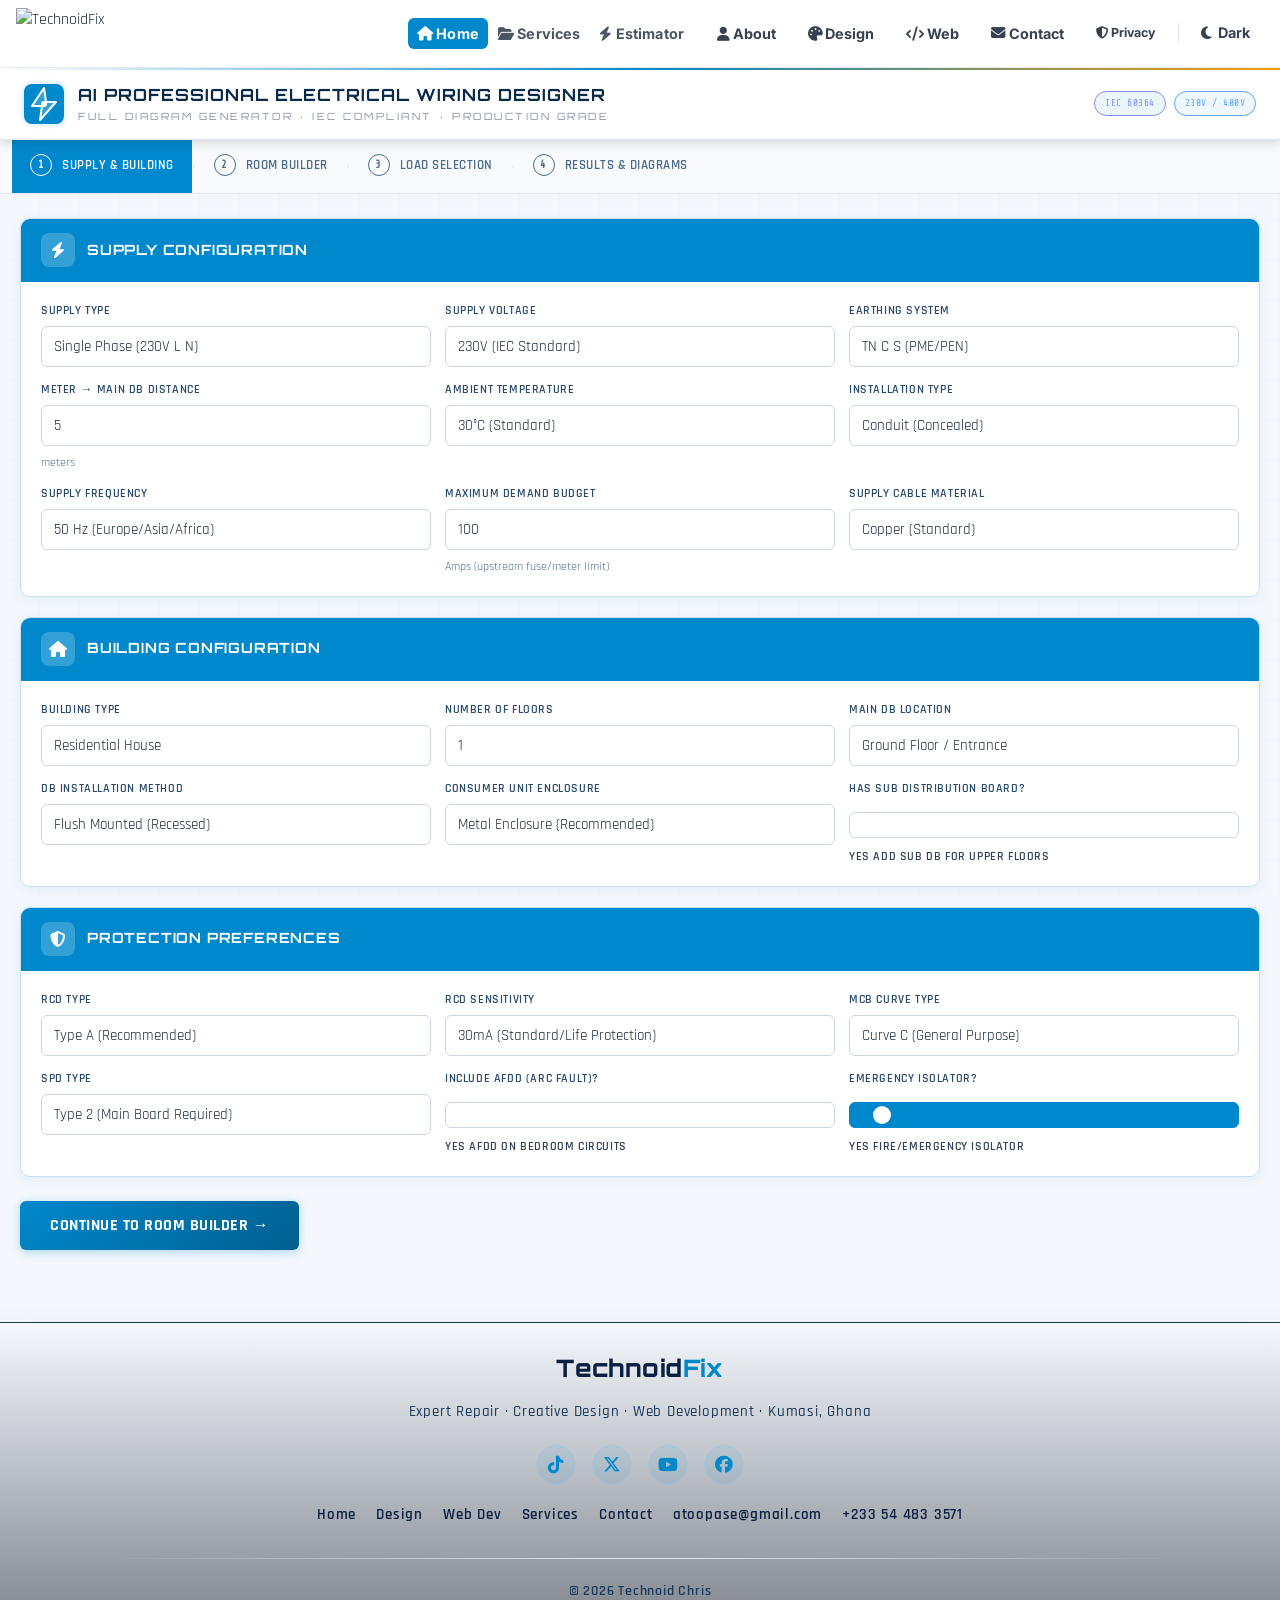
==== electrical-estimator/index.html @ 134526af "feat: services rename, repairs category, inter nav font, progressive captions, image lightbox" ====
<!DOCTYPE html>
<html lang="en">

<head>
  <meta charset="UTF-8">
  <meta name="viewport" content="width=device-width, initial-scale=1.0">
  <meta property="og:title" content="AI Electrical Wiring Designer — Technoid" />
  <meta property="og:description" content="Professional electrical wiring calculator — IEC 60364 compliant. Built by Technoid." />
  <meta property="og:type" content="website" />
  <meta property="og:image" content="https://technoid.gh/assets/icon-512.png" />
  <meta property="og:image:width" content="512" />
  <meta property="og:image:height" content="512" />
  <meta name="description"
    content="AI Professional Electrical Wiring Designer — IEC 60364 compliant residential wiring calculator with load analysis, cable sizing, protection coordination, and full diagram generation.">
  <title>AI Professional Electrical Wiring Designer   IEC Compliant</title>
  <link rel="icon" type="image/png" href="../assets/favicon.png" />
  <link rel="apple-touch-icon" href="../assets/apple-touch-icon.png" />
  <link rel="manifest" href="../manifest.json" />
  <meta name="theme-color" content="#1a1a2e" />
  <link
    href="https://fonts.googleapis.com/css2?family=Share+Tech+Mono&family=Orbitron:wght@400;700;900&family=Rajdhani:wght@300;400;500;600;700&display=swap"
    rel="stylesheet">
  <link rel="stylesheet" href="../assets/css/styles.css">
  <link rel="stylesheet" href="styles.css">
  <link rel="stylesheet" href="https://cdnjs.cloudflare.com/ajax/libs/font-awesome/6.5.0/css/all.min.css" />
  <script src="https://cdn.jsdelivr.net/npm/@supabase/supabase-js@2/dist/umd/supabase.min.js"></script>
  <script defer src="../assets/js/app.js"></script>
  <script>
    if ("serviceWorker" in navigator) {
      window.addEventListener("load", () => {
        navigator.serviceWorker.register("../sw.js").catch(() => {});
      });
    }
    // Safety: force-hide overlay after 4s no matter what
    window.addEventListener("load", () => {
      setTimeout(() => {
        const ov = document.getElementById("loading-overlay");
        if (ov) { ov.style.opacity = "0"; ov.style.pointerEvents = "none"; setTimeout(() => { ov.style.display = "none"; }, 450); }
      }, 4000);
    });
  </script>
</head>

<body>

  <!-- Loading overlay -->
  <div id="loading-overlay">
    <div class="loader-ring"></div>
    <div class="loader-txt">INITIALIZING SYSTEM...</div>
  </div>

  <!-- Site Navigation -->
  <header class="nav" role="banner">
    <a href="../index.html" class="nav-logo" aria-label="TechnoidFix home">
      <img src="../assets/technoid.PNG" alt="TechnoidFix" class="brand-img">
    </a>
    <div class="nav-inline">
      <a href="../index.html" data-page="home"><i class="fas fa-home"></i> Home</a>
      <a href="../services.html" data-page="projects"><i class="fas fa-folder-open"></i> Services</a>
      <a href="index.html" data-page="estimator"><i class="fas fa-bolt"></i> Estimator</a>
    </div>
    <nav role="navigation" aria-label="Main navigation">
      <a href="../about.html" data-page="about"><i class="fas fa-user"></i> About</a>
      <a href="../design.html" data-page="design"><i class="fas fa-palette nav-icon-mobile"></i> Design</a>
      <a href="../web.html" data-page="web"><i class="fas fa-code nav-icon-mobile"></i> Web</a>
      <a href="../contact.html" data-page="contact" class="nav-cta"><i class="fas fa-envelope nav-icon-mobile"></i> Contact</a>
      <a href="../privacy.html" data-page="privacy" style="font-size:.78rem;"><i class="fas fa-shield-alt nav-icon-mobile"></i> Privacy</a>
      <hr class="nav-divider"><button class="theme-toggle" onclick="toggleTheme()" title="Toggle dark mode" aria-label="Toggle dark mode"><i class="fas fa-moon"></i></button>
    </nav>
    <button class="nav-hamburger" aria-label="Toggle menu" aria-expanded="false"><span></span><span></span><span></span></button>
  </header>

  <!-- Estimator Header -->
  <header id="hdr" role="banner">
    <div class="logo">
      <svg viewBox="0 0 40 40" fill="none" xmlns="http://www.w3.org/2000/svg" aria-hidden="true">
        <rect width="40" height="40" rx="8" fill="#001a33" />
        <path d="M20 4L8 22H18L16 36L32 18H22L20 4Z" fill="none" stroke="#0088CC" stroke-width="2"
          stroke-linejoin="round" />
        <path d="M20 4L8 22H18L16 36L32 18H22L20 4Z" fill="#0088CC" opacity="0.15" />
        <circle cx="20" cy="20" r="3" fill="#0088CC" />
      </svg>
      <h1>AI PROFESSIONAL ELECTRICAL WIRING DESIGNER<span>FULL DIAGRAM GENERATOR · IEC COMPLIANT · PRODUCTION
          GRADE</span></h1>
    </div>
    <div class="badge" aria-label="Standards compliance">
      <span class="b-iec">IEC 60364</span>
      <span class="b-230">230V / 400V</span>
    </div>
  </header>

  <!-- Step Navigation -->
  <nav id="stepnav" role="navigation" aria-label="Design steps">
    <button class="step-btn active" onclick="goStep(1)" id="sbtn1" aria-label="Step 1: Supply and Building"><span
        class="sn">1</span>SUPPLY & BUILDING</button>
    <span class="step-sep" aria-hidden="true">›</span>
    <button class="step-btn" onclick="goStep(2)" id="sbtn2" aria-label="Step 2: Room Builder"><span
        class="sn">2</span>ROOM BUILDER</button>
    <span class="step-sep" aria-hidden="true">›</span>
    <button class="step-btn" onclick="goStep(3)" id="sbtn3" aria-label="Step 3: Load Selection"><span
        class="sn">3</span>LOAD SELECTION</button>
    <span class="step-sep" aria-hidden="true">›</span>
    <button class="step-btn" onclick="goStep(4)" id="sbtn4" aria-label="Step 4: Results and Diagrams"><span
        class="sn">4</span>RESULTS & DIAGRAMS</button>
  </nav>

  <main id="main" role="main">

    
    <!-- STEP 1: SUPPLY & BUILDING -->
    
    <div class="step-page active" id="step1">
      <div class="sc">
        <div class="sc-hdr">
          <div class="ic"><i class="fas fa-bolt"></i></div>
          <h2>SUPPLY CONFIGURATION</h2>
        </div>
        <div class="sc-body">
          <div class="fg fg-3">
            <div class="ff">
              <label>Supply Type</label>
              <select id="s_type" onchange="updateSupplyType()">
                <option value="single">Single Phase (230V L N)</option>
                <option value="three">Three Phase (400V L L)</option>
              </select>
            </div>
            <div class="ff">
              <label>Supply Voltage</label>
              <select id="s_voltage">
                <option value="230">230V (IEC Standard)</option>
                <option value="240">240V (Legacy UK)</option>
                <option value="220">220V</option>
                <option value="400">400V (3 phase)</option>
              </select>
            </div>
            <div class="ff">
              <label>Earthing System</label>
              <select id="s_earth">
                <option value="TN-C-S">TN C S (PME/PEN)</option>
                <option value="TN-S">TN S (Separate PE)</option>
                <option value="TT">TT (Earth Rod)</option>
              </select>
            </div>
            <div class="ff">
              <label>Meter → Main DB Distance</label>
              <input type="number" id="s_meter_dist" value="5" min="1" max="500">
              <span class="unit">meters</span>
            </div>
            <div class="ff">
              <label>Ambient Temperature</label>
              <select id="s_temp">
                <option value="25">25°C</option>
                <option value="30" selected>30°C (Standard)</option>
                <option value="35">35°C</option>
                <option value="40">40°C</option>
                <option value="45">45°C</option>
                <option value="50">50°C</option>
              </select>
            </div>
            <div class="ff">
              <label>Installation Type</label>
              <select id="s_install">
                <option value="conduit">Conduit (Concealed)</option>
                <option value="trunking">Surface Trunking</option>
                <option value="cable-tray">Cable Tray</option>
                <option value="free-air">Free Air</option>
              </select>
            </div>
            <div class="ff">
              <label>Supply Frequency</label>
              <select id="s_freq">
                <option value="50">50 Hz (Europe/Asia/Africa)</option>
                <option value="60">60 Hz (Americas)</option>
              </select>
            </div>
            <div class="ff">
              <label>Maximum Demand Budget</label>
              <input type="number" id="s_max_demand" value="100" min="10" max="1000">
              <span class="unit">Amps (upstream fuse/meter limit)</span>
            </div>
            <div class="ff">
              <label>Supply Cable Material</label>
              <select id="s_cable_mat">
                <option value="copper">Copper (Standard)</option>
                <option value="aluminium">Aluminium</option>
              </select>
            </div>
          </div>
        </div>
      </div>

      <div class="sc">
        <div class="sc-hdr">
          <div class="ic"><i class="fas fa-home"></i></div>
          <h2>BUILDING CONFIGURATION</h2>
        </div>
        <div class="sc-body">
          <div class="fg fg-3">
            <div class="ff">
              <label>Building Type</label>
              <select id="b_type">
                <option value="house">Residential House</option>
                <option value="apartment">Apartment / Flat</option>
                <option value="villa">Villa</option>
                <option value="office">Office Building</option>
                <option value="shop">Shop / Retail</option>
                <option value="warehouse">Warehouse / Industrial</option>
              </select>
            </div>
            <div class="ff">
              <label>Number of Floors</label>
              <input type="number" id="b_floors" value="1" min="1" max="10" onchange="updateFloorCount()">
            </div>
            <div class="ff">
              <label>Main DB Location</label>
              <select id="b_db_loc">
                <option value="ground">Ground Floor / Entrance</option>
                <option value="basement">Basement</option>
                <option value="top">Top Floor</option>
                <option value="external">External / Meter Room</option>
              </select>
            </div>
            <div class="ff">
              <label>DB Installation Method</label>
              <select id="b_db_install">
                <option value="flush">Flush Mounted (Recessed)</option>
                <option value="surface">Surface Mounted</option>
                <option value="floor">Floor Standing</option>
              </select>
            </div>
            <div class="ff">
              <label>Consumer Unit Enclosure</label>
              <select id="b_cu_type">
                <option value="metal">Metal Enclosure (Recommended)</option>
                <option value="plastic">Plastic Enclosure</option>
              </select>
            </div>
            <div class="ff">
              <label>Has Sub Distribution Board?</label>
              <div class="tog-row" style="margin-top:8px">
                <input type="checkbox" class="tog" id="b_sub_db">
                <label class="tog-lbl" for="b_sub_db">Yes   add sub DB for upper floors</label>
              </div>
            </div>
          </div>
        </div>
      </div>

      <div class="sc">
        <div class="sc-hdr">
          <div class="ic"><i class="fas fa-shield-alt"></i></div>
          <h2>PROTECTION PREFERENCES</h2>
        </div>
        <div class="sc-body">
          <div class="fg fg-3">
            <div class="ff">
              <label>RCD Type</label>
              <select id="p_rcd_type">
                <option value="AC">Type AC (Basic)</option>
                <option value="A" selected>Type A (Recommended)</option>
                <option value="B">Type B (EV/Industrial)</option>
                <option value="F">Type F (High Freq)</option>
              </select>
            </div>
            <div class="ff">
              <label>RCD Sensitivity</label>
              <select id="p_rcd_sense">
                <option value="30">30mA (Standard/Life Protection)</option>
                <option value="100">100mA (Fire Protection)</option>
                <option value="300">300mA (Selectivity)</option>
              </select>
            </div>
            <div class="ff">
              <label>MCB Curve Type</label>
              <select id="p_mcb_curve">
                <option value="B">Curve B (Residential   Resistive)</option>
                <option value="C" selected>Curve C (General Purpose)</option>
                <option value="D">Curve D (Motors/Transformers)</option>
              </select>
            </div>
            <div class="ff">
              <label>SPD Type</label>
              <select id="p_spd_type">
                <option value="2">Type 2 (Main Board   Required)</option>
                <option value="1+2">Type 1+2 (With Overhead Lines)</option>
                <option value="2+3">Type 2+3 (Enhanced)</option>
              </select>
            </div>
            <div class="ff">
              <label>Include AFDD (Arc Fault)?</label>
              <div class="tog-row" style="margin-top:8px">
                <input type="checkbox" class="tog" id="p_afdd">
                <label class="tog-lbl" for="p_afdd">Yes   AFDD on bedroom circuits</label>
              </div>
            </div>
            <div class="ff">
              <label>Emergency Isolator?</label>
              <div class="tog-row" style="margin-top:8px">
                <input type="checkbox" class="tog" id="p_emerg_iso" checked>
                <label class="tog-lbl" for="p_emerg_iso">Yes   Fire/Emergency isolator</label>
              </div>
            </div>
          </div>
        </div>
      </div>

      <div class="btn-row">
        <button class="btn btn-primary btn-lg" onclick="goStep(2)">CONTINUE TO ROOM BUILDER →</button>
      </div>
    </div>

    
    <!-- STEP 2: ROOM BUILDER -->
    
    <div class="step-page" id="step2">
      <div class="alert-bar"><i class="fas fa-bolt"></i> Add all rooms/areas. Accurate dimensions improve wire length estimates and voltage drop
        calculations.</div>

      <div id="rooms-container"></div>

      <div class="sc">
        <div class="sc-body">
          <button class="btn btn-amber" onclick="addRoom()">+ ADD ROOM / AREA</button>
          <span style="color:var(--tx2);font-size:.85rem;margin-left:12px">Click to add kitchen, bedroom, bathroom,
            living room, garage, etc.</span>
        </div>
      </div>

      <div class="sc" id="quick-rooms-sc">
        <div class="sc-hdr">
          <div class="ic"><i class="fas fa-bolt"></i></div>
          <h2>QUICK ADD   COMMON ROOM TEMPLATES</h2>
        </div>
        <div class="sc-body">
          <div style="display:flex;flex-wrap:wrap;gap:8px">
            <button class="btn btn-secondary btn-sm" onclick="quickAdd('Living Room',6,4,2.8)"><i class="fas fa-couch"></i> Living Room</button>
            <button class="btn btn-secondary btn-sm" onclick="quickAdd('Kitchen',4,3.5,2.8)"><i class="fas fa-utensils"></i> Kitchen</button>
            <button class="btn btn-secondary btn-sm" onclick="quickAdd('Master Bedroom',5,4,2.8)"><i class="fas fa-bed"></i> Master Bedroom</button>
            <button class="btn btn-secondary btn-sm" onclick="quickAdd('Bedroom 2',4,3.5,2.8)"><i class="fas fa-bed"></i> Bedroom 2</button>
            <button class="btn btn-secondary btn-sm" onclick="quickAdd('Bathroom',3,2,2.4)"><i class="fas fa-shower"></i> Bathroom</button>
            <button class="btn btn-secondary btn-sm" onclick="quickAdd('Utility Room',3,2.5,2.4)"><i class="fas fa-wrench"></i> Utility Room</button>
            <button class="btn btn-secondary btn-sm" onclick="quickAdd('Garage',6,5,2.5)"><i class="fas fa-car"></i> Garage</button>
            <button class="btn btn-secondary btn-sm" onclick="quickAdd('Home Office',4,3,2.8)"><i class="fas fa-laptop-house"></i> Home Office</button>
            <button class="btn btn-secondary btn-sm" onclick="quickAdd('Hallway',6,1.5,2.8)"><i class="fas fa-door-open"></i> Hallway</button>
            <button class="btn btn-secondary btn-sm" onclick="quickAdd('Garden/External',10,8,0)"><i class="fas fa-leaf"></i> Garden/External</button>
          </div>
        </div>
      </div>

      <div class="btn-row">
        <button class="btn btn-secondary" onclick="goStep(1)">← BACK</button>
        <button class="btn btn-primary btn-lg" onclick="goStep(3)">CONTINUE TO LOAD SELECTION →</button>
      </div>
    </div>

    
    <!-- STEP 3: LOAD SELECTION -->
    
    <div class="step-page" id="step3">
      <div class="alert-bar"><i class="fas fa-bolt"></i> Enter all electrical loads for each room. Leave at 0 if not applicable. Be accurate  
        under specifying creates undersized circuits.</div>

      <div id="load-selection-container"></div>

      <div class="btn-row" id="calc-btn-row">
        <button class="btn btn-secondary" onclick="goStep(2)">← BACK</button>
        <button class="btn btn-primary btn-lg" onclick="runCalculations()">
          <i class="fas fa-bolt"></i> CALCULATE & GENERATE FULL DESIGN
        </button>
      </div>
    </div>

    
    <!-- STEP 4: RESULTS & DIAGRAMS -->
    
    <div class="step-page" id="step4">
      <div id="results-container"></div>
    </div>

  </main><!-- /main -->

  <footer id="ftr" role="contentinfo" class="tech-footer">
    <div class="container">
      <div class="footer-brand">Technoid<span style="color:#0088CC">Fix</span></div>
      <div class="footer-tagline">Expert Repair · Creative Design · Web Development · Kumasi, Ghana</div>
      <div class="social-links">
        <a href="https://www.tiktok.com/@technoid_chris_atoopase" target="_blank" rel="noopener" aria-label="TikTok"><i
            class="fab fa-tiktok"></i></a>
        <a href="https://x.com/technoidchris" target="_blank" rel="noopener" aria-label="X/Twitter"><i
            class="fab fa-x-twitter"></i></a>
        <a href="https://youtube.com/@techniod_chris" target="_blank" rel="noopener" aria-label="YouTube"><i
            class="fab fa-youtube"></i></a>
        <a href="https://www.facebook.com/profile.php?id=100015011820419" target="_blank" rel="noopener"
          aria-label="Facebook"><i class="fab fa-facebook"></i></a>
      </div>
      <div class="footer-links">
        <a href="../index.html">Home</a>
        <a href="../design.html">Design</a>
        <a href="../web.html">Web Dev</a>
        <a href="../services.html">Services</a>
        <a href="../contact.html">Contact</a>
        <a href="mailto:atoopase@gmail.com">atoopase@gmail.com</a>
        <a href="tel:+233544833571">+233 54 483 3571</a>
      </div>
      <hr class="footer-divider" />
      <p class="footer-bottom">&copy; <span class="year">2026</span> Technoid   Chris</p>
    </div>
  </footer>

  <script src="app.js"></script>
</body>

</html>
---- assets/css/styles.css ----
/* TECHNOID — Elite Portfolio Design System
   Palette: Indigo #0088CC | Black #0a0a0f | White #fafafa */

@import url('https://fonts.googleapis.com/css2?family=Inter:wght@400;500;600;700&family=Exo+2:wght@400;600;700;800&family=Plus+Jakarta+Sans:wght@400;500;600;700;800&family=Space+Mono:wght@400;700&display=swap');

:root {
  --brand: #0088CC;
  --brand-2: #3399dd;
  --accent: #F59E0B; /* Golden yellow matching logo */
  --dark: #0a0a0f;
  --dark-2: #16161f;
  --mid: #2a2a38;
  --muted: #6b7280;
  --border: #e5e7eb;
  --white: #f8fafc;
  --maxw: none;
  --radius: 14px;
  --shadow: 0 8px 32px rgba(0, 136, 204, .12);
}

/* Reset */
::selection {
  background: rgba(245, 158, 11, 0.25);
  color: inherit;
}

*,
*::before,
*::after {
  box-sizing: border-box;
  margin: 0;
  padding: 0;
}

html {
  scroll-behavior: smooth;
}

body {
  font-family: 'Plus Jakarta Sans', system-ui, sans-serif;
  background: var(--white);
  color: var(--dark);
  line-height: 1.65;
  -webkit-font-smoothing: antialiased;
}

a {
  text-decoration: none;
  color: inherit;
}

img {
  max-width: 100%;
  display: block;
  height: auto;
}

/* Utility */
.container {
  max-width: var(--maxw);
  margin: 0 auto;
  padding: 0 clamp(16px, 4vw, 64px);
}

.section {
  padding: 52px 0;
}

.section-sm {
  padding: 32px 0;
}

h1,
h2,
h3,
h4 {
  line-height: 1.2;
}

.mono {
  font-family: 'Space Mono', monospace;
}

/* Navigation */
/* NAV BAR */
.nav {
  position: sticky;
  top: 0;
  z-index: 100;
  background: rgba(255,255,255,0.95);
  backdrop-filter: blur(8px);
  -webkit-backdrop-filter: blur(8px);
  border-bottom: 1px solid rgba(0,0,0,.08);
  padding: 0 16px;
  height: 68px;
  display: flex;
  align-items: center;
  gap: 6px;
  overflow: visible;
}

/* Logo */
.nav-logo {
  display: flex;
  align-items: center;
  text-decoration: none;
  flex-shrink: 0;
  margin-right: 4px;
}

.brand {
  font-family: 'Inter', sans-serif;
  font-weight: 800;
  font-size: 1.22rem;
  letter-spacing: 0.01em;
  color: #0D0D1A;
  line-height: 1;
  white-space: nowrap;
}

.brand-img {
  height: 52px;
  width: auto;
  object-fit: contain;
  display: block;
}

.brand-fix {
  color: #0088CC;
}

[data-theme="dark"] .brand {
  color: #ffffff;
}

/* Inline nav links — always visible */
.nav-inline {
  display: flex;
  align-items: center;
  gap: 1px;
  margin-left: auto;
  margin-right: 4px;
  flex-shrink: 0;
}

.nav-inline a {
  padding: 5px 9px;
  border-radius: 6px;
  font-family: 'Inter', sans-serif;
  font-size: .9rem;
  font-weight: 700;
  letter-spacing: .01em;
  color: #4b5563;
  text-decoration: none;
  white-space: nowrap;
  transition: background .15s, color .15s;
}

.nav-inline a:hover {
  background: var(--brand);
  color: #fff;
}

.nav-inline a.active {
  background: var(--brand);
  color: #fff;
}

[data-theme="dark"] .nav-inline a {
  color: #9ca3af;
}

[data-theme="dark"] .nav-inline a:hover {
  background: var(--brand);
  color: #fff;
}

[data-theme="dark"] .nav-inline a.active {
  background: var(--brand);
  color: #fff;
}

/* Hamburger dropdown nav */
.nav nav {
  display: flex;
  flex-wrap: wrap;
  gap: 4px;
  align-items: center;
}

.nav nav a {
  padding: 7px 14px;
  border-radius: 8px;
  font-family: 'Inter', sans-serif;
  font-size: .9rem;
  font-weight: 700;
  color: #374151;
  transition: all .2s;
  text-decoration: none;
}

.nav nav a.active,
.nav nav a:hover {
  background: var(--brand);
  color: #fff;
}



/* Theme toggle button in nav — matches nav links exactly */
.theme-toggle {
  background: none !important;
  border: 0 !important;
  border-color: transparent !important;
  font-family: 'Inter', sans-serif;
  font-size: .9rem;
  font-weight: 700;
  color: #374151;
  padding: 7px 14px;
  border-radius: 8px;
  cursor: pointer;
  display: inline-flex;
  align-items: center;
  gap: 6px;
  white-space: nowrap;
  transition: background .2s, color .2s;
  outline: 0 !important;
  outline-color: transparent !important;
  box-shadow: none !important;
  -webkit-appearance: none;
  -moz-appearance: none;
  appearance: none;
  line-height: 1;
  text-decoration: none;
  -webkit-tap-highlight-color: transparent;
}

.theme-toggle::-moz-focus-inner {
  border: 0;
  padding: 0;
}

.theme-toggle i,
.theme-toggle .fas,
.theme-toggle .fa {
  border: none !important;
  outline: none !important;
  box-shadow: none !important;
  background: none !important;
  border-radius: 0 !important;
  -webkit-text-stroke: 0;
}

.theme-toggle:focus,
.theme-toggle:focus-visible,
.theme-toggle:focus-within,
.theme-toggle:active {
  outline: 0 !important;
  outline-color: transparent !important;
  box-shadow: none !important;
  border: 0 !important;
  border-color: transparent !important;
  -webkit-tap-highlight-color: transparent;
  background: none !important;
}

.theme-toggle:hover {
  background: var(--brand) !important;
  color: #fff;
}

[data-theme="dark"] .theme-toggle {
  color: #9ca3af;
}

[data-theme="dark"] .theme-toggle:hover {
  background: var(--brand) !important;
  color: #fff;
}

/* Nav divider — desktop: thin vertical line separator */
.nav-divider {
  width: 1px;
  height: 20px;
  background: #e5e7eb;
  border: none;
  margin: 0 4px;
  flex-shrink: 0;
}

[data-theme="dark"] .nav-divider {
  background: #2a2a3a;
}

/* Contact — plain nav link, only highlighted when active */
.nav-cta {
  display: inline-flex;
  align-items: center;
  gap: 4px;
  background: none;
  color: #4b5563;
  border: none;
  border-radius: 6px;
  font-size: .78rem;
  font-weight: 600;
  padding: 5px 9px;
  transition: background .15s, color .15s;
  text-decoration: none;
  white-space: nowrap;
  flex-shrink: 0;
}

.nav-cta:hover,
.nav-cta:focus {
  background: var(--brand);
  color: #fff;
  opacity: 1;
}

.nav-inline a.nav-cta.active,
.nav nav a.nav-cta.active {
  background: var(--brand);
  color: #fff;
}

[data-theme="dark"] .nav-cta {
  background: none;
  color: #9ca3af;
}

[data-theme="dark"] .nav-cta:hover,
[data-theme="dark"] .nav-cta:focus {
  background: var(--brand);
  color: #fff;
}

/* Hamburger toggle */
.nav-hamburger {
  display: none;
  flex-direction: column;
  justify-content: center;
  align-items: center;
  gap: 4.5px;
  background: none;
  border: 1.5px solid #e5e7eb;
  border-radius: 8px;
  padding: 8px 9px;
  cursor: pointer;
  transition: border-color .2s, background .2s;
  flex-shrink: 0;
}

.nav-hamburger span {
  display: block;
  width: 18px;
  height: 2px;
  background: #374151;
  border-radius: 2px;
  transition: all .2s;
}

.nav-hamburger:hover {
  background: var(--brand);
  border-color: var(--brand);
}

.nav-hamburger:hover span {
  background: #fff;
}

[data-theme="dark"] .nav-hamburger {
  border-color: #374151;
}

[data-theme="dark"] .nav-hamburger span {
  background: #d1d5db;
}

/* Hamburger → X animation when open */
.nav-hamburger.is-open span:nth-child(1) {
  transform: translateY(6.5px) rotate(45deg);
}
.nav-hamburger.is-open span:nth-child(2) {
  opacity: 0;
  transform: scaleX(0);
}
.nav-hamburger.is-open span:nth-child(3) {
  transform: translateY(-6.5px) rotate(-45deg);
}

/* Hero */
.hero {
  background: #f8fafc;
  border-radius: var(--radius);
  border: 1px solid var(--border);
  padding: 48px 36px;
  display: flex;
  align-items: center;
  flex-wrap: wrap;
  gap: 28px;
  overflow: hidden;
  position: relative;
}

.hero-text {
  flex: 1;
  min-width: 280px;
  position: relative;
}

.hero-img {
  flex: 1;
  min-width: 220px;
  border-radius: 16px;
  overflow: hidden;
  box-shadow: 0 12px 40px rgba(0, 136, 204, .12);
  background: #000;
  display: flex;
  align-items: center;
  justify-content: center;
}

.hero-img img {
  width: 100%;
  height: auto;
  display: block;
  border-radius: 0;
  margin: 0;
  object-fit: contain;
}

[data-theme="dark"] .hero-img {
  box-shadow: 0 20px 60px rgba(0, 0, 0, 0.8);
  border: 1px solid #2a2a3a;
}

.hero h1 {
  font-size: clamp(1.8rem, 4vw, 3rem);
  font-weight: 800;
  letter-spacing: -.03em;
  margin: 14px 0 16px;
  line-height: 1.1;
}

.hero p {
  color: #4b5563;
  font-size: 1.1rem;
  max-width: 500px;
}

.hero-actions {
  display: flex;
  gap: 10px;
  flex-wrap: nowrap;
  margin-top: 18px;
  align-items: center;
}

/* Pills & badges */
.pill {
  display: inline-flex;
  align-items: center;
  gap: 6px;
  padding: 5px 12px;
  background: #e6f4fb;
  border: 1px solid #99ccee;
  border-radius: 999px;
  font-size: .8rem;
  font-weight: 600;
  color: var(--brand);
  letter-spacing: .02em;
}

.pill-green {
  background: #e6f4fb;
  border-color: #99ccee;
  color: var(--brand);
}

.pill-dark {
  background: #1e293b;
  border-color: #1e293b;
  color: #fff;
}

/* Buttons */
.btn {
  display: inline-flex;
  align-items: center;
  gap: 6px;
  padding: 8px 16px;
  border-radius: 8px;
  font-weight: 700;
  font-size: .85rem;
  cursor: pointer;
  border: none;
  transition: transform .15s, box-shadow .15s, filter .15s;
  background: var(--brand);
  color: #fff;
}

.btn:hover {
  filter: brightness(1.03);
  transform: translateY(-1px);
  box-shadow: 0 3px 10px rgba(0, 136, 204, .16);
}

.btn-light {
  background: #fff;
  color: var(--dark);
  border: 1.5px solid var(--border);
}

.btn-light:hover {
  border-color: var(--brand);
  color: var(--brand);
  box-shadow: none;
}

.hero-actions .btn,
.hero-actions .btn-lg {
  padding: 8px 14px;
  font-size: .82rem;
  white-space: nowrap;
}

.btn-outline {
  background: transparent;
  border: 2px solid var(--brand);
  color: var(--brand);
}

.btn-outline:hover {
  background: var(--brand);
  color: #fff;
}

.btn-hero-sec {
  background: rgba(0, 136, 204, 0.05);
  border: 1.5px solid rgba(0, 136, 204, 0.2);
  color: var(--brand);
}

.btn-hero-sec:hover {
  background: var(--brand);
  color: #fff;
  border-color: var(--brand);
}

[data-theme="dark"] .btn-hero-sec {
  background: rgba(255, 255, 255, 0.1);
  border-color: rgba(255, 255, 255, 0.25);
  color: #fff;
}

[data-theme="dark"] .btn-hero-sec:hover {
  background: rgba(255, 255, 255, 0.2);
  border-color: rgba(255, 255, 255, 0.35);
}

/* Cards */
.grid {
  display: grid;
  gap: 16px;
}

.cols-2 {
  grid-template-columns: repeat(2, 1fr);
}

.cols-3 {
  grid-template-columns: repeat(2, 1fr);
}

@media (min-width: 900px) {
  .cols-3 {
    grid-template-columns: repeat(3, 1fr);
  }
}


.card {
  background: #fff;
  border: 1px solid var(--border);
  border-radius: var(--radius);
  padding: 14px;
  transition: transform .2s, box-shadow .2s;
}

@media (min-width: 640px) {
  .card {
    padding: 24px;
  }
}

.card:hover {
  transform: translateY(-4px);
  box-shadow: var(--shadow);
}

.card-icon {
  width: 48px;
  height: 48px;
  border-radius: 12px;
  background: rgba(245, 158, 11, 0.12); /* light yellow background matching accent */
  color: var(--accent);
  display: flex;
  align-items: center;
  justify-content: center;
  font-size: 1.4rem;
  margin-bottom: 14px;
}

.card h3 {
  font-weight: 700;
  font-size: 1.05rem;
  margin-bottom: 6px;
}

.card p {
  color: var(--muted);
  font-size: .92rem;
}

/* Stats strip */
.stats {
  background: #f8fafc;
  border: 1px solid var(--border);
  border-radius: var(--radius);
  padding: 48px 40px;
  display: grid;
  gap: 24px;
  text-align: center;
}

@media (min-width: 640px) {
  .stats {
    grid-template-columns: repeat(2, 1fr);
  }
}

@media (min-width: 900px) {
  .stats {
    grid-template-columns: repeat(4, 1fr);
  }
}

.stat-num {
  font-size: 2.6rem;
  font-weight: 800;
  color: var(--brand);
  font-family: 'Space Mono', monospace;
  letter-spacing: -.04em;
}

.stat-label {
  font-size: .85rem;
  color: #4b5563;
  margin-top: 4px;
  font-weight: 600;
}

.stat-accent {
  color: var(--accent);
}

/* Section header */
.section-header {
  margin-bottom: 28px;
}

.section-header h2 {
  font-size: clamp(1.6rem, 3vw, 2.4rem);
  font-weight: 800;
  letter-spacing: -.03em;
  margin: 8px 0 8px;
}

.section-header p {
  color: var(--muted);
  font-size: 1.05rem;
  max-width: 540px;
}

/* About */

.about-text h2 {
  font-size: 2rem;
  font-weight: 800;
  letter-spacing: -.03em;
  margin-bottom: 18px;
}

.about-text p {
  color: #374151;
  line-height: 1.75;
  margin-bottom: 14px;
}

.skills-list {
  display: flex;
  flex-wrap: wrap;
  gap: 8px;
  margin-top: 20px;
}

.skill-tag {
  padding: 5px 14px;
  background: #e6f4fb;
  border: 1px solid #99ccee;
  border-radius: 8px;
  font-size: .82rem;
  font-weight: 600;
  color: var(--brand);
}

/* Testimonials */
.testimonials {
  background: #f9fafb;
  border-radius: var(--radius);
  padding: 60px 40px;
}

.testi-card {
  background: #fff;
  border: 1px solid var(--border);
  border-radius: var(--radius);
  padding: 14px;
}

@media (min-width: 640px) {
  .testi-card {
    padding: 28px;
  }
}

.testi-stars {
  font-size: 1rem;
  color: #f59e0b;
  margin-bottom: 12px;
}

.testi-quote {
  font-size: .98rem;
  color: #374151;
  line-height: 1.7;
  font-style: italic;
}

.testi-author {
  display: flex;
  align-items: center;
  gap: 12px;
  margin-top: 18px;
  padding-top: 16px;
  border-top: 1px solid var(--border);
}

.testi-avatar {
  width: 44px;
  height: 44px;
  border-radius: 50%;
  background: linear-gradient(135deg, var(--brand), var(--accent));
  display: flex;
  align-items: center;
  justify-content: center;
  color: #fff;
  font-weight: 700;
  font-size: 1rem;
  flex-shrink: 0;
}

.testi-name {
  font-weight: 700;
  font-size: .92rem;
}

.testi-role {
  font-size: .8rem;
  color: var(--muted);
}

/* Case study */
.case-study {
  background: #fff;
  border: 1px solid var(--border);
  border-radius: var(--radius);
  overflow: hidden;
}

.case-study-header {
  background: #f8fafc;
  border-bottom: 1px solid var(--border);
  color: var(--dark);
  padding: 28px;
}

.case-study-header h3 {
  font-size: 1.3rem;
  font-weight: 800;
  margin-bottom: 8px;
  color: var(--dark);
}

.case-study-body {
  padding: 28px;
}

.case-row {
  display: grid;
  gap: 16px;
  margin-bottom: 16px;
}

@media (min-width: 640px) {
  .case-row {
    grid-template-columns: repeat(2, 1fr);
  }
}

.case-item label {
  font-size: .72rem;
  font-weight: 700;
  text-transform: uppercase;
  letter-spacing: .08em;
  color: var(--brand);
  display: block;
  margin-bottom: 4px;
}

.case-item p {
  font-size: .9rem;
  color: #374151;
  line-height: 1.55;
}

.result-pill {
  display: inline-block;
  padding: 4px 12px;
  background: #d1fae5;
  border: 1px solid #6ee7b7;
  border-radius: 99px;
  font-size: .8rem;
  font-weight: 700;
  color: #065f46;
  margin: 2px;
}

/* Service page hero */
.service-hero {
  background: #f8fafc;
  border: 1px solid var(--border);
  border-radius: var(--radius);
  padding: 48px 36px;
  display: flex;
  align-items: center;
  flex-wrap: wrap;
  gap: 28px;
  color: var(--dark);
  position: relative;
  overflow: hidden;
}

.service-hero h1 {
  color: var(--dark);
}

.service-hero p {
  color: #4b5563;
}

.service-hero .pill {
  background: #fff;
  border-color: #99ccee;
  color: var(--brand);
}

.service-hero-img {
  flex: 1;
  min-width: 220px;
  position: relative;
  z-index: 1;
  border-radius: 16px;
  overflow: hidden;
  background: #000;
  display: flex;
  align-items: center;
  justify-content: center;
  box-shadow: 0 20px 60px rgba(0, 0, 0, .4);
}

.service-hero-img img {
  width: 100%;
  height: auto;
  display: block;
  border-radius: 0;
  box-shadow: none;
  margin: 0;
  object-fit: contain;
}

[data-theme="dark"] .service-hero-img {
  box-shadow: 0 20px 60px rgba(0, 0, 0, 0.8);
  border: 1px solid #2a2a3a;
}

[data-theme="dark"] .service-hero-img img {
  box-shadow: none;
  border: none;
}

[data-theme="dark"] .service-hero {
  background: #16161f;
  border-color: #2a2a3a;
}

[data-theme="dark"] .service-hero h1 {
  color: #e5e7eb;
}

[data-theme="dark"] .service-hero p {
  color: #9ca3af;
}

[data-theme="dark"] .service-hero .pill {
  background: #1e1e2e;
  border-color: #3a3a5a;
  color: var(--brand-2);
}

/* Process steps */
.steps {
  counter-reset: step;
  display: grid;
  gap: 16px;
  grid-template-columns: repeat(2, 1fr);
}

@media (min-width: 900px) {
  .steps {
    grid-template-columns: repeat(4, 1fr);
  }
}

.step {
  padding: 16px;
  border-radius: var(--radius);
  border: 1px solid var(--border);
  background: #fff;
  position: relative;
}

.step-num {
  width: 36px;
  height: 36px;
  border-radius: 50%;
  background: var(--brand);
  color: #fff;
  font-weight: 800;
  font-size: .9rem;
  display: flex;
  align-items: center;
  justify-content: center;
  margin-bottom: 14px;
  font-family: 'Space Mono', monospace;
}

.step h4 {
  font-weight: 700;
  margin-bottom: 6px;
}

.step p {
  font-size: .88rem;
  color: var(--muted);
}

/* CTA banner */
.cta-banner {
  background: linear-gradient(135deg, var(--brand) 0%, #7c3aed 100%);
  border-radius: var(--radius);
  padding: 60px 40px;
  text-align: center;
  color: #fff;
}

.cta-banner h2 {
  font-size: 2rem;
  font-weight: 800;
  margin-bottom: 12px;
}

.cta-banner p {
  color: rgba(255, 255, 255, .8);
  font-size: 1.05rem;
  margin-bottom: 28px;
}

.cta-banner .btn {
  background: #fff;
  color: var(--brand);
}

.cta-banner .btn:hover {
  background: #f0f0ff;
}

.cta-actions {
  display: flex;
  gap: 12px;
  justify-content: center;
  flex-wrap: wrap;
}

/* Contact */
.contact-grid {
  display: grid;
  gap: 40px;
}

@media (min-width: 900px) {
  .contact-grid {
    grid-template-columns: 1.4fr 1fr;
  }
}

.contact-form {
  background: #ffffff;
  border: 1px solid var(--border);
  border-radius: var(--radius);
  padding: 36px;
}

.contact-form h2 {
  font-size: 1.5rem;
  font-weight: 800;
  margin-bottom: 6px;
}

.contact-form p {
  color: var(--muted);
  margin-bottom: 24px;
  font-size: .95rem;
}

.form-group {
  margin-bottom: 18px;
}

.form-group label {
  display: block;
  font-weight: 600;
  font-size: .88rem;
  margin-bottom: 6px;
}

.form-group input,
.form-group textarea,
.form-group select {
  width: 100%;
  padding: 11px 14px;
  border: 1.5px solid var(--border);
  border-radius: 10px;
  font-size: .95rem;
  font-family: inherit;
  transition: border-color .2s, box-shadow .2s;
  background: #ffffff;
}

.form-group input:focus,
.form-group textarea:focus,
.form-group select:focus {
  outline: none;
  border-color: var(--brand);
  box-shadow: 0 0 0 3px rgba(0, 136, 204, .1);
}

.form-group textarea {
  resize: vertical;
  min-height: 120px;
}

.contact-info {
  background: linear-gradient(135deg, #1e1e2e 0%, #0f0f17 100%);
  border-radius: var(--radius);
  border: 1px solid #2a2a3a;
  padding: 36px;
  color: #ffffff;
  box-shadow: 0 10px 30px rgba(0, 0, 0, .15);
}

.contact-info h3 {
  font-size: 1.3rem;
  font-weight: 800;
  margin-bottom: 6px;
}

.contact-info>p {
  color: rgba(255, 255, 255, .8);
  margin-bottom: 28px;
  font-size: .9rem;
}

.info-item {
  display: flex;
  gap: 14px;
  align-items: flex-start;
  margin-bottom: 22px;
}

.info-icon {
  width: 42px;
  height: 42px;
  border-radius: 10px;
  background: rgba(0, 136, 204, 0.2);
  border: 1px solid rgba(0, 136, 204, 0.4);
  display: flex;
  align-items: center;
  justify-content: center;
  font-size: 1.1rem;
  flex-shrink: 0;
  color: var(--brand-2);
}

.info-label {
  font-size: .75rem;
  color: #9ca3af;
  font-weight: 600;
  text-transform: uppercase;
  letter-spacing: .06em;
}

.info-value a {
  color: #f8fafc;
  font-weight: 600;
  font-size: .95rem;
  transition: color .2s;
}

.info-value a:hover {
  color: var(--brand-2);
}

.info-value {
  font-weight: 600;
  font-size: .95rem;
  color: #f8fafc;
}

.wa-btn {
  display: flex;
  align-items: center;
  gap: 10px;
  padding: 12px 20px;
  background: #25d366;
  color: #ffffff;
  border-radius: 10px;
  font-weight: 700;
  font-size: .92rem;
  transition: background-color .2s, transform .15s;
  margin-top: 10px;
}

.wa-btn:hover {
  background: #1aab4f;
  transform: translateY(-1px);
}

/* Social */
.social-links {
  display: flex;
  gap: 12px;
  flex-wrap: wrap;
  justify-content: center;
  margin: 16px 0;
}

.social-links a {
  width: 40px;
  height: 40px;
  border-radius: 10px;
  background: #fff;
  border: 1px solid var(--border);
  display: flex;
  align-items: center;
  justify-content: center;
  font-size: 1.1rem;
  color: var(--dark);
  transition: all .2s;
}

.social-links a:hover {
  background: var(--brand);
  border-color: var(--brand);
  color: #fff;
  transform: translateY(-2px);
}

/* Skills / credentials */
.skills-grid {
  display: grid;
  gap: 16px;
  grid-template-columns: repeat(2, 1fr);
}

@media (min-width: 900px) {
  .skills-grid {
    grid-template-columns: repeat(3, 1fr);
  }
}

.skill-cat {
  background: #fff;
  border: 1px solid var(--border);
  border-radius: var(--radius);
  padding: 24px;
}

.skill-cat h4 {
  font-weight: 700;
  margin-bottom: 14px;
  font-size: .9rem;
  text-transform: uppercase;
  letter-spacing: .06em;
  color: var(--brand);
}

.skill-items {
  display: flex;
  flex-wrap: wrap;
  gap: 8px;
}

.skill-item {
  padding: 5px 12px;
  background: #e6f4fb;
  border: 1px solid #99ccee;
  border-radius: 8px;
  font-size: .82rem;
  font-weight: 600;
  color: var(--brand);
}

/* Footer */
.footer {
  background: #f8fafc;
  color: var(--dark);
  border-top: 1px solid var(--border);
  padding: 36px 20px 24px;
  margin-top: 0;
  text-align: center;
}

.footer-brand {
  font-size: 1.4rem;
  font-weight: 800;
  margin-bottom: 6px;
}

.footer-tagline {
  color: #4b5563;
  font-size: .9rem;
  margin-bottom: 28px;
}

.footer-links {
  display: flex;
  justify-content: center;
  gap: 24px;
  flex-wrap: wrap;
  margin-bottom: 28px;
}

.footer-links a {
  color: #4b5563;
  font-size: .9rem;
  font-weight: 600;
  transition: color .2s;
}

.footer-links a:hover {
  color: var(--brand);
}

.footer-divider {
  border: none;
  border-top: 1px solid var(--border);
  margin: 24px 0;
}

.footer-bottom {
  font-size: .85rem;
  color: #6b7280;
}

.footer-bottom a {
  color: #4b5563;
  font-weight: 600;
  transition: color .2s;
}

.footer-bottom a:hover {
  color: var(--brand);
}

/* Toast */
.toast {
  position: fixed;
  right: 20px;
  bottom: 20px;
  background: var(--dark);
  color: #fff;
  padding: 14px 20px;
  border-radius: 12px;
  opacity: 0;
  transform: translateY(10px);
  transition: .25s ease;
  pointer-events: none;
  box-shadow: 0 8px 32px rgba(0, 0, 0, .3);
  font-size: .9rem;
  z-index: 9999;
}

.toast.show {
  opacity: 1;
  transform: translateY(0);
}

/* Responsive */
@media (max-width: 767px) {

  /* Hamburger visible on mobile */
  .nav-hamburger {
    display: flex;
  }

  /* Dropdown panel — compact slide-out card from right edge */
  .nav>nav {
    display: flex;
    position: fixed;
    top: 54px;
    right: -180px;
    width: 168px;
    background: #fff;
    border: 1px solid #e5e7eb;
    border-radius: 10px;
    flex-direction: column;
    padding: 6px;
    gap: 2px;
    z-index: 200;
    box-shadow: 0 8px 24px rgba(0,0,0,.10);
    transition: right .22s cubic-bezier(.4,0,.2,1), opacity .22s;
    opacity: 0;
    pointer-events: none;
  }

  [data-theme="dark"] .nav>nav {
    background: #0f0f17;
    border-color: #1e1e2e;
    box-shadow: 0 8px 24px rgba(0,0,0,.35);
  }

  .nav>nav.open {
    right: 12px;
    opacity: 1;
    pointer-events: auto;
  }

  /* Remove MENU label */
  .nav>nav::before {
    display: none;
  }

  .nav>nav a {
    width: 100%;
    border-radius: 7px;
    padding: 7px 14px;
    font-family: 'Inter', sans-serif;
    font-size: .9rem;
    font-weight: 700;
    color: #111827;
    display: flex;
    align-items: center;
    justify-content: flex-start;
    gap: 0;
    white-space: nowrap;
    box-sizing: border-box;
  }
  .nav>nav a i {
    width: 28px;
    min-width: 28px;
    text-align: center;
    flex-shrink: 0;
  }

  [data-theme="dark"] .nav>nav a {
    color: #e5e7eb;
  }

  .nav>nav a:hover {
    background: #f3f4f6;
    color: #111827;
  }

  [data-theme="dark"] .nav>nav a:hover {
    background: #1f2937;
    color: #f9fafb;
  }

  /* Contact button inside dropdown — plain, active only when on that page */
  .nav>nav a.nav-cta {
    width: 100%;
    border-radius: 7px;
    padding: 5px 10px;
    background: none;
    color: #111827;
    font-size: .82rem;
    justify-content: flex-start;
    box-sizing: border-box;
  }

  [data-theme="dark"] .nav>nav a.nav-cta {
    color: #e5e7eb;
  }

  .nav>nav a.nav-cta.active {
    background: var(--brand) !important;
    color: #fff !important;
  }

  /* Divider before theme toggle */
  .nav>nav .nav-divider {
    height: 1px;
    background: #e5e7eb;
    margin: 2px 0;
    border: none;
  }

  [data-theme="dark"] .nav>nav .nav-divider {
    background: #1e1e2e;
  }

  /* Theme toggle row */
  .nav>nav .theme-toggle {
    width: 100% !important;
    height: auto !important;
    border-radius: 7px !important;
    border: none !important;
    background: none !important;
    padding: 5px 10px !important;
    font-size: .82rem !important;
    font-weight: 600 !important;
    color: #111827;
    cursor: pointer;
    transition: background .15s;
    display: flex !important;
    align-items: center !important;
    justify-content: flex-start !important;
    gap: 0 !important;
    font-family: inherit;
    white-space: nowrap;
    box-sizing: border-box !important;
    text-align: left !important;
    flex-shrink: unset !important;
  }
  .nav>nav .theme-toggle i {
    width: 28px !important;
    min-width: 28px !important;
    text-align: center;
    flex-shrink: 0;
    font-size: .82rem !important;
  }

  [data-theme="dark"] .nav>nav .theme-toggle {
    color: #e5e7eb !important;
  }

  .nav>nav .theme-toggle:hover {
    background: #f3f4f6;
    color: #111827;
  }

  [data-theme="dark"] .nav>nav .theme-toggle:hover {
    background: #1f2937;
    color: #f9fafb;
  }

  .hero,
  .service-hero {
    padding: 36px 24px;
  }

  .stats {
    padding: 36px 24px;
  }

  .testimonials {
    padding: 36px 24px;
  }

  .contact-form,
  .contact-info {
    padding: 24px;
  }

  .cta-banner {
    padding: 40px 24px;
  }

  .section {
    padding: 36px 0;
  }

  .section-header {
    margin-bottom: 20px;
  }
}

@media (max-width: 480px) {
  .nav {
    padding: 10px 16px;
  }

  .hero h1 {
    font-size: 1.75rem;
  }

  /* Mobile overflow safety */
  .project-card,
  .comments-section,
  .comment-input-row {
    max-width: 100%;
    overflow-x: hidden;
  }
}

/* btn-dark */
.btn-dark {
  background: var(--dark);
  color: #fff;
}

.btn-dark:hover {
  background: #1e1e2e;
  box-shadow: 0 6px 20px rgba(0, 0, 0, .25);
}

[data-theme="dark"] .btn-dark {
  background: #2a2a3a;
  border: 1px solid #3a3a5a;
}

[data-theme="dark"] .btn-dark:hover {
  background: #3a3a5a;
}


/* Animations */
@keyframes fadeUp {
  from {
    opacity: 0;
    transform: translateY(24px);
  }

  to {
    opacity: 1;
    transform: translateY(0);
  }
}

.anim {
  animation: fadeUp .5s ease both;
}

.anim-delay-1 {
  animation-delay: .1s;
}

.anim-delay-2 {
  animation-delay: .2s;
}

.anim-delay-3 {
  animation-delay: .3s;
}

/* DARK MODE */
[data-theme="dark"] {
  --border: #2a2a3a;
  --white: #0f0f17;
  --muted: #9ca3af;
}

[data-theme="dark"] body {
  background: #0f0f17;
  color: #e5e7eb;
}

[data-theme="dark"] .nav {
  background: rgba(15, 15, 23, .92);
  border-bottom-color: #1e1e2e;
}

[data-theme="dark"] .nav nav a {
  color: #d1d5db;
}

[data-theme="dark"] .card {
  background: #16161f;
  border-color: #2a2a3a;
  color: #e5e7eb;
}

[data-theme="dark"] .card p {
  color: #9ca3af;
}

[data-theme="dark"] .hero {
  background: #16161f;
  border-color: #2a2a3a;
}

[data-theme="dark"] .hero p {
  color: #9ca3af;
}

[data-theme="dark"] .section-header p {
  color: #9ca3af;
}

[data-theme="dark"] .skills-grid .skill-cat,
[data-theme="dark"] .step,
[data-theme="dark"] .testi-card,
[data-theme="dark"] .case-study {
  background: #16161f;
  border-color: #2a2a3a;
}

[data-theme="dark"] .testi-card {
  color: #e5e7eb;
}

[data-theme="dark"] .card-icon {
  background: #1e1e2e;
  border: 1px solid #3a3a5a;
}

[data-theme="dark"] .stats {
  background: #16161f;
  border-color: #2a2a3a;
}

[data-theme="dark"] .stat-label {
  color: #9ca3af;
}

[data-theme="dark"] .testi-quote {
  color: #d1d5db;
}

[data-theme="dark"] .testi-author {
  border-top-color: #2a2a3a;
}

[data-theme="dark"] .testimonials {
  background: #0d0d14;
}

[data-theme="dark"] .skill-item {
  background: #1e1e2e;
  border: 1px solid #3a3a5a;
  color: var(--brand-2);
}

[data-theme="dark"] .skill-tag {
  background: #1e1e2e;
  color: var(--brand-2);
  border-color: #3a3a5a;
}

[data-theme="dark"] .contact-form {
  background: #16161f;
  border-color: #2a2a3a;
  color: #e5e7eb;
}

[data-theme="dark"] .contact-form h2,
[data-theme="dark"] .contact-form label {
  color: #e5e7eb;
}

[data-theme="dark"] .contact-form p {
  color: #9ca3af;
}

[data-theme="dark"] .form-group input,
[data-theme="dark"] .form-group textarea,
[data-theme="dark"] .form-group select {
  background: #0f0f17;
  border-color: #2a2a3a;
  color: #e5e7eb;
}

[data-theme="dark"] .btn-light {
  background: #1e1e2e;
  color: #e5e7eb;
  border-color: #2a2a3a;
}

[data-theme="dark"] .btn-outline {
  border-color: var(--brand-2);
  color: var(--brand-2);
}

[data-theme="dark"] .btn-outline:hover {
  background: var(--brand-2);
  color: #fff;
}

[data-theme="dark"] .about-text p {
  color: #9ca3af;
}

[data-theme="dark"] .about-text h2 {
  color: #e5e7eb;
}

[data-theme="dark"] .social-links a {
  background: #1e1e2e;
  border-color: #2a2a3a;
  color: #d1d5db;
}

[data-theme="dark"] .case-study-header {
  background: #1e1e2e;
  border-bottom-color: #2a2a3a;
  color: #e5e7eb;
}

[data-theme="dark"] .case-study-header h3 {
  color: #e5e7eb;
}

[data-theme="dark"] .case-study-body .case-item p {
  color: #9ca3af;
}

[data-theme="dark"] .case-study-body label {
  color: var(--brand-2);
}

[data-theme="dark"] .step h4 {
  color: #e5e7eb;
}

[data-theme="dark"] .step p {
  color: #9ca3af;
}

[data-theme="dark"] .pill {
  background: #1e1e2e;
  border-color: #3a3a5a;
  color: var(--brand-2);
}

[data-theme="dark"] .pill-green {
  background: #1e1e2e;
  border-color: #3a3a5a;
  color: var(--brand-2);
}

[data-theme="dark"] .footer {
  background: #0f0f17;
  color: #e5e7eb;
  border-top-color: #2a2a3a;
}

[data-theme="dark"] .footer-tagline,
[data-theme="dark"] .footer-bottom {
  color: #9ca3af;
}

[data-theme="dark"] .footer-links a,
[data-theme="dark"] .footer-bottom a {
  color: #d1d5db;
}

[data-theme="dark"] .footer-links a:hover,
[data-theme="dark"] .footer-bottom a:hover {
  color: var(--brand);
}

[data-theme="dark"] .footer-divider {
  border-top-color: #2a2a3a;
}

[data-theme="dark"] .info-urgency {
  background: #16161f;
  border-color: #2a2a3a;
  color: #e5e7eb;
}



/* PROJECTS / PORTFOLIO FEED */
.projects-feed {
  display: grid;
  gap: 20px;
  grid-template-columns: 1fr;
}

@media (min-width: 700px) {
  .projects-feed {
    grid-template-columns: repeat(2, 1fr);
  }
}

@media (min-width: 1000px) {
  .projects-feed {
    grid-template-columns: repeat(3, 1fr);
  }
}

@media (min-width: 1280px) {
  .projects-feed {
    grid-template-columns: repeat(4, 1fr);
  }
}

.project-card {
  background: #fff;
  border: 1px solid var(--border);
  border-radius: var(--radius);
  display: flex;
  flex-direction: column;
  transition: transform .2s, box-shadow .2s;
  max-width: 100%;
  overflow: hidden;
  word-break: break-word;
}

.project-card .project-media {
  border-radius: var(--radius) var(--radius) 0 0;
}

.project-card:hover {
  transform: translateY(-4px);
  box-shadow: var(--shadow);
}

[data-theme="dark"] .project-card {
  background: #16161f;
  border-color: #2a2a3a;
}

[data-theme="dark"] .project-media {
  background: #0a0a0f;
  border-bottom: 1px solid #2a2a3a;
}

.project-media {
  width: 100%;
  aspect-ratio: 16/10;
  overflow: hidden;
  background: #f1f5f9;
  position: relative;
}

.project-media img,
.project-media video {
  width: 100%;
  height: 100%;
  object-fit: cover;
  display: block;
}

.project-media-type {
  position: absolute;
  top: 8px;
  right: 8px;
  background: rgba(0, 0, 0, .6);
  color: #fff;
  border-radius: 6px;
  padding: 2px 8px;
  font-size: .72rem;
  font-weight: 700;
}

.date-overlay {
  position: absolute;
  bottom: 8px;
  right: 8px;
  background: rgba(0, 0, 0, .65);
  color: #fff;
  border-radius: 6px;
  padding: 3px 10px;
  font-size: .72rem;
  font-weight: 600;
  opacity: 0;
  pointer-events: none;
  transition: opacity .2s;
  white-space: nowrap;
}

.date-overlay.visible {
  opacity: 1;
}

.project-body {
  padding: 10px 14px 6px;
  flex: 1;
  display: flex;
  flex-direction: column;
}

/* Wrapper that gives the "More" button a positioning anchor */
.project-caption-outer {
  position: relative;
  margin-bottom: 5px;
}

.project-caption {
  font-size: .93rem;
  color: var(--dark);
  line-height: 1.45;
  margin-bottom: 0;
}

/* Caption toggle — progressive word reveal */
/* (CSS clamping removed; JS handles word-by-word reveal) */

.caption-toggle {
  background: none;
  border: none;
  color: var(--brand);
  font-size: .82rem;
  font-weight: 600;
  cursor: pointer;
  padding: 0;
  margin-bottom: 5px;
  font-family: inherit;
  display: block;
  transition: opacity .15s;
}

.caption-toggle:hover {
  opacity: .7;
}

[data-theme="dark"] .project-caption {
  color: #d1d5db;
}

.project-meta {
  font-size: .75rem;
  color: var(--muted);
  margin-bottom: 6px;
  margin-top: 0;
}

.project-actions {
  display: flex;
  gap: 2px;
  align-items: center;
  padding: 6px 10px;
  border-top: 1px solid var(--border);
}

[data-theme="dark"] .project-actions {
  border-top-color: #1f1f2e;
}

.proj-btn {
  display: inline-flex;
  align-items: center;
  gap: 6px;
  padding: 7px 13px;
  border-radius: 20px;
  border: none;
  background: transparent;
  cursor: pointer;
  font-size: .84rem;
  font-weight: 600;
  font-family: inherit;
  color: var(--muted);
  letter-spacing: 0.01em;
  transition: background .15s, color .15s, transform .12s;
  outline: none;
  -webkit-tap-highlight-color: transparent;
}

.proj-btn i {
  font-size: .88rem;
  transition: color .15s;
}

/* Like and comment buttons — slightly more prominent */
.like-btn,
.proj-btn[aria-label="Comments"] {
  font-size: .88rem;
  padding: 8px 14px;
  gap: 7px;
}

.like-btn i,
.proj-btn[aria-label="Comments"] i {
  font-size: .95rem;
}

[data-theme="dark"] .proj-btn {
  color: #6b7280;
}

.proj-btn:hover {
  background: rgba(99,102,241,.09);
  color: var(--brand);
}

[data-theme="dark"] .proj-btn:hover {
  background: rgba(139,92,246,.13);
  color: var(--brand);
}

.proj-btn:active {
  transform: scale(0.94);
}

/* Delete button — subtle red tint on hover */
.proj-btn-delete:hover {
  background: rgba(239,68,68,.09);
  color: #ef4444;
}

[data-theme="dark"] .proj-btn-delete:hover {
  background: rgba(239,68,68,.13);
  color: #f87171;
}

/* liked state — no colour change */
.proj-btn.liked {
  /* intentionally unstyled */
}

/* Swell animation triggered on tap */
@keyframes like-swell {
  0%   { transform: scale(1); }
  40%  { transform: scale(1.28); }
  100% { transform: scale(1); }
}

.proj-btn.like-pop {
  animation: like-swell 0.35s cubic-bezier(0.36, 0.07, 0.19, 0.97) forwards;
}

.proj-btn-share {
  margin-left: auto;
}

/* Comments */
.comments-section {
  padding: 12px 16px;
  border-top: 1px solid var(--border);
  display: none;
}

[data-theme="dark"] .comments-section {
  border-top-color: #2a2a3a;
}

.comments-section.open {
  display: block;
}

.comment-item {
  padding: 8px 0;
  border-bottom: 1px solid #f3f4f6;
  font-size: .85rem;
}

[data-theme="dark"] .comment-item {
  border-bottom-color: #1e1e2e;
}

.comment-author {
  font-weight: 700;
  color: var(--brand);
  font-size: .78rem;
}

.comment-text {
  color: #374151;
  margin-top: 2px;
}

[data-theme="dark"] .comment-text {
  color: #9ca3af;
}

.comment-input-row {
  display: flex;
  flex-direction: column;
  gap: 8px;
  margin-top: 10px;
  width: 100%;
  box-sizing: border-box;
}

.comment-input-row input,
.comment-input-row textarea {
  width: 100%;
  padding: 10px 14px;
  border: 1.5px solid var(--border);
  border-radius: 10px;
  font-size: .88rem;
  font-family: inherit;
  box-sizing: border-box;
}

.comment-name-input {
  width: 100%;
}

.comment-text-input {
  width: 100%;
  resize: none;
  min-height: 38px;
  max-height: 120px;
  line-height: 1.4;
  overflow-y: auto;
}

[data-theme="dark"] .comment-input-row input,
[data-theme="dark"] .comment-input-row textarea {
  background: #0f0f17;
  border-color: #2a2a3a;
  color: #e5e7eb;
}

.comment-input-row button {
  align-self: flex-end;
  padding: 10px 20px;
  background: var(--brand);
  color: #fff;
  border: none;
  border-radius: 10px;
  font-size: .85rem;
  font-weight: 700;
  cursor: pointer;
  font-family: inherit;
  white-space: nowrap;
}

/* Upload panel */
.upload-panel {
  background: #fff;
  border: 2px dashed var(--border);
  border-radius: var(--radius);
  padding: 32px;
  margin-bottom: 40px;
  display: none;
}

[data-theme="dark"] .upload-panel {
  background: #16161f;
  border-color: #2a2a3a;
}

.upload-panel.open {
  display: block;
}

.upload-panel h3 {
  font-size: 1.2rem;
  font-weight: 800;
  margin-bottom: 6px;
}

.upload-drop {
  border: 2px dashed #99ccee;
  border-radius: 12px;
  padding: 40px 20px;
  text-align: center;
  cursor: pointer;
  margin: 20px 0;
  background: #f5f7ff;
  transition: background-color .2s;
}

[data-theme="dark"] .upload-drop {
  background: #0f0f17;
  border-color: #3a3a5a;
}

.upload-drop:hover,
.upload-drop.drag-over {
  background: #e6f4fb;
}

.upload-drop input {
  display: none;
}

.upload-drop-icon {
  font-size: 2.5rem;
  margin-bottom: 10px;
}

.upload-drop p {
  color: var(--muted);
  font-size: .9rem;
  margin: 4px 0;
}

.upload-preview {
  max-width: 100%;
  max-height: 240px;
  border-radius: 10px;
  margin: 12px auto;
  display: none;
}

.upload-preview-video {
  max-width: 100%;
  max-height: 240px;
  border-radius: 10px;
  margin: 12px auto;
  display: none;
}

/* Password visibility toggle */
.password-input-wrapper {
  position: relative;
  display: flex;
  align-items: center;
  flex: 1;
  max-width: 220px;
  min-width: 0;
}

.password-input-wrapper input {
  width: 100%;
  padding-right: 38px !important;
  max-width: 100% !important;
  flex: initial !important;
}

.password-toggle-btn {
  position: absolute;
  right: 6px;
  top: 50%;
  transform: translateY(-50%);
  background: none;
  border: none;
  cursor: pointer;
  padding: 4px 6px;
  color: var(--muted);
  font-size: .95rem;
  line-height: 1;
  transition: color .2s;
  z-index: 2;
}

.password-toggle-btn:hover {
  color: var(--brand);
}

[data-theme="dark"] .password-toggle-btn {
  color: #6b7280;
}

[data-theme="dark"] .password-toggle-btn:hover {
  color: var(--brand-2);
}

@media (max-width: 600px) {
  .password-input-wrapper {
    max-width: 100%;
  }
}

/* Password modal */
.modal-overlay {
  position: fixed;
  inset: 0;
  background: rgba(0, 0, 0, .6);
  display: flex;
  align-items: center;
  justify-content: center;
  z-index: 9000;
  display: none;
}

.modal-overlay.open {
  display: flex;
}

.modal-box {
  background: #fff;
  border-radius: var(--radius);
  padding: 36px;
  width: 90%;
  max-width: 400px;
  box-shadow: 0 20px 60px rgba(0, 0, 0, .3);
  position: relative;
}

[data-theme="dark"] .modal-box {
  background: #16161f;
  color: #e5e7eb;
  border: 1px solid #2a2a3a;
}

.modal-box h3 {
  margin-bottom: 6px;
  font-size: 1.2rem;
}

.modal-box p {
  color: var(--muted);
  font-size: .9rem;
  margin-bottom: 20px;
}

.modal-close {
  position: absolute;
  top: 16px;
  right: 16px;
  background: none;
  border: none;
  font-size: 1.3rem;
  cursor: pointer;
  color: var(--muted);
  line-height: 1;
}

/* Promo banners */
.promo-grid {
  display: grid;
  gap: 16px;
  margin: 0;
  grid-template-columns: repeat(3, 1fr);
}

@media (max-width: 900px) {
  .promo-grid {
    grid-template-columns: repeat(2, 1fr);
  }
}

@media (max-width: 600px) {
  .promo-grid {
    grid-template-columns: 1fr;
  }
}

.promo-card {
  border-radius: var(--radius);
  padding: 32px 28px;
  display: flex;
  flex-direction: column;
  gap: 16px;
  position: relative;
  overflow: hidden;
  min-height: 180px;
}

.promo-card::before {
  content: '';
  position: absolute;
  top: -40px;
  right: -40px;
  width: 180px;
  height: 180px;
  border-radius: 50%;
  opacity: .15;
}

.promo-badge {
  display: inline-flex;
  align-items: center;
  gap: 6px;
  padding: 4px 12px;
  border-radius: 99px;
  font-size: .75rem;
  font-weight: 700;
  width: fit-content;
}

.promo-card h3 {
  font-size: 1.2rem;
  font-weight: 800;
  margin: 0;
}

.promo-card p {
  font-size: .88rem;
  opacity: 1;
  margin: 0;
  flex: 1;
}

.promo-card .btn {
  width: fit-content;
}

.promo-emoji {
  position: absolute;
  right: 24px;
  bottom: 16px;
  font-size: 3.5rem;
  opacity: .25;
  line-height: 1;
}

/* Individual Promo Themes */
.promo-store { background: linear-gradient(135deg, #0f172a, #1e3a5f); color: #fff; }
.promo-store::before { background: #3b82f6; }
.promo-store .promo-badge { background: rgba(59, 130, 246, .25); color: #93c5fd; border: 1px solid rgba(59, 130, 246, .4); }
.promo-store .btn { background: #3b82f6; }
.promo-store .btn:hover { background: #2563eb; }

.promo-tekbot { background: linear-gradient(135deg, #064e3b, #0f766e); color: #fff; }
.promo-tekbot::before { background: #14b8a6; }
.promo-tekbot .promo-badge { background: rgba(20, 184, 166, .25); color: #5eead4; border: 1px solid rgba(20, 184, 166, .4); }
.promo-tekbot .btn { background: #14b8a6; }
.promo-tekbot .btn:hover { background: #0d9488; }

.promo-tekgame { background: linear-gradient(135deg, #1a0533, #3b0764); color: #fff; }
.promo-tekgame::before { background: #a855f7; }
.promo-tekgame .promo-badge { background: rgba(168, 85, 247, .25); color: #d8b4fe; border: 1px solid rgba(168, 85, 247, .4); }
.promo-tekgame .btn { background: #a855f7; }
.promo-tekgame .btn:hover { background: #9333ea; }

.promo-teksem { background: linear-gradient(135deg, #450a0a, #991b1b); color: #fff; }
.promo-teksem::before { background: #ef4444; }
.promo-teksem .promo-badge { background: rgba(239, 68, 68, .25); color: #fca5a5; border: 1px solid rgba(239, 68, 68, .4); }
.promo-teksem .btn { background: #ef4444; }
.promo-teksem .btn:hover { background: #dc2626; }

.promo-tekyel { background: linear-gradient(135deg, #312e81, #4f46e5); color: #fff; }
.promo-tekyel::before { background: #818cf8; }
.promo-tekyel .promo-badge { background: rgba(129, 140, 248, .25); color: #c7d2fe; border: 1px solid rgba(129, 140, 248, .4); }
.promo-tekyel .btn { background: #6366f1; }
.promo-tekyel .btn:hover { background: #4f46e5; }

.promo-jobbeacon { background: linear-gradient(135deg, #422006, #b45309); color: #fff; }
.promo-jobbeacon::before { background: #f59e0b; }
.promo-jobbeacon .promo-badge { background: rgba(245, 158, 11, .25); color: #fcd34d; border: 1px solid rgba(245, 158, 11, .4); }
.promo-jobbeacon .btn { background: #f59e0b; }
.promo-jobbeacon .btn:hover { background: #d97706; }

/* Secondary footer promo links */
.promo-link-store,
.promo-link-game,
.promo-link-tekyel,
.promo-link-jobbeacon {
  display: inline-flex;
  align-items: center;
  gap: 8px;
  padding: 8px 18px;
  border-radius: 99px;
  font-size: .85rem;
  font-weight: 700;
  transition: all .2s;
}

.promo-link-store {
  background: #2563eb;
  border: 1px solid #1d4ed8;
  color: #fff;
  font-weight: 800;
}

.promo-link-store:hover {
  background: #1d4ed8;
}

.promo-link-game {
  background: #9333ea;
  border: 1px solid #7e22ce;
  color: #fff;
  font-weight: 800;
}

.promo-link-game:hover {
  background: #7e22ce;
}

.promo-link-tekyel {
  background: #4f46e5;
  border: 1px solid #4338ca;
  color: #fff;
  font-weight: 800;
}

.promo-link-tekyel:hover {
  background: #4338ca;
}

.promo-link-jobbeacon {
  background: #f59e0b;
  border: 1px solid #d97706;
  color: #fff;
  font-weight: 800;
}

.promo-link-jobbeacon:hover {
  background: #d97706;
}

/* Empty state */
.empty-state {
  text-align: center;
  padding: 64px 24px;
  color: var(--muted);
}

.empty-state-icon {
  font-size: 3rem;
  margin-bottom: 12px;
}

.empty-state p {
  font-size: .95rem;
}

/* Niche block full dark-mode fix */
.niche-block {
  background: #f8fafc;
  border: 1px solid var(--border);
}

.niche-card {
  background: #fff;
  border: 1px solid var(--border);
}

.niche-card strong {
  color: var(--dark);
}

.niche-desc {
  color: #4b5563;
}

[data-theme="dark"] .niche-block {
  background: #16161f;
  border-color: #2a2a3a;
}

[data-theme="dark"] .niche-card {
  background: #1e1e2e;
  border-color: #2a2a3a;
}

[data-theme="dark"] .niche-card strong {
  color: #eef0f3;
}

[data-theme="dark"] .niche-desc {
  color: #9ca3af;
}

/* ADDITIONAL THEME FIXES — DARK & LIGHT COMPLETENESS */

/* All headings adapt in dark mode */
[data-theme="dark"] h1,
[data-theme="dark"] h2,
[data-theme="dark"] h3,
[data-theme="dark"] h4 {
  color: #e5e7eb;
}

/* Exceptions: keep gradient/brand-coloured headings as-is */
[data-theme="dark"] .cta-banner h2,
[data-theme="dark"] .cta-banner p {
  color: #fff;
}

/* Result pills inside case studies */
[data-theme="dark"] .result-pill {
  background: #052e16;
  border-color: #166534;
  color: #4ade80;
}

/* Info-urgency inner text */
[data-theme="dark"] .info-urgency strong {
  color: #e5e7eb;
}

/* Project cards (image feed) */
[data-theme="dark"] .project-caption {
  color: #d1d5db;
}

/* Upload / modal panel headings */
[data-theme="dark"] .upload-panel h3,
[data-theme="dark"] .modal-box h3 {
  color: #e5e7eb;
}

/* Niche card icon tint */
[data-theme="dark"] .niche-card i {
  color: var(--brand-2);
}

/* Card inner spans / strongs inherit */
[data-theme="dark"] .card span,
[data-theme="dark"] .card strong {
  color: inherit;
}

/* Promo-link buttons: keep vivid/solid in dark mode too */
[data-theme="dark"] .promo-link-store {
  background: #2563eb;
  border-color: #1d4ed8;
  color: #fff;
}

[data-theme="dark"] .promo-link-store:hover {
  background: #1d4ed8;
}

[data-theme="dark"] .promo-link-game {
  background: #9333ea;
  border-color: #7e22ce;
  color: #fff;
}

[data-theme="dark"] .promo-link-game:hover {
  background: #7e22ce;
}

[data-theme="dark"] .promo-link-tekyel {
  background: #4f46e5;
  border-color: #4338ca;
  color: #fff;
}

[data-theme="dark"] .promo-link-tekyel:hover {
  background: #4338ca;
}

[data-theme="dark"] .promo-link-jobbeacon {
  background: #f59e0b;
  border-color: #d97706;
  color: #fff;
}

[data-theme="dark"] .promo-link-jobbeacon:hover {
  background: #d97706;
}

/* Stat numbers: use brand-2 in dark for vibrancy */
[data-theme="dark"] .stat-num {
  color: var(--brand-2);
}

/* Footer brand stays readable */
[data-theme="dark"] .footer-brand {
  color: #e5e7eb;
}

/* FA icon replacements for former emoji elements */

/* Star ratings */
.testi-stars i {
  color: #f59e0b;
  font-size: 1rem;
  margin-right: 1px;
}

/* Empty state icon */
.empty-state-icon i {
  font-size: 3rem;
  color: var(--muted);
}

/* Like button heart icon — inherits button colour, no override */

/* Card-icon FA icons sizing */
.card-icon i {
  font-size: 1.4rem;
  color: var(--brand);
}

[data-theme="dark"] .card-icon i {
  color: var(--brand-2);
}

/* Upload drop icon FA */
.upload-drop-icon i {
  font-size: 2.5rem;
  color: var(--brand);
  margin-bottom: 10px;
  display: block;
}

/*  CV Modal  */
.cv-modal {
  position: fixed;
  top: 0;
  left: 0;
  width: 100vw;
  height: 100vh;
  background: rgba(0, 0, 0, 0.85);
  z-index: 1000;
  display: flex;
  align-items: center;
  justify-content: center;
  opacity: 0;
  visibility: hidden;
  transition: opacity 0.3s ease, visibility 0.3s ease;
  backdrop-filter: blur(4px);
}

.cv-modal.open {
  opacity: 1;
  visibility: visible;
}

.cv-modal-content {
  position: relative;
  max-width: 90vw;
  max-height: 90vh;
  background: #000;
  border-radius: var(--radius);
  box-shadow: 0 10px 40px rgba(0, 0, 0, 0.5);
  overflow: hidden;
}

.cv-modal-content img {
  max-width: 100%;
  max-height: 90vh;
  display: block;
  object-fit: contain;
}

.cv-modal-close {
  position: absolute;
  top: 20px;
  right: 25px;
  background: transparent;
  color: #fff;
  border: none;
  font-size: 2.5rem;
  cursor: pointer;
  z-index: 1001;
  line-height: 1;
  transition: color 0.2s;
}

.cv-modal-close:hover {
  color: var(--brand);
}
/* Estimator Feature Card */
/* Skill cat full-row */
.skill-cat-full {
  grid-column: 1 / -1;
}

/* Comment Section */
.comment-form-wrap {
  background: #fff;
  border: 1px solid var(--border);
  border-radius: 12px;
  padding: 16px;
}

.comment-textarea {
  width: 100%;
  box-sizing: border-box;
  border: 1px solid var(--border);
  border-radius: 8px;
  padding: 10px 12px;
  font-size: .84rem;
  font-family: inherit;
  resize: vertical;
  background: #f9fafb;
  color: #111827;
  outline: none;
  transition: border-color .15s;
  min-height: 72px;
}

.comment-textarea:focus {
  border-color: var(--brand);
  background: #fff;
}

.comments-list {
  display: flex;
  flex-direction: column;
  gap: 10px;
}

.comment-card {
  display: flex;
  gap: 10px;
  align-items: flex-start;
  background: #fff;
  border: 1px solid var(--border);
  border-radius: 10px;
  padding: 12px 14px;
}

.comment-avatar {
  width: 32px;
  height: 32px;
  border-radius: 50%;
  background: linear-gradient(135deg, var(--brand), #0088CC);
  display: flex;
  align-items: center;
  justify-content: center;
  color: #fff;
  font-weight: 700;
  font-size: .72rem;
  flex-shrink: 0;
}

.comment-body {
  flex: 1;
  min-width: 0;
}

.comment-meta {
  display: flex;
  align-items: center;
  gap: 8px;
  margin-bottom: 4px;
}

.comment-name {
  font-weight: 700;
  font-size: .78rem;
  color: #111827;
}

.comment-time {
  font-size: .72rem;
  color: var(--muted);
}

.comment-text {
  font-size: .82rem;
  color: #374151;
  line-height: 1.55;
  margin: 0;
  word-break: break-word;
}

.comments-empty {
  text-align: center;
  color: var(--muted);
  font-size: .85rem;
  padding: 24px 0;
}

.comment-login-alert {
  display: flex;
  align-items: center;
  gap: 10px;
  background: #fff7ed;
  border: 1px solid #fed7aa;
  border-radius: 9px;
  padding: 11px 14px;
  font-size: .83rem;
  color: #92400e;
  margin-bottom: 12px;
}

.comment-login-alert i {
  flex-shrink: 0;
  color: #f59e0b;
}

[data-theme="dark"] .comment-form-wrap {
  background: #16161f;
  border-color: #2a2a3a;
}

[data-theme="dark"] .comment-textarea {
  background: #0f0f17;
  border-color: #2a2a3a;
  color: #e5e7eb;
}

[data-theme="dark"] .comment-textarea:focus {
  border-color: var(--brand);
  background: #16161f;
}

[data-theme="dark"] .comment-card {
  background: #16161f;
  border-color: #2a2a3a;
}

[data-theme="dark"] .comment-name {
  color: #e5e7eb;
}

[data-theme="dark"] .comment-text {
  color: #9ca3af;
}

[data-theme="dark"] .comment-login-alert {
  background: #1c1200;
  border-color: #78350f;
  color: #fcd34d;
}

/* Comment delete button (admin only) */
.comment-delete-btn {
  margin-left: auto;
  background: none;
  border: none;
  cursor: pointer;
  color: #d1d5db;
  font-size: .72rem;
  padding: 2px 5px;
  border-radius: 5px;
  transition: color .15s, background .15s;
  line-height: 1;
}
.comment-delete-btn:hover {
  color: #ef4444;
  background: #fee2e2;
}
[data-theme="dark"] .comment-delete-btn {
  color: #4b5563;
}
[data-theme="dark"] .comment-delete-btn:hover {
  color: #f87171;
  background: #2a1010;
}

/* Card background: home, design, web match contact "What Happens Next" */
.page-tinted-cards .card {
  background: #f8fafc;
}

[data-theme="dark"] .page-tinted-cards .card {
  background: #16161f;
}

/* AI ELECTRICAL WIRING DESIGNER CARD */
@import url('https://fonts.googleapis.com/css2?family=Share+Tech+Mono&family=Orbitron:wght@500;700&family=Rajdhani:wght@400;500;600;700&display=swap');

.ec-wrap {
  display: flex;
  justify-content: center;
  padding: 8px 0 24px;
}

.ec-card {
  width: 100%;
  max-width: 460px;
  background: #0c1324;
  border: 1px solid #1a2840;
  border-radius: 14px;
  overflow: hidden;
  box-shadow: 0 32px 80px rgba(0,0,0,0.5), 0 0 0 1px rgba(0,136,204,0.04);
  font-family: 'Rajdhani', sans-serif;
}

.ec-stripe {
  height: 3px;
  background: linear-gradient(90deg, #0088CC 0%, #005a8e 70%, transparent 100%);
}

/* Carousel */
.ec-carousel {
  position: relative;
  height: 210px;
  overflow: hidden;
  background: #050a14;
}

.ec-grid-overlay {
  position: absolute;
  inset: 0;
  background-image: linear-gradient(rgba(0,136,204,0.035) 1px, transparent 1px),
    linear-gradient(90deg, rgba(0,136,204,0.035) 1px, transparent 1px);
  background-size: 28px 28px;
  z-index: 2;
  pointer-events: none;
}

.ec-fade-bottom {
  position: absolute;
  bottom: 0; left: 0; right: 0;
  height: 80px;
  background: linear-gradient(transparent, #0c1324);
  z-index: 3;
  pointer-events: none;
}

.ec-slide {
  position: absolute;
  inset: 0;
  opacity: 0;
  transition: opacity 0.9s ease;
  z-index: 1;
}
.ec-slide.ec-active { opacity: 1; }
.ec-slide svg { width: 100%; height: 100%; }

.ec-slide-label {
  position: absolute;
  bottom: 20px; left: 14px;
  background: rgba(0,0,0,0.6);
  border: 1px solid rgba(0,136,204,0.22);
  backdrop-filter: blur(8px);
  border-radius: 4px;
  padding: 4px 10px;
  font-family: 'Share Tech Mono', monospace;
  font-size: 10px;
  color: #0088CC;
  letter-spacing: 1.5px;
  text-transform: uppercase;
  z-index: 5;
  transition: opacity 0.3s;
}

.ec-iec-badge {
  position: absolute;
  top: 12px; right: 12px;
  background: rgba(245,158,11,0.1);
  border: 1px solid rgba(245,158,11,0.28);
  border-radius: 4px;
  padding: 4px 10px;
  font-family: 'Share Tech Mono', monospace;
  font-size: 10px;
  color: #f59e0b;
  letter-spacing: 1px;
  z-index: 5;
}

.ec-dots {
  position: absolute;
  bottom: 18px; right: 14px;
  display: flex;
  gap: 5px;
  z-index: 5;
}

.ec-dot {
  width: 5px; height: 5px;
  border-radius: 50%;
  background: rgba(0,136,204,0.2);
  border: 1px solid rgba(0,136,204,0.3);
  cursor: pointer;
  transition: background 0.3s, transform 0.3s, box-shadow 0.3s;
}

.ec-dot.ec-dot-active {
  background: #0088CC;
  transform: scale(1.5);
  box-shadow: 0 0 3px rgba(0,136,204,0.4);
  border-color: transparent;
}

/* Card body */
.ec-body { padding: 16px 20px 0; }

.ec-category {
  font-family: 'Share Tech Mono', monospace;
  font-size: 10px;
  color: #0088CC;
  letter-spacing: 2.5px;
  text-transform: uppercase;
  margin-bottom: 6px;
  opacity: 0.85;
}

.ec-title {
  font-family: 'Orbitron', sans-serif;
  font-size: 17px;
  font-weight: 700;
  color: #e8f4ff;
  line-height: 1.25;
  margin-bottom: 9px;
}

.ec-desc {
  font-size: 13.5px;
  color: #4a6080;
  line-height: 1.65;
  margin-bottom: 16px;
}

/* Ticker */
.ec-ticker-wrap {
  position: relative;
  overflow: hidden;
  border-top: 1px solid #1a2840;
  border-bottom: 1px solid #1a2840;
  padding: 10px 0;
  margin: 0 -20px;
  background: rgba(0,0,0,0.18);
}

.ec-ticker-wrap::before,
.ec-ticker-wrap::after {
  content: '';
  position: absolute;
  top: 0; bottom: 0;
  width: 60px;
  z-index: 2;
  pointer-events: none;
}
.ec-ticker-wrap::before { left: 0;  background: linear-gradient(90deg, #0c1324, transparent); }
.ec-ticker-wrap::after  { right: 0; background: linear-gradient(-90deg, #0c1324, transparent); }

.ec-ticker-track {
  display: flex;
  width: max-content;
}

.ec-ticker-item {
  display: flex;
  align-items: center;
  gap: 7px;
  padding: 0 22px;
  white-space: nowrap;
  font-family: 'Share Tech Mono', monospace;
  font-size: 10.5px;
  letter-spacing: 2px;
  text-transform: uppercase;
  color: #4a6080;
  transition: color 0.35s, text-shadow 0.35s;
  cursor: default;
  user-select: none;
}

.ec-ticker-item.ec-center-hi {
  color: #0088CC;
  text-shadow: 0 0 4px rgba(0,136,204,0.35);
}
.ec-ticker-item.ec-center-hi .ec-sep {
  background: #0088CC;
  box-shadow: 0 0 3px rgba(0,136,204,0.35);
}
.ec-ticker-item.ec-center-near { color: #0088CC; }

.ec-sep {
  width: 3px; height: 3px;
  border-radius: 50%;
  background: rgba(0,136,204,0.22);
  flex-shrink: 0;
  transition: background 0.35s, box-shadow 0.35s;
}

/* Tags */
.ec-tags {
  display: flex;
  flex-wrap: wrap;
  gap: 6px;
  padding: 14px 0 12px;
}
.ec-tag {
  padding: 3px 10px;
  border-radius: 3px;
  font-family: 'Share Tech Mono', monospace;
  font-size: 10px;
  letter-spacing: 0.5px;
  border: 1px solid;
}
.ec-tb { color: var(--brand, #0088CC); border-color: rgba(0,136,204,.22); background: rgba(0,136,204,.06); }
.ec-ta { color: var(--brand, #0088CC); border-color: rgba(0,136,204,.22); background: rgba(0,136,204,.06); }
.ec-tg { color: var(--brand, #0088CC); border-color: rgba(0,136,204,.22); background: rgba(0,136,204,.06); }

/* Launch button */
.ec-btn-wrap { padding: 0 0 18px; }

.ec-btn-launch {
  display: flex;
  align-items: center;
  justify-content: space-between;
  width: 100%;
  padding: 14px 20px;
  background: #0088CC;
  border: none;
  border-radius: 8px;
  color: #001a2e;
  font-family: 'Orbitron', sans-serif;
  font-size: 12px;
  font-weight: 700;
  letter-spacing: 2px;
  text-transform: uppercase;
  cursor: pointer;
  text-decoration: none;
  overflow: hidden;
  position: relative;
  transition: box-shadow 0.25s, transform 0.2s;
  box-shadow: 0 2px 10px rgba(0,136,204,0.12), inset 0 1px 0 rgba(255,255,255,0.10);
}

.ec-btn-launch::before {
  content: '';
  position: absolute; inset: 0;
  background: rgba(255,255,255,0.18);
  transform: translateX(-110%) skewX(-14deg);
  transition: transform 0.45s ease;
}
.ec-btn-launch:hover {
  box-shadow: 0 3px 14px rgba(0,136,204,0.18);
  transform: translateY(-1px);
  color: #001a2e;
}
.ec-btn-launch:hover::before { transform: translateX(120%) skewX(-14deg); }
.ec-btn-launch:active { transform: translateY(0); }

.ec-btn-left {
  display: flex;
  align-items: center;
  gap: 10px;
  position: relative;
  z-index: 1;
}

.ec-btn-arrow {
  position: relative;
  z-index: 1;
  transition: transform 0.25s;
  flex-shrink: 0;
}
.ec-btn-launch:hover .ec-btn-arrow { transform: translateX(5px); }

/* Footer */
.ec-footer {
  border-top: 1px solid #1a2840;
  padding: 10px 20px;
  display: flex;
  justify-content: flex-end;
}

.ec-status {
  display: flex;
  align-items: center;
  gap: 6px;
  font-family: 'Share Tech Mono', monospace;
  font-size: 10px;
  color: #22c55e;
}

.ec-status-dot {
  width: 6px; height: 6px;
  border-radius: 50%;
  background: #22c55e;
  box-shadow: 0 0 3px rgba(34,197,94,0.4);
  animation: ec-blink 2s ease-in-out infinite;
}

@keyframes ec-blink { 0%,100%{opacity:1} 50%{opacity:0.3} }

/* Estimator card — light mode overrides */
:root:not([data-theme="dark"]) .ec-card {
  background: #f0f4fb;
  border-color: #d0daea;
  box-shadow: 0 8px 32px rgba(0,0,0,0.08), 0 0 0 1px rgba(0,120,200,0.06);
}
:root:not([data-theme="dark"]) .ec-carousel {
  background: #e2eaf5;
}
:root:not([data-theme="dark"]) .ec-fade-bottom {
  background: linear-gradient(transparent, #f0f4fb);
}
:root:not([data-theme="dark"]) .ec-ticker-wrap {
  background: rgba(255,255,255,0.5);
  border-color: #d0daea;
}
:root:not([data-theme="dark"]) .ec-ticker-wrap::before {
  background: linear-gradient(90deg, #f0f4fb, transparent);
}
:root:not([data-theme="dark"]) .ec-ticker-wrap::after {
  background: linear-gradient(-90deg, #f0f4fb, transparent);
}
:root:not([data-theme="dark"]) .ec-ticker-item { color: #546a85; }
:root:not([data-theme="dark"]) .ec-ticker-item.ec-center-hi {
  color: #0070b8;
  text-shadow: 0 0 4px rgba(0,112,184,0.25);
}
:root:not([data-theme="dark"]) .ec-ticker-item.ec-center-hi .ec-sep {
  background: #0070b8;
  box-shadow: 0 0 3px rgba(0,112,184,0.25);
}
:root:not([data-theme="dark"]) .ec-ticker-item.ec-center-near { color: #3a7ab8; }
:root:not([data-theme="dark"]) .ec-sep { background: rgba(0,100,180,0.2); }
:root:not([data-theme="dark"]) .ec-title { color: #0d1b2e; }
:root:not([data-theme="dark"]) .ec-desc { color: #546a85; }
:root:not([data-theme="dark"]) .ec-footer {
  border-color: #d0daea;
  background: #f0f4fb;
}
:root:not([data-theme="dark"]) .ec-status { color: #16a34a; }
:root:not([data-theme="dark"]) .ec-status-dot {
  background: #16a34a;
  box-shadow: 0 0 3px rgba(22,163,74,0.4);
}
:root:not([data-theme="dark"]) .ec-grid-overlay {
  background-image:
    linear-gradient(rgba(0,100,200,0.05) 1px, transparent 1px),
    linear-gradient(90deg, rgba(0,100,200,0.05) 1px, transparent 1px);
}

/* Estimator SVGs Light Mode Integration */
.ec-card {
  --ec-svg-bg: #050a14;
  --ec-svg-bg-alt: #060e1e;
  --ec-svg-box: #0a1628;
  --ec-svg-box-dark: #071020;
  --ec-svg-border: #1a2840;
  --ec-svg-cyan: #0088CC;
  --ec-svg-orange: #f59e0b;
  --ec-svg-green: #22c55e;
  --ec-svg-purple: #c084fc;
}

:root:not([data-theme="dark"]) .ec-card {
  --ec-svg-bg: #e2eaf5;
  --ec-svg-bg-alt: #cbd5e1;
  --ec-svg-box: #f8fafc;
  --ec-svg-box-dark: #cbd5e1;
  --ec-svg-border: #94a3b8;
  --ec-svg-cyan: #0284c7;
  --ec-svg-orange: #d97706;
  --ec-svg-green: #15803d;
  --ec-svg-purple: #9333ea;
}

/* Base Rects */
.ec-carousel svg rect[fill="#050a14"] { fill: var(--ec-svg-bg) !important; }
.ec-carousel svg rect[fill="#060e1e"] { fill: var(--ec-svg-bg-alt) !important; }
.ec-carousel svg rect[fill="#0a1628"] { fill: var(--ec-svg-box) !important; }
.ec-carousel svg rect[fill="#071020"] { fill: var(--ec-svg-box-dark) !important; }
.ec-carousel svg rect[stroke="#1a2840"] { stroke: var(--ec-svg-border) !important; }

/* Colors */
.ec-carousel svg [fill="#0088CC"] { fill: var(--ec-svg-cyan) !important; }
.ec-carousel svg [stroke="#0088CC"] { stroke: var(--ec-svg-cyan) !important; }

.ec-carousel svg [fill="#f59e0b"] { fill: var(--ec-svg-orange) !important; }
.ec-carousel svg [stroke="#f59e0b"] { stroke: var(--ec-svg-orange) !important; }

.ec-carousel svg [fill="#22c55e"] { fill: var(--ec-svg-green) !important; }
.ec-carousel svg [stroke="#22c55e"] { stroke: var(--ec-svg-green) !important; }

.ec-carousel svg [fill="#c084fc"] { fill: var(--ec-svg-purple) !important; }
.ec-carousel svg [stroke="#c084fc"] { stroke: var(--ec-svg-purple) !important; }

/* Enhance tag visibility in light mode */
:root:not([data-theme="dark"]) .ec-tb,
:root:not([data-theme="dark"]) .ec-ta,
:root:not([data-theme="dark"]) .ec-tg {
  color: #0369a1;
  background: rgba(3,105,161,.08);
  border-color: rgba(3,105,161,.3);
}

:root:not([data-theme="dark"]) .ec-ticker-item {
  color: #334155;
  font-weight: 500;
}


/* ESTIMATOR CARD — Desktop two-column layout
   Phone layout stays completely unchanged. */
@media (min-width: 768px) {
  .ec-wrap {
    padding: 8px 0 32px;
  }

  .ec-card {
    /* Remove phone cap, go full container width */
    max-width: 100%;
    display: grid;
    /* Left: fixed 420px visual panel | Right: flexible info panel */
    grid-template-columns: 420px 1fr;
    grid-template-rows: auto;
    align-items: stretch;
  }

  /* The blue accent stripe spans full width at top */
  .ec-card > .ec-stripe {
    grid-column: 1 / -1;
  }

  /* Carousel fills the left column, full height */
  .ec-carousel {
    grid-column: 1;
    grid-row: 2 / 10;
    height: 100%;
    min-height: 340px;
    border-radius: 0;
  }

  /* All ec-body, ticker, tags, footer sit in right column */
  .ec-card > .ec-body,
  .ec-card > .ec-ticker-wrap,
  .ec-card > .ec-footer {
    grid-column: 2;
  }

  /* First body block (category + title + desc) */
  .ec-card > .ec-body:first-of-type {
    padding: 28px 28px 0;
  }

  /* Second body block (tags + button) */
  .ec-card > .ec-body:last-of-type {
    padding: 0 28px 0;
  }

  .ec-ticker-wrap {
    margin: 0 28px;
    border-radius: 6px;
  }

  .ec-title {
    font-size: 20px;
    margin-bottom: 12px;
  }

  .ec-desc {
    font-size: 14px;
    line-height: 1.72;
    margin-bottom: 18px;
    color: #4a6080;
  }

  [data-theme="dark"] .ec-desc {
    color: #7a9abd;
  }

  .ec-tags {
    margin-bottom: 16px;
  }

  .ec-footer {
    padding: 14px 28px;
    margin-top: auto;
  }

  /* Fade-bottom gradient references the card bg not a hardcoded colour */
  .ec-fade-bottom {
    background: linear-gradient(transparent, #0c1324);
  }
  :root:not([data-theme="dark"]) .ec-fade-bottom {
    background: linear-gradient(transparent, #e2eaf5);
  }
}

@media (min-width: 1024px) {
  .ec-card {
    grid-template-columns: 480px 1fr;
  }
  .ec-carousel {
    min-height: 380px;
  }
}

/* Testimonials header — mobile side-by-side layout */
@media (max-width: 600px) {
  .testimonials-header {
    flex-wrap: wrap !important;
    align-items: center !important;
    gap: 4px !important;
  }

  /* Title column: pill + heading only, no description */
  .testimonials-title-col {
    flex: 1 1 0 !important;
    min-width: 0;
  }

  /* Hide the desktop description inside the title column */
  .testimonials-desc-desktop {
    display: none !important;
  }

  /* Show the mobile description below both columns */
  .testimonials-desc-mobile {
    display: block !important;
    order: 3;
    flex-basis: 100%;
    margin-top: 0 !important;
  }

  /* Lottie column: sits next to title, no extra spacing */
  .testimonials-lottie-col {
    flex: 0 0 auto !important;
    width: 38% !important;
    max-width: 150px !important;
    min-width: 90px !important;
    margin: 0 !important;
    padding: 0 !important;
  }

  .testimonials-lottie-col lottie-player {
    margin: 0 !important;
    padding: 0 !important;
  }
}

/* Lottie visibility boost in dark mode */
[data-theme="dark"] .page-lottie {
  filter: brightness(1.35) contrast(1.1) saturate(1.2);
  opacity: 1;
}

/* ── WhatsApp Floating Button ── */
.wa-float {
  position: fixed;
  bottom: 24px;
  right: 24px;
  z-index: 9999;
  display: flex;
  align-items: center;
  gap: 10px;
  background: #25D366;
  color: #fff;
  border-radius: 50px;
  padding: 13px 20px 13px 16px;
  text-decoration: none;
  font-weight: 600;
  font-size: .92rem;
  box-shadow: 0 4px 20px rgba(37,211,102,.45);
  transition: transform .2s, box-shadow .2s, opacity .25s;
  animation: wa-pulse 3s infinite;
  cursor: grab;
  user-select: none;
  touch-action: none;
}
.wa-float:hover {
  transform: translateY(-3px) scale(1.04);
  box-shadow: 0 8px 28px rgba(37,211,102,.55);
  color: #fff;
}
.wa-float i { font-size: 1.35rem; }
.wa-float-label { white-space: nowrap; }
@keyframes wa-pulse {
  0%,100% { box-shadow: 0 4px 20px rgba(37,211,102,.45); }
  50%      { box-shadow: 0 4px 28px rgba(37,211,102,.7); }
}
@media (max-width: 480px) {
  .wa-float { padding: 13px 15px; border-radius: 50%; }
  .wa-float-label { display: none; }
}

/* ── Mobile-only nav icons (hamburger menu only) ── */
.nav-icon-mobile {
  display: none;
}

/* ── Hide Home & Web nav icons on mobile, show on laptop/desktop ── */
@media (max-width: 767px) {
  .nav-inline a[data-page="home"] i,
  .nav-inline a[data-page="web"] i {
    display: none;
  }
}

/* Professional Footer Styles */
.pro-footer {
  padding: 60px 0 20px;
  background: #f8fafc;
  border-top: 1px solid var(--border);
}

[data-theme="dark"] .pro-footer {
  background: #0f1115;
  border-top-color: #2a2a3a;
}

.pro-footer-grid {
  display: grid;
  grid-template-columns: 2fr 1fr 1fr 1.5fr;
  gap: 40px;
  margin-bottom: 40px;
}

@media (max-width: 992px) {
  .pro-footer-grid {
    grid-template-columns: repeat(2, 1fr);
  }
}

@media (max-width: 600px) {
  .pro-footer-grid {
    grid-template-columns: 1fr;
    gap: 32px;
  }
}

.pro-footer-col {
  display: flex;
  flex-direction: column;
}

.pro-footer-desc {
  color: var(--muted);
  font-size: 0.9rem;
  line-height: 1.6;
  margin: 16px 0;
}

.pro-footer-title {
  font-size: 1.1rem;
  font-weight: 700;
  margin-bottom: 20px;
  color: var(--dark);
}

[data-theme="dark"] .pro-footer-title {
  color: #e5e7eb;
}

.pro-footer-list {
  list-style: none;
  padding: 0;
  margin: 0;
  display: flex;
  flex-direction: column;
  gap: 12px;
}

.pro-footer-list a {
  color: var(--muted);
  text-decoration: none;
  font-size: 0.9rem;
  transition: color 0.2s, transform 0.2s;
  display: inline-block;
}

.pro-footer-list a:hover {
  color: var(--brand);
  transform: translateX(4px);
}

.pro-footer-contact {
  list-style: none;
  padding: 0;
  margin: 0;
  display: flex;
  flex-direction: column;
  gap: 16px;
}

.pro-footer-contact li {
  color: var(--muted);
  font-size: 0.9rem;
  display: flex;
  align-items: flex-start;
  gap: 12px;
}

.pro-footer-contact li i {
  color: var(--brand);
  margin-top: 4px;
  width: 16px;
  text-align: center;
}

.pro-footer-contact a {
  color: var(--muted);
  transition: color 0.2s;
}

.pro-footer-contact a:hover {
  color: var(--brand);
}

.pro-socials {
  justify-content: flex-start !important;
  margin: 0 !important;
}

.pro-socials a {
  width: 36px;
  height: 36px;
  background: var(--card-bg);
  border: 1px solid var(--border);
  display: flex;
  align-items: center;
  justify-content: center;
  border-radius: 50%;
  color: var(--muted);
  transition: all 0.2s;
}

[data-theme="dark"] .pro-socials a {
  background: #16161f;
}

.pro-socials a:hover {
  background: var(--brand);
  color: #fff;
  border-color: var(--brand);
  transform: translateY(-2px);
}

.pro-footer-bottom {
  display: flex;
  justify-content: space-between;
  align-items: center;
  flex-wrap: wrap;
  gap: 16px;
  margin-top: 24px;
  color: var(--muted);
  font-size: 0.85rem;
}

@media (max-width: 600px) {
  .pro-footer-bottom {
    flex-direction: column;
    text-align: center;
    justify-content: center;
  }
}

/* ═══════════════════════════════════════
   Full-screen Image Lightbox
   Double-tap a post image to activate
═══════════════════════════════════════ */
.img-lightbox {
  position: fixed;
  inset: 0;
  z-index: 10000;
  background: rgba(5, 5, 12, 0.96);
  display: none;
  flex-direction: column;
  align-items: center;
  justify-content: flex-start;
  overflow-y: auto;
  -webkit-overflow-scrolling: touch;
  opacity: 0;
  transition: opacity .22s ease;
}

.img-lightbox.lb-active {
  display: flex;
  opacity: 1;
  animation: lb-appear .22s ease forwards;
}

@keyframes lb-appear {
  from { opacity: 0; transform: scale(.97); }
  to   { opacity: 1; transform: scale(1); }
}

/* Close button — top-right, always visible */
.lb-close {
  position: fixed;
  top: 14px;
  right: 16px;
  z-index: 10001;
  width: 42px;
  height: 42px;
  border-radius: 50%;
  border: none;
  background: rgba(255,255,255,.12);
  backdrop-filter: blur(6px);
  -webkit-backdrop-filter: blur(6px);
  color: #fff;
  font-size: 1.1rem;
  cursor: pointer;
  display: flex;
  align-items: center;
  justify-content: center;
  transition: background .18s, transform .18s;
}
.lb-close:hover {
  background: rgba(255,255,255,.25);
  transform: scale(1.08);
}

/* Inner layout — image then details */
.lb-inner {
  width: 100%;
  max-width: 860px;
  padding: 60px 18px 40px;
  display: flex;
  flex-direction: column;
  gap: 0;
  box-sizing: border-box;
}

/* Image container — full width, no cropping */
.lb-img-wrap {
  width: 100%;
  display: flex;
  align-items: center;
  justify-content: center;
  border-radius: 14px 14px 0 0;
  overflow: hidden;
  background: #0a0a14;
}

.lb-img-wrap img {
  width: 100%;
  height: auto;
  max-height: 75vh;
  object-fit: contain;
  display: block;
  border-radius: 14px 14px 0 0;
}

/* Details card below image */
.lb-details {
  background: rgba(255,255,255,.06);
  border: 1px solid rgba(255,255,255,.1);
  border-top: none;
  border-radius: 0 0 14px 14px;
  padding: 18px 22px 22px;
  backdrop-filter: blur(8px);
  -webkit-backdrop-filter: blur(8px);
}

.lb-date {
  font-size: .75rem;
  color: rgba(255,255,255,.45);
  margin: 0 0 10px;
  letter-spacing: .03em;
  text-transform: uppercase;
}

.lb-caption {
  font-size: .97rem;
  line-height: 1.65;
  color: #e5e7eb;
  margin: 0;
  white-space: pre-wrap;
  word-break: break-word;
}

.lb-caption a {
  color: var(--brand);
  word-break: break-all;
}

/* Hint badge on images — double-tap to fullscreen */
.project-media::after {
  content: '⊞';
  position: absolute;
  bottom: 8px;
  left: 8px;
  background: rgba(0,0,0,.45);
  color: rgba(255,255,255,.75);
  font-size: .68rem;
  padding: 2px 7px;
  border-radius: 5px;
  pointer-events: none;
  letter-spacing: .04em;
  opacity: 0;
  transition: opacity .3s;
}
.project-media:hover::after {
  opacity: 1;
}

@media (max-width: 600px) {
  .lb-inner {
    padding: 56px 10px 30px;
  }
  .lb-img-wrap img {
    max-height: 60vh;
  }
}
---- electrical-estimator/styles.css ----
/* AI PROFESSIONAL ELECTRICAL WIRING DESIGNER — STYLES
   IEC 60364 Compliant · Dark Industrial Theme · Modernized UI */

/* DESIGN TOKENS */
:root {
  /* Backgrounds — deep navy scale */
  --bg0: #060b14;
  --bg1: #0a1120;
  --bg2: #0f1a2e;
  --bg3: #152138;
  --bg4: #1c2d45;

  /* Accent — electric cyan */
  --el: #0088CC;
  --el2: #0099cc;
  --el3: #006699;

  /* Warning / Brand Yellow — amber */
  --am: #F59E0B;
  --am2: #D97706;

  /* Success — green */
  --gr: #00ff88;
  --gr2: #00cc66;

  /* Danger — red */
  --rd: #ff3b3b;
  --rd2: #cc2222;

  /* Purple accent */
  --pu: #a855f7;

  /* Text hierarchy */
  --tx0: #e8f4ff;
  --tx1: #0088CC;
  --tx2: #5a7899;

  /* Borders & glass */
  --br: #1a3a5c;
  --br2: #0088CC22;
  --glass: rgba(10, 17, 32, 0.7);

  /* Radii */
  --r: 10px;
  --r2: 6px;

  /* Shadows */
  --shadow-card: 0 4px 24px rgba(0, 0, 0, 0.35), 0 1px 2px rgba(0, 0, 0, 0.1);
  --shadow-card-hover: 0 8px 32px rgba(0, 0, 0, 0.45), 0 2px 6px rgba(0, 0, 0, 0.15);
  --shadow-btn: 0 2px 12px rgba(0, 0, 0, 0.25);

  /* Transitions */
  --ease: cubic-bezier(0.4, 0, 0.2, 1);
}

/* RESET */
*,
*::before,
*::after {
  box-sizing: border-box;
  margin: 0;
  padding: 0;
}

html {
  overflow-x: clip;
  scroll-behavior: smooth;
}

body {
  font-family: 'Rajdhani', sans-serif;
  background: var(--bg0);
  color: var(--tx0);
  min-height: 100vh;
  overflow-x: clip;
  word-break: break-word;
  line-height: 1.5;
}

/* Subtle grid overlay */
body::before {
  content: '';
  position: fixed;
  inset: 0;
  background:
    repeating-linear-gradient(0deg, transparent, transparent 39px, #0088CC05 39px, #0088CC05 40px),
    repeating-linear-gradient(90deg, transparent, transparent 39px, #0088CC05 39px, #0088CC05 40px);
  pointer-events: none;
  z-index: 0;
}

/* HEADER — glassmorphism with animated border */
#hdr {
  position: sticky;
  top: 54px;
  z-index: 90;
  background: linear-gradient(135deg, rgba(10, 22, 40, 0.92), rgba(15, 32, 64, 0.92));
  backdrop-filter: blur(8px);
  -webkit-backdrop-filter: blur(8px);
  border-bottom: 1px solid var(--el3);
  padding: 0 24px;
  display: flex;
  align-items: center;
  gap: 16px;
  min-height: 72px;
  flex-wrap: wrap;
  box-shadow: 0 1px 12px rgba(0, 0, 0, 0.2), inset 0 -1px 0 rgba(0, 136, 204, 0.05);
}

/* Animated top accent line */
#hdr::before {
  content: '';
  position: absolute;
  top: 0;
  left: 0;
  right: 0;
  height: 2px;
  background: linear-gradient(90deg, transparent, var(--el), var(--am), var(--el), transparent);
  background-size: 200% 100%;
  animation: headerGlow 4s ease infinite;
}

@keyframes headerGlow {

  0%,
  100% {
    background-position: 0% center;
  }

  50% {
    background-position: 100% center;
  }
}

#hdr .logo {
  display: flex;
  align-items: center;
  gap: 14px;
  min-width: 0;
  flex: 1;
}

#hdr .logo svg {
  width: 40px;
  height: 40px;
  flex-shrink: 0;
  filter: drop-shadow(0 0 3px rgba(0, 136, 204, 0.25));
  transition: filter 0.3s var(--ease);
}

#hdr .logo svg:hover {
  filter: drop-shadow(0 0 4px rgba(0, 136, 204, 0.3));
}

#hdr h1 {
  font-family: 'Orbitron', monospace;
  font-size: clamp(0.65rem, 2.5vw, 1.05rem);
  font-weight: 700;
  color: var(--el);
  text-shadow: none;
  letter-spacing: 1px;
  line-height: 1.4;
  min-width: 0;
  overflow: hidden;
}

#hdr h1 span {
  display: block;
  font-size: clamp(0.48rem, 1.4vw, 0.62rem);
  color: var(--tx1);
  font-weight: 400;
  letter-spacing: 2.5px;
  margin-top: 3px;
  white-space: nowrap;
  overflow: hidden;
  text-overflow: ellipsis;
  opacity: 0.8;
}

#hdr .badge {
  display: flex;
  gap: 8px;
  flex-shrink: 0;
}

#hdr .badge span {
  padding: 4px 10px;
  border-radius: 20px;
  font-family: 'Share Tech Mono', monospace;
  font-size: 0.6rem;
  border: 1px solid;
  animation: pulse 2s infinite;
  white-space: nowrap;
  letter-spacing: 0.5px;
}

.b-iec {
  border-color: rgba(0, 136, 204, 0.5);
  color: #818cf8;
  background: rgba(0, 136, 204, 0.08);
}

.b-230 {
  border-color: rgba(0, 136, 204, 0.4);
  color: #60a5fa;
  background: rgba(0, 136, 204, 0.07);
}

@keyframes pulse {

  0%,
  100% {
    opacity: 1;
  }

  50% {
    opacity: 0.55;
  }
}

/* STEP NAVIGATION */
#stepnav {
  position: sticky;
  top: 126px;
  z-index: 89;
  background: var(--bg1);
  border-bottom: 1px solid var(--br);
  padding: 0 12px;
  display: flex;
  align-items: stretch;
  overflow-x: auto;
  -webkit-overflow-scrolling: touch;
  scrollbar-width: none;
}

#stepnav::-webkit-scrollbar {
  display: none;
}

.step-btn {
  display: flex;
  align-items: center;
  gap: 10px;
  padding: 14px 18px;
  background: none;
  border: none;
  color: var(--tx2);
  font-family: 'Rajdhani', sans-serif;
  font-size: 0.84rem;
  font-weight: 600;
  cursor: pointer;
  letter-spacing: 0.5px;
  border-bottom: 3px solid transparent;
  transition: all 0.25s var(--ease);
  white-space: nowrap;
  flex-shrink: 0;
  touch-action: manipulation;
}

.step-btn:hover {
  color: var(--tx1);
  background: rgba(0, 136, 204, 0.03);
}

.step-btn:focus-visible {
  outline: 2px solid var(--el);
  outline-offset: -2px;
}

.step-btn .sn {
  width: 22px;
  height: 22px;
  border-radius: 50%;
  display: flex;
  align-items: center;
  justify-content: center;
  font-family: 'Share Tech Mono', monospace;
  font-size: 0.65rem;
  border: 1.5px solid currentColor;
  flex-shrink: 0;
  transition: all 0.25s var(--ease);
}

.step-btn.active {
  color: var(--el);
  border-bottom-color: var(--el);
}

.step-btn.active .sn {
  background: var(--el);
  color: #000;
  border-color: var(--el);
  box-shadow: 0 0 4px rgba(0, 136, 204, 0.15);
}

.step-btn.done {
  color: var(--el);
}

.step-btn.done .sn {
  background: var(--el);
  color: #fff;
  border-color: var(--el);
}

.step-sep {
  color: var(--tx2);
  font-size: 0.8rem;
  opacity: 0.35;
  align-self: center;
  flex-shrink: 0;
}

/* MAIN CONTAINER */
#main {
  position: relative;
  z-index: 1;
  padding: 24px 20px;
  max-width: 1400px;
  margin: 0 auto;
  min-width: 0;
}

.step-page {
  display: none;
}

.step-page.active {
  display: block;
  animation: fadeIn 0.35s var(--ease);
}

/* SECTION CARD — elevated with subtle glow */
.sc {
  background: var(--bg2);
  border: 1px solid var(--br);
  border-radius: var(--r);
  margin-bottom: 20px;
  overflow: hidden;
  box-shadow: var(--shadow-card);
  transition: box-shadow 0.3s var(--ease), transform 0.3s var(--ease);
}

.sc:hover {
  box-shadow: var(--shadow-card-hover);
}

.sc-hdr {
  background: linear-gradient(90deg, var(--bg3), var(--bg2));
  padding: 14px 20px;
  display: flex;
  align-items: center;
  gap: 12px;
  border-bottom: 1px solid var(--br);
  flex-wrap: wrap;
  min-width: 0;
}

.sc-hdr h2 {
  font-family: 'Orbitron', monospace;
  font-size: clamp(0.64rem, 2vw, 0.88rem);
  color: var(--el);
  letter-spacing: 0.8px;
  min-width: 0;
  flex: 1;
}

.sc-hdr .ic {
  width: 34px;
  height: 34px;
  border-radius: 8px;
  background: linear-gradient(135deg, var(--el3), rgba(0, 102, 153, 0.5));
  display: flex;
  align-items: center;
  justify-content: center;
  flex-shrink: 0;
  font-size: 1rem;
  box-shadow: 0 2px 8px rgba(0, 136, 204, 0.15);
}

.sc-body {
  padding: 20px;
}

/* FORM GRID */
.fg {
  display: grid;
  gap: 14px;
}

.fg-2 {
  grid-template-columns: repeat(2, 1fr);
}

.fg-3 {
  grid-template-columns: repeat(3, 1fr);
}

.fg-4 {
  grid-template-columns: repeat(4, 1fr);
}

/* FORM FIELD */
.ff {
  display: flex;
  flex-direction: column;
  gap: 6px;
  min-width: 0;
}

.ff label {
  font-size: 0.75rem;
  color: var(--tx1);
  letter-spacing: 0.6px;
  font-weight: 600;
  text-transform: uppercase;
}

.ff input,
.ff select,
.ff textarea {
  background: var(--bg0);
  border: 1px solid var(--br);
  color: var(--tx0);
  padding: 10px 12px;
  border-radius: var(--r2);
  font-family: 'Rajdhani', sans-serif;
  font-size: 0.92rem;
  transition: border-color 0.25s var(--ease), box-shadow 0.25s var(--ease), background 0.25s var(--ease);
  width: 100%;
  min-width: 0;
  -webkit-appearance: none;
  appearance: none;
}

.ff input:hover,
.ff select:hover {
  border-color: rgba(0, 136, 204, 0.3);
  background: rgba(6, 11, 20, 0.8);
}

.ff input:focus,
.ff select:focus {
  outline: none;
  border-color: var(--el);
  box-shadow: 0 0 0 2px var(--br2);
  background: rgba(10, 17, 32, 0.9);
}

.ff select {
  background-image: url("data:image/svg+xml,%3Csvg xmlns='http://www.w3.org/2000/svg' width='10' height='6'%3E%3Cpath d='M0 0l5 6 5-6z' fill='%235a7899'/%3E%3C/svg%3E");
  background-repeat: no-repeat;
  background-position: right 12px center;
  padding-right: 30px;
  cursor: pointer;
}

.ff select option {
  background: var(--bg1);
}

.ff .unit {
  font-size: 0.72rem;
  color: var(--tx2);
  margin-top: 2px;
}

/* TOGGLE */
.tog-row {
  display: flex;
  align-items: center;
  gap: 10px;
  flex-wrap: wrap;
}

.tog {
  appearance: none;
  -webkit-appearance: none;
  width: 46px;
  height: 26px;
  background: var(--bg0);
  border: 1.5px solid var(--br);
  border-radius: 13px;
  position: relative;
  cursor: pointer;
  transition: all 0.25s var(--ease);
  flex-shrink: 0;
}

.tog:hover {
  border-color: rgba(0, 136, 204, 0.4);
}

.tog:checked {
  background: var(--el3);
  border-color: var(--el);
}

.tog:focus-visible {
  outline: 2px solid var(--el);
  outline-offset: 2px;
}

.tog::after {
  content: '';
  position: absolute;
  top: 3px;
  left: 3px;
  width: 18px;
  height: 18px;
  background: var(--tx2);
  border-radius: 50%;
  transition: all 0.25s var(--ease);
}

.tog:checked::after {
  left: 23px;
  background: var(--el);
  box-shadow: 0 0 4px rgba(0, 136, 204, 0.18);
}

.tog-lbl {
  font-size: 0.875rem;
  color: var(--tx1);
}

/* ROOM CARD */
.room-card {
  background: var(--bg3);
  border: 1px solid var(--br);
  border-radius: var(--r);
  margin-bottom: 14px;
  overflow: hidden;
  transition: box-shadow 0.3s var(--ease);
}

.room-card:hover {
  box-shadow: 0 4px 20px rgba(0, 0, 0, 0.3);
}

.room-card-hdr {
  padding: 13px 16px;
  display: flex;
  align-items: center;
  gap: 10px;
  cursor: pointer;
  user-select: none;
  background: linear-gradient(90deg, var(--bg4), var(--bg3));
  min-width: 0;
  transition: background 0.2s var(--ease);
}

.room-card-hdr:hover {
  background: var(--bg4);
}

.room-card-hdr .rn {
  font-family: 'Orbitron', monospace;
  font-size: 0.65rem;
  color: var(--am);
  background: rgba(255, 179, 0, 0.1);
  padding: 4px 10px;
  border-radius: 20px;
  border: 1px solid var(--am2);
  flex-shrink: 0;
  white-space: nowrap;
}

.room-card-hdr .rt {
  flex: 1;
  font-size: 0.95rem;
  font-weight: 600;
  color: var(--tx0);
  min-width: 0;
  overflow: hidden;
  text-overflow: ellipsis;
  white-space: nowrap;
}

.room-card-hdr .rs {
  font-family: 'Share Tech Mono', monospace;
  font-size: 0.72rem;
  color: var(--tx2);
  flex-shrink: 0;
  white-space: nowrap;
}

.room-card-hdr .del {
  background: none;
  border: none;
  color: var(--rd);
  cursor: pointer;
  font-size: 1rem;
  padding: 6px 10px;
  border-radius: var(--r2);
  transition: background 0.2s var(--ease), transform 0.15s var(--ease);
  flex-shrink: 0;
  touch-action: manipulation;
}

.room-card-hdr .del:hover {
  background: rgba(255, 59, 59, 0.12);
  transform: scale(1.1);
}

.room-card-hdr .del:focus-visible {
  outline: 2px solid var(--rd);
  outline-offset: 2px;
}

.room-card-body {
  padding: 16px;
  border-top: 1px solid var(--br);
}

.room-card-body.collapsed {
  display: none;
}

/* LOAD SECTION */
.load-section {
  background: var(--bg0);
  border: 1px solid var(--br);
  border-radius: var(--r2);
  padding: 14px;
  margin-bottom: 12px;
}

.load-section h3 {
  font-size: 0.78rem;
  font-weight: 700;
  color: var(--el);
  letter-spacing: 1px;
  text-transform: uppercase;
  margin-bottom: 12px;
  display: flex;
  align-items: center;
  gap: 8px;
}

.load-row {
  display: grid;
  grid-template-columns: 1fr auto auto;
  align-items: center;
  gap: 10px;
  margin-bottom: 8px;
}

.load-row label {
  font-size: 0.875rem;
  color: var(--tx1);
}

.load-row input {
  width: 72px;
  background: var(--bg2);
  border: 1px solid var(--br);
  color: var(--tx0);
  padding: 6px 8px;
  border-radius: var(--r2);
  font-family: 'Share Tech Mono', monospace;
  font-size: 0.82rem;
  text-align: center;
  transition: border-color 0.2s var(--ease);
}

.load-row input:focus {
  outline: none;
  border-color: var(--el);
  box-shadow: 0 0 0 2px var(--br2);
}

.load-row .lu {
  font-size: 0.72rem;
  color: var(--tx2);
  min-width: 28px;
}

/* BUTTONS — enhanced with micro-animations */
.btn {
  display: inline-flex;
  align-items: center;
  justify-content: center;
  gap: 8px;
  padding: 11px 20px;
  border-radius: var(--r2);
  border: none;
  font-family: 'Rajdhani', sans-serif;
  font-size: 0.9rem;
  font-weight: 700;
  cursor: pointer;
  letter-spacing: 0.5px;
  transition: all 0.25s var(--ease);
  touch-action: manipulation;
  white-space: nowrap;
  position: relative;
  overflow: hidden;
}

.btn:focus-visible {
  outline: 2px solid var(--el);
  outline-offset: 2px;
}

.btn:active {
  transform: scale(0.97) !important;
}

.btn-primary {
  background: linear-gradient(135deg, var(--el), #005f8f);
  color: #fff;
  box-shadow: 0 2px 10px rgba(0, 136, 204, 0.3);
}

.btn-primary:hover {
  box-shadow: 0 2px 10px rgba(0, 136, 204, 0.25);
  transform: translateY(-1px);
}

.btn-secondary {
  background: var(--bg3);
  color: var(--tx1);
  border: 1px solid var(--br);
}

.btn-secondary:hover {
  border-color: var(--el);
  color: var(--el);
  background: rgba(0, 136, 204, 0.05);
}

.btn-success {
  background: linear-gradient(135deg, var(--gr2), #009944);
  color: #000;
  box-shadow: 0 2px 10px rgba(0, 153, 68, 0.2);
}

.btn-success:hover {
  box-shadow: 0 2px 10px rgba(0, 153, 68, 0.18);
  transform: translateY(-1px);
}

.btn-amber {
  background: linear-gradient(135deg, var(--am2), #cc8800);
  color: #000;
  box-shadow: 0 2px 8px rgba(204, 136, 0, 0.2);
}

.btn-amber:hover {
  transform: translateY(-1px);
  box-shadow: 0 2px 10px rgba(204, 136, 0, 0.15);
}

.btn-danger {
  background: linear-gradient(135deg, var(--rd2), #881111);
  color: #fff;
}

.btn-danger:hover {
  transform: translateY(-1px);
  box-shadow: 0 2px 10px rgba(204, 34, 34, 0.15);
}

.btn-sm {
  padding: 7px 14px;
  font-size: 0.8rem;
}

.btn-lg {
  padding: 14px 30px;
  font-size: 1rem;
}

.btn-row {
  display: flex;
  align-items: center;
  gap: 12px;
  margin-top: 24px;
  flex-wrap: wrap;
}

/* RESULTS TABS */
.tab-bar {
  display: flex;
  gap: 0;
  border-bottom: 1px solid var(--br);
  margin-bottom: 20px;
  overflow-x: auto;
  -webkit-overflow-scrolling: touch;
  scrollbar-width: none;
}

.tab-bar::-webkit-scrollbar {
  display: none;
}

.tab-btn {
  padding: 12px 16px;
  background: none;
  border: none;
  color: var(--tx2);
  font-family: 'Rajdhani', sans-serif;
  font-size: 0.84rem;
  font-weight: 600;
  cursor: pointer;
  border-bottom: 3px solid transparent;
  transition: all 0.25s var(--ease);
  white-space: nowrap;
  flex-shrink: 0;
  touch-action: manipulation;
}

.tab-btn:hover {
  color: var(--tx1);
}

.tab-btn.active {
  color: var(--el);
  border-bottom-color: var(--el);
}

.tab-btn:focus-visible {
  outline: 2px solid var(--el);
  outline-offset: -2px;
}

.tab-panel {
  display: none;
}

.tab-panel.active {
  display: block;
  animation: fadeIn 0.3s var(--ease);
}

/* STATS GRID — with glow accents */
.stats-grid {
  display: grid;
  grid-template-columns: repeat(auto-fill, minmax(160px, 1fr));
  gap: 14px;
  margin-bottom: 22px;
}

.stat-card {
  background: var(--bg2);
  border: 1px solid var(--br);
  border-radius: var(--r);
  padding: 16px 14px;
  text-align: center;
  position: relative;
  overflow: hidden;
  min-width: 0;
  transition: transform 0.25s var(--ease), box-shadow 0.25s var(--ease);
}

.stat-card:hover {
  transform: translateY(-2px);
  box-shadow: var(--shadow-card-hover);
}

.stat-card::before {
  content: '';
  position: absolute;
  top: 0;
  left: 0;
  right: 0;
  height: 3px;
  background: linear-gradient(90deg, var(--el2), var(--el));
}

.stat-card.amber::before {
  background: linear-gradient(90deg, var(--am2), var(--am));
}

.stat-card.green::before {
  background: linear-gradient(90deg, var(--gr2), var(--gr));
}

.stat-card.red::before {
  background: linear-gradient(90deg, var(--rd2), var(--rd));
}

.stat-card.purple::before {
  background: linear-gradient(90deg, #7c22cc, var(--pu));
}

.stat-val {
  font-family: 'Orbitron', monospace;
  font-size: clamp(1.05rem, 3vw, 1.5rem);
  font-weight: 700;
  color: var(--el);
  margin-bottom: 5px;
  overflow: hidden;
  text-overflow: ellipsis;
  white-space: nowrap;
  text-shadow: none;
}

.stat-card.amber .stat-val {
  color: var(--am);
  text-shadow: none;
}

.stat-card.green .stat-val {
  color: var(--gr);
  text-shadow: none;
}

.stat-card.red .stat-val {
  color: var(--rd);
  text-shadow: none;
}

.stat-card.purple .stat-val {
  color: var(--pu);
  text-shadow: none;
}

.stat-lbl {
  font-size: 0.72rem;
  color: var(--tx2);
  letter-spacing: 0.5px;
  text-transform: uppercase;
}

.stat-sub {
  font-size: 0.78rem;
  color: var(--tx1);
  margin-top: 4px;
}

/* TABLES */
.tbl-wrap {
  overflow-x: auto;
  -webkit-overflow-scrolling: touch;
  border-radius: var(--r);
  border: 1px solid var(--br);
}

table {
  width: 100%;
  min-width: 680px;
  border-collapse: collapse;
  font-size: 0.85rem;
}

thead {
  background: var(--bg3);
}

thead th {
  padding: 12px 14px;
  text-align: left;
  font-family: 'Share Tech Mono', monospace;
  font-size: 0.7rem;
  color: var(--el);
  letter-spacing: 0.8px;
  border-bottom: 1px solid var(--br);
  white-space: nowrap;
}

tbody tr {
  border-bottom: 1px solid var(--br);
  transition: background 0.15s var(--ease);
}

tbody tr:hover {
  background: rgba(21, 33, 56, 0.6);
}

tbody tr:last-child {
  border-bottom: none;
}

tbody td {
  padding: 10px 14px;
  color: var(--tx1);
}

tbody td.mono {
  font-family: 'Share Tech Mono', monospace;
  font-size: 0.82rem;
  color: var(--el);
}

tbody td.warn {
  color: var(--am);
}

tbody td.ok {
  color: var(--gr);
}

tbody td.err {
  color: var(--rd);
}

.pill {
  display: inline-block;
  padding: 3px 10px;
  border-radius: 12px;
  font-size: 0.7rem;
  font-family: 'Share Tech Mono', monospace;
  font-weight: 600;
  white-space: nowrap;
}

.pill-blue {
  background: rgba(0, 180, 215, 0.08);
  color: #00b8d9;
  border: 1px solid rgba(0, 180, 215, 0.28);
}

.pill-amber {
  background: rgba(204, 136, 0, 0.08);
  color: #cc9900;
  border: 1px solid rgba(204, 136, 0, 0.28);
}

.pill-green {
  background: rgba(0, 180, 100, 0.08);
  color: #00b864;
  border: 1px solid rgba(0, 180, 100, 0.28);
}

.pill-red {
  background: rgba(200, 50, 50, 0.08);
  color: #cc3333;
  border: 1px solid rgba(200, 50, 50, 0.28);
}

/* MATERIAL LIST */
.mat-cat {
  margin-bottom: 18px;
}

.mat-cat-hdr {
  font-family: 'Orbitron', monospace;
  font-size: 0.7rem;
  color: var(--am);
  letter-spacing: 2px;
  padding: 10px 0;
  border-bottom: 1px solid var(--br);
  margin-bottom: 10px;
}

.mat-row {
  display: grid;
  grid-template-columns: 1fr auto auto auto;
  gap: 10px;
  align-items: center;
  padding: 8px 0;
  border-bottom: 1px solid rgba(26, 42, 58, 0.6);
}

.mat-row:last-child {
  border-bottom: none;
}

.mat-item {
  font-size: 0.88rem;
  color: var(--tx0);
  min-width: 0;
}

.mat-spec {
  font-family: 'Share Tech Mono', monospace;
  font-size: 0.75rem;
  color: var(--tx2);
  min-width: 0;
}

.mat-qty {
  font-family: 'Share Tech Mono', monospace;
  font-size: 0.88rem;
  color: var(--el);
  font-weight: 600;
  text-align: right;
}

.mat-unit {
  font-size: 0.72rem;
  color: var(--tx2);
  min-width: 36px;
}

/* SVG DIAGRAMS */
.diag-wrap {
  background: var(--bg0);
  border: 1px solid var(--br);
  border-radius: var(--r);
  overflow: hidden;
  box-shadow: var(--shadow-card);
}

.diag-title {
  padding: 13px 18px;
  background: var(--bg2);
  border-bottom: 1px solid var(--br);
  font-family: 'Orbitron', monospace;
  font-size: clamp(0.6rem, 2vw, 0.8rem);
  color: var(--el);
  letter-spacing: 0.5px;
  display: flex;
  align-items: center;
  justify-content: space-between;
  gap: 12px;
  flex-wrap: wrap;
}

.diag-svg-wrap {
  overflow: auto;
  -webkit-overflow-scrolling: touch;
  padding: 12px;
  max-width: 100%;
}

.diag-svg-wrap svg {
  display: block;
  max-width: none;
}

/* WARNINGS */
.alert-bar {
  background: linear-gradient(90deg, rgba(255, 140, 0, 0.12), rgba(255, 179, 0, 0.12));
  border: 1px solid var(--am2);
  border-radius: var(--r2);
  padding: 12px 16px;
  display: flex;
  align-items: flex-start;
  gap: 10px;
  font-size: 0.84rem;
  color: var(--am);
  margin-bottom: 16px;
  line-height: 1.6;
}

.warn-box {
  background: rgba(255, 179, 0, 0.06);
  border: 1px solid var(--am2);
  border-radius: var(--r2);
  padding: 12px 16px;
  margin-bottom: 12px;
  display: flex;
  gap: 12px;
  align-items: flex-start;
}

.warn-box .wi {
  font-size: 1rem;
  flex-shrink: 0;
  margin-top: 1px;
}

.warn-box p {
  font-size: 0.875rem;
  color: var(--am);
  line-height: 1.6;
}

.error-box {
  background: rgba(255, 59, 59, 0.06);
  border: 1px solid var(--rd2);
  border-radius: var(--r2);
  padding: 12px 16px;
  margin-bottom: 12px;
  display: flex;
  gap: 12px;
  align-items: flex-start;
}

.error-box p {
  font-size: 0.875rem;
  color: var(--rd);
  line-height: 1.6;
}

.ok-box {
  background: rgba(0, 255, 136, 0.06);
  border: 1px solid var(--gr2);
  border-radius: var(--r2);
  padding: 12px 16px;
  margin-bottom: 12px;
  display: flex;
  gap: 12px;
  align-items: flex-start;
}

.ok-box p {
  font-size: 0.875rem;
  color: var(--gr);
  line-height: 1.6;
}

/* MISC */
.progress-bar {
  background: var(--bg3);
  border-radius: 10px;
  height: 6px;
  overflow: hidden;
  margin-top: 8px;
}

.progress-fill {
  height: 100%;
  background: linear-gradient(90deg, var(--el2), var(--el));
  border-radius: 10px;
  transition: width 0.3s;
  box-shadow: 0 0 3px rgba(0, 136, 204, 0.18);
}

.ckt-type {
  font-size: 0.7rem;
  padding: 3px 9px;
  border-radius: 10px;
  font-weight: 700;
  white-space: nowrap;
}

.ckt-light {
  background: rgba(0, 136, 204, 0.1);
  color: var(--el);
  border: 1px solid var(--el3);
}

.ckt-sock {
  background: rgba(255, 179, 0, 0.1);
  color: var(--am);
  border: 1px solid var(--am2);
}

.ckt-heavy {
  background: rgba(255, 59, 59, 0.1);
  color: var(--rd);
  border: 1px solid var(--rd2);
}

.ckt-ac {
  background: rgba(168, 85, 247, 0.1);
  color: var(--pu);
  border: 1px solid #7c22cc;
}

.mono {
  font-family: 'Share Tech Mono', monospace;
}

.el {
  color: var(--el);
}

.am {
  color: var(--am);
}

.gr {
  color: var(--gr);
}

.rd {
  color: var(--rd);
}

.sep {
  height: 1px;
  background: var(--br);
  margin: 16px 0;
}

.legend {
  display: flex;
  flex-wrap: wrap;
  gap: 12px;
  margin-bottom: 14px;
}

.legend-item {
  display: flex;
  align-items: center;
  gap: 6px;
  font-size: 0.78rem;
  color: var(--tx1);
}

.legend-dot {
  width: 10px;
  height: 10px;
  border-radius: 50%;
  flex-shrink: 0;
}

/* LOADING */
#loading-overlay {
  position: fixed;
  inset: 0;
  background: rgba(6, 11, 20, 0.8);
  backdrop-filter: blur(6px);
  -webkit-backdrop-filter: blur(6px);
  z-index: 9999;
  display: flex;
  align-items: center;
  justify-content: center;
  flex-direction: column;
  gap: 24px;
  transition: opacity 0.5s var(--ease);
}

#loading-overlay.hide {
  opacity: 0;
  pointer-events: none;
  display: none;
}

.loader-ring {
  width: 56px;
  height: 56px;
  border: 3px solid var(--br);
  border-top-color: var(--el);
  border-radius: 50%;
  animation: spin 1s linear infinite;
}

@keyframes spin {
  to {
    transform: rotate(360deg);
  }
}

.loader-txt {
  font-family: 'Orbitron', monospace;
  font-size: 0.85rem;
  color: var(--el);
  letter-spacing: 3px;
  text-shadow: none;
}

/* SCROLLBAR */
::-webkit-scrollbar {
  width: 6px;
  height: 6px;
}

::-webkit-scrollbar-track {
  background: var(--bg1);
}

::-webkit-scrollbar-thumb {
  background: var(--el3);
  border-radius: 3px;
}

::-webkit-scrollbar-thumb:hover {
  background: var(--el);
}

/* ANIMATIONS */
@keyframes fadeIn {
  from {
    opacity: 0;
    transform: translateY(10px);
  }

  to {
    opacity: 1;
    transform: translateY(0);
  }
}

@keyframes shimmer {
  0% {
    background-position: -200% center;
  }

  100% {
    background-position: 200% center;
  }
}

.calculating {
  background: linear-gradient(90deg, var(--bg2), var(--bg3), var(--bg2));
  background-size: 200%;
  animation: shimmer 1.5s infinite;
  pointer-events: none;
}

/* TOOLTIP */
.tip {
  position: relative;
  cursor: help;
}

.tip::after {
  content: attr(data-tip);
  position: absolute;
  bottom: 100%;
  left: 50%;
  transform: translateX(-50%) translateY(-4px);
  background: var(--bg4);
  border: 1px solid var(--br);
  color: var(--tx1);
  font-size: 0.72rem;
  padding: 6px 12px;
  border-radius: var(--r2);
  white-space: nowrap;
  display: none;
  z-index: 100;
  box-shadow: 0 4px 16px rgba(0, 0, 0, 0.4);
  font-family: 'Rajdhani', sans-serif;
}

.tip:hover::after {
  display: block;
}

/* FOOTER */
#ftr {
  text-align: center;
  padding: 24px 20px;
  color: var(--tx2);
  font-size: 0.72rem;
  border-top: 1px solid var(--br);
  margin-top: 48px;
  letter-spacing: 0.8px;
  line-height: 1.8;
  background: linear-gradient(180deg, transparent, rgba(10, 17, 32, 0.5));
}

/* DB LAYOUT ELEMENTS */
.db-outer {
  background: #1a1a1a;
  border: 3px solid #888;
  border-radius: 6px;
  padding: 16px;
  display: inline-block;
  min-width: 400px;
  font-family: 'Share Tech Mono', monospace;
}

.db-inner {
  background: #222;
  border: 2px solid #555;
  border-radius: 3px;
  padding: 10px;
}

.db-row {
  display: flex;
  gap: 4px;
  margin-bottom: 4px;
}

.breaker {
  width: 50px;
  height: 80px;
  border-radius: 3px;
  display: flex;
  flex-direction: column;
  align-items: center;
  justify-content: space-between;
  padding: 4px 2px;
  font-size: 8px;
  text-align: center;
  cursor: default;
  border: 1px solid #555;
}

.br-mcb {
  background: linear-gradient(180deg, #2a2a4a, #1a1a3a);
  color: var(--el);
}

.br-rcd {
  background: linear-gradient(180deg, #2a4a2a, #1a3a1a);
  color: var(--gr);
}

.br-rcbo {
  background: linear-gradient(180deg, #4a2a4a, #3a1a3a);
  color: var(--pu);
}

.br-spd {
  background: linear-gradient(180deg, #4a3a1a, #3a2a0a);
  color: var(--am);
}

.br-main {
  background: linear-gradient(180deg, #4a1a1a, #3a0a0a);
  color: var(--rd);
  width: 60px;
  height: 90px;
}

.br-handle {
  width: 16px;
  height: 20px;
  background: #ccc;
  border-radius: 2px;
  margin: 4px auto;
}

.br-trip {
  width: 16px;
  height: 6px;
  background: #ff4444;
  border-radius: 1px;
}

.neutral-bar {
  background: #888;
  height: 16px;
  width: 100%;
  display: flex;
  align-items: center;
  justify-content: center;
  font-size: 8px;
  color: #fff;
  margin: 4px 0;
  letter-spacing: 2px;
}

.earth-bar {
  background: #006600;
  height: 16px;
  width: 100%;
  display: flex;
  align-items: center;
  justify-content: center;
  font-size: 8px;
  color: #fff;
  margin: 4px 0;
  letter-spacing: 2px;
}

/* SUPPLY SUMMARY BOXES (results page) */
.ssb {
  background: var(--bg0);
  border: 1px solid var(--br);
  border-radius: 8px;
  padding: 16px;
  min-width: 0;
  transition: box-shadow 0.3s var(--ease);
}

.ssb:hover {
  box-shadow: 0 4px 16px rgba(0, 0, 0, 0.3);
}

.ssb-lbl {
  font-size: 0.72rem;
  color: var(--tx2);
  text-transform: uppercase;
  letter-spacing: 0.6px;
  margin-bottom: 6px;
}

.ssb-val {
  font-family: 'Share Tech Mono', monospace;
  font-size: 1.05rem;
  font-weight: 600;
  margin-bottom: 5px;
}

.ssb-sub {
  font-size: 0.78rem;
  color: var(--tx2);
  line-height: 1.6;
}


/* RESPONSIVE BREAKPOINTS */

/* 1200px: large tablets */
@media (max-width: 1200px) {
  .fg-4 {
    grid-template-columns: repeat(3, 1fr);
  }

  .stats-grid {
    grid-template-columns: repeat(auto-fill, minmax(145px, 1fr));
  }
}

/* 900px: tablets landscape */
@media (max-width: 900px) {
  #main {
    padding: 18px 16px;
  }

  .fg-3 {
    grid-template-columns: repeat(2, 1fr);
  }

  .fg-4 {
    grid-template-columns: repeat(2, 1fr);
  }

  .mat-row {
    grid-template-columns: 1fr auto auto;
  }

  .mat-spec {
    display: none;
  }
}

/* 700px: tablets portrait */
@media (max-width: 700px) {
  #hdr {
    padding: 10px 14px;
    min-height: 58px;
  }

  #hdr .logo svg {
    width: 30px;
    height: 30px;
  }

  #hdr h1 {
    font-size: 0.62rem;
  }

  #hdr h1 span {
    display: none;
  }

  #hdr .badge span {
    font-size: 0.52rem;
    padding: 2px 7px;
  }

  /* Step nav: show number badge only */
  .step-btn {
    padding: 12px 10px;
    font-size: 0;
    gap: 0;
  }

  .step-btn .sn {
    width: 28px;
    height: 28px;
    font-size: 0.74rem;
  }

  .step-sep {
    padding: 0 3px;
    font-size: 0.7rem;
  }

  #main {
    padding: 14px 12px;
  }

  .sc-body {
    padding: 14px;
  }

  .sc-hdr {
    padding: 12px 14px;
  }

  .sc-hdr h2 {
    font-size: 0.64rem;
    letter-spacing: 0;
  }

  /* All form grids → single column */
  .fg-2,
  .fg-3,
  .fg-4 {
    grid-template-columns: 1fr;
  }

  .room-card-hdr {
    padding: 11px 13px;
    gap: 8px;
  }

  .room-card-hdr .rs {
    display: none;
  }

  .room-card-body {
    padding: 14px;
  }

  .stats-grid {
    grid-template-columns: repeat(2, 1fr);
    gap: 10px;
  }

  .stat-card {
    padding: 14px 10px;
  }

  .stat-val {
    font-size: 1.05rem;
  }

  .stat-lbl {
    font-size: 0.65rem;
  }

  .tab-btn {
    padding: 10px 12px;
    font-size: 0.74rem;
  }

  .btn-lg {
    padding: 12px 22px;
    font-size: 0.95rem;
  }

  .btn-row {
    gap: 10px;
  }

  .mat-row {
    grid-template-columns: 1fr auto auto;
    gap: 8px;
  }

  .mat-spec {
    display: none;
  }

  .alert-bar {
    font-size: 0.78rem;
    padding: 10px 14px;
  }

  .diag-title span {
    display: none;
  }
}

/* 550px: large phones */
@media (max-width: 550px) {
  .stats-grid {
    grid-template-columns: repeat(2, 1fr);
  }

  /* Load rows: label left, input right, hide unit */
  .load-row {
    grid-template-columns: 1fr auto;
  }

  .load-row .lu {
    display: none;
  }

  .mat-row {
    grid-template-columns: 1fr auto;
  }

  .mat-unit {
    display: none;
  }

  .room-card-hdr .rn {
    display: none;
  }

  /* Primary action buttons stretch full width */
  .btn-row .btn-primary,
  .btn-row .btn-success {
    width: 100%;
    justify-content: center;
  }

  #ftr {
    font-size: 0.64rem;
    padding: 16px 12px;
  }
}

/* 420px: small phones */
@media (max-width: 420px) {
  #hdr .badge {
    display: none;
  }

  #hdr h1 {
    font-size: 0.58rem;
  }

  .stats-grid {
    grid-template-columns: 1fr 1fr;
    gap: 8px;
  }

  .stat-card {
    padding: 12px 8px;
  }

  .stat-val {
    font-size: 0.92rem;
  }

  .stat-lbl {
    font-size: 0.6rem;
  }

  .stat-sub {
    display: none;
  }

  .tab-btn {
    padding: 9px 9px;
    font-size: 0.68rem;
    letter-spacing: 0;
  }

  .btn {
    font-size: 0.82rem;
    padding: 10px 16px;
  }

  .btn-lg {
    font-size: 0.88rem;
    padding: 11px 18px;
  }

  .btn-sm {
    padding: 6px 12px;
    font-size: 0.75rem;
  }

  .load-row input {
    width: 62px;
  }

  .sc-body {
    padding: 12px;
  }

  .room-card-body {
    padding: 12px;
  }
}

/* REDUCED MOTION (accessibility) */
@media (prefers-reduced-motion: reduce) {

  *,
  *::before,
  *::after {
    animation-duration: 0.01ms !important;
    animation-iteration-count: 1 !important;
    transition-duration: 0.01ms !important;
  }
}

/* PRINT */
@media print {
  body {
    background: #fff;
    color: #000;
  }

  #hdr,
  #stepnav,
  .btn-row,
  .tab-bar,
  #calc-btn-row {
    display: none !important;
  }

  .step-page {
    display: block !important;
  }

  .diag-wrap {
    border: 1px solid #ccc;
  }

  .stat-val {
    color: #000066;
    text-shadow: none;
  }

  .stat-card::before {
    background: #003399;
  }

  table {
    font-size: 9px;
    min-width: unset;
  }

  .sc {
    border: 1px solid #ccc;
    margin-bottom: 8px;
    box-shadow: none;
  }

  .sc:hover {
    box-shadow: none;
    transform: none;
  }

  .stat-card:hover {
    transform: none;
    box-shadow: none;
  }
}

/* TECHNOID FOOTER */
.tech-footer {
  background: var(--bg2);
  border-top: 1px solid var(--br);
  padding: 40px 20px 20px;
  text-align: center;
  margin-top: 40px;
  font-family: 'Rajdhani', sans-serif;
  color: var(--tx1);
}

.tech-footer .container {
  max-width: 1200px;
  margin: 0 auto;
}

.tech-footer .footer-brand {
  font-family: 'Orbitron', monospace;
  font-size: 1.5rem;
  font-weight: 800;
  color: var(--tx0);
  margin-bottom: 8px;
}

.tech-footer .footer-tagline {
  font-size: 0.95rem;
  color: var(--tx2);
  margin-bottom: 20px;
}

.tech-footer .social-links {
  display: flex;
  gap: 16px;
  justify-content: center;
}

.tech-footer .social-links a {
  width: 40px;
  height: 40px;
  border-radius: 50%;
  background: rgba(0, 136, 204, 0.05);
  border: 1px solid var(--br);
  display: flex;
  align-items: center;
  justify-content: center;
  color: var(--el);
  font-size: 1.1rem;
  transition: all 0.25s var(--ease);
  text-decoration: none;
}

.tech-footer .social-links a:hover {
  background: var(--el);
  color: #000;
  box-shadow: 0 0 15px rgba(0, 136, 204, 0.4);
}

.tech-footer .footer-links {
  display: flex;
  flex-wrap: wrap;
  justify-content: center;
  gap: 20px;
  margin-bottom: 30px;
}

.tech-footer .footer-links a {
  color: var(--tx0);
  font-weight: 600;
  font-size: 0.95rem;
  text-decoration: none;
  transition: color 0.2s var(--ease);
}

.tech-footer .footer-links a:hover {
  color: var(--el);
}

.tech-footer .footer-divider {
  border: 0;
  height: 1px;
  background: linear-gradient(90deg, transparent, var(--br), transparent);
  margin: 30px 0 20px;
}

.tech-footer .footer-bottom {
  font-size: 0.85rem;
  color: var(--tx2);
}

/* ── Light mode overrides ── */
[data-theme="light"] #hdr {
  background: #ffffff;
  border-bottom-color: #e2e8f0;
}
[data-theme="light"] #hdr h1 { color: #0a2a4a; }
[data-theme="light"] #hdr h1 span { color: #64748b; }
[data-theme="light"] #hdr .logo svg rect { fill: var(--el); }
[data-theme="light"] #hdr .logo svg path { fill: none; stroke: #fff; }
[data-theme="light"] #hdr .logo svg path[opacity] { fill: #fff; stroke: none; opacity: 0.2; }
[data-theme="light"] #hdr .logo svg circle { fill: #fff; }

[data-theme="light"] body {
  background: #f4f8fc;
  color: #1a2a3a;
}
[data-theme="light"] #stepnav {
  background: #f8fafc;
  border-bottom-color: #e2e8f0;
}
[data-theme="light"] .step-btn {
  color: #4a6a8a;
  background: transparent;
}
[data-theme="light"] .step-btn.active {
  background: var(--el);
  color: #fff;
}
[data-theme="light"] .step-btn.active .sn {
  background: transparent;
  color: #fff;
  border-color: #fff;
}
[data-theme="light"] .step-btn.done {
  color: var(--el);
}
[data-theme="light"] .step-sep { color: #7aaac8; }

[data-theme="light"] .sc,
[data-theme="light"] .room-card,
[data-theme="light"] .load-card,
[data-theme="light"] .res-card {
  background: #ffffff;
  border-color: #c8dff0;
  box-shadow: 0 2px 12px rgba(0,100,180,.08);
}
[data-theme="light"] .sc-hdr { background: var(--el); border-bottom-color: var(--el); }
[data-theme="light"] .sc-hdr h2 { color: #ffffff; }
[data-theme="light"] .sc-hdr .ic { color: #ffffff; background: rgba(255, 255, 255, 0.2); }

[data-theme="light"] label { color: #2a4a6a; }
[data-theme="light"] select,
[data-theme="light"] input[type="number"],
[data-theme="light"] input[type="text"],
[data-theme="light"] .ff select,
[data-theme="light"] .ff input {
  background: #ffffff;
  border-color: #cbd5e1;
  color: #1a2a3a;
}

[data-theme="light"] select:hover,
[data-theme="light"] input:hover,
[data-theme="light"] .ff select:hover,
[data-theme="light"] .ff input:hover {
  background: #f1f5f9;
  border-color: var(--el);
}

[data-theme="light"] select:focus,
[data-theme="light"] input:focus,
[data-theme="light"] .ff select:focus,
[data-theme="light"] .ff input:focus {
  border-color: var(--el);
  background: #fff;
}

[data-theme="light"] .ff select option,
[data-theme="light"] select option {
  background: #fff;
  color: #1a2a3a;
}

[data-theme="light"] .room-card-hdr { background: var(--el); }
[data-theme="light"] .room-card-hdr h3 { color: #ffffff; }
[data-theme="light"] .load-item { background: #f8fafc; border-color: #e2e8f0; }
[data-theme="light"] .load-item label { color: #2a4a6a; }

[data-theme="light"] .res-card h3 { color: #0a2a4a; }
[data-theme="light"] .res-val { color: var(--el); }
[data-theme="light"] .res-unit { color: #4a6a8a; }

[data-theme="light"] .tech-footer {
  background: #f8fafc;
  border-top-color: #e2e8f0;
  color: #2a4a6a;
  box-shadow: 0 -4px 20px rgba(0, 50, 100, 0.03);
}
[data-theme="light"] .tech-footer .footer-brand {
  color: #0a2040;
}
[data-theme="light"] .tech-footer .footer-tagline {
  color: #1a3a5a;
  font-weight: 500;
}
[data-theme="light"] .tech-footer .footer-links a {
  color: #0a2040;
}
[data-theme="light"] .tech-footer .footer-links a:hover {
  color: var(--el);
}
[data-theme="light"] .tech-footer .social-links a {
  background: rgba(0,136,204,0.08);
  border-color: #a0c4e0;
  color: var(--el);
}
[data-theme="light"] .tech-footer .social-links a:hover {
  background: var(--el);
  color: #fff;
  box-shadow: 0 0 15px rgba(0,136,204,0.3);
}
[data-theme="light"] .tech-footer .footer-divider {
  background: linear-gradient(90deg, transparent, #e2e8f0, transparent);
}
[data-theme="light"] .tech-footer .footer-bottom {
  color: #1a3a5a;
  font-weight: 600;
}

/* ── Light mode added element overrides ── */
[data-theme="light"] .room-card-hdr .rn { background: rgba(255, 255, 255, 0.2); color: #ffffff; border-color: rgba(255, 255, 255, 0.4); }
[data-theme="light"] .room-card-hdr .rt { color: #ffffff; font-weight: 700; }
[data-theme="light"] .room-card-hdr .rs { color: #e2e8f0; }

[data-theme="light"] .load-section { background: #f8fafc; border-color: #e2e8f0; }
[data-theme="light"] .load-section h3 { color: var(--el); }
[data-theme="light"] .load-row label { color: #334155; }
[data-theme="light"] .load-row input { background: #ffffff; border-color: #cbd5e1; color: #0f172a; }
[data-theme="light"] .load-row .lu { color: #64748b; }
[data-theme="light"] .ff .unit { color: #4a6a8a; }

[data-theme="light"] .tbl-wrap { border-color: #e2e8f0; }
[data-theme="light"] table th { background: var(--el); color: #ffffff; border-bottom-color: var(--el); }
[data-theme="light"] table td { border-bottom-color: #e2e8f0; color: #1e293b; }
[data-theme="light"] table tr:hover td { background: #f1f5f9; }
[data-theme="light"] .ckt-type { border-color: rgba(0,0,0,0.1); }
[data-theme="light"] .ckt-light { background: #f1f5f9; color: #334155; }
[data-theme="light"] .ckt-sock { background: #fef3c7; color: #b45309; }
[data-theme="light"] .ckt-heavy { background: #fee2e2; color: #b91c1c; }
[data-theme="light"] .ckt-ac { background: #dcfce7; color: #15803d; }

[data-theme="light"] .mat-cat { border-color: #e2e8f0; background: #ffffff; }
[data-theme="light"] .mat-cat-hdr { background: var(--el); border-bottom-color: var(--el); color: #ffffff; }
[data-theme="light"] .mat-item { color: #0f172a; font-weight: 600; }
[data-theme="light"] .mat-spec { color: #64748b; }
[data-theme="light"] .mat-qty { color: var(--el); font-weight: 700; background: #f8fafc; }
[data-theme="light"] .mat-unit { color: #64748b; }
[data-theme="light"] .mat-row { border-bottom-color: #e2e8f0; }
[data-theme="light"] .mat-row:hover { background: #f1f5f9; }

[data-theme="light"] .ssb { background: #f8fafc; border-color: #e2e8f0; }
[data-theme="light"] .ssb-lbl { color: #64748b; }
[data-theme="light"] .ssb-val { color: #0f172a; }
[data-theme="light"] .ssb-sub { color: #64748b; }

/* Invert SVG diagrams for light mode */
[data-theme="light"] .diag-svg-wrap svg {
  filter: invert(1) hue-rotate(180deg);
  border-radius: 4px;
}
[data-theme="light"] .diag-wrap { background: #ffffff; border-color: #e2e8f0; }
[data-theme="light"] .diag-title { background: var(--el); color: #ffffff; border-bottom-color: var(--el); }

[data-theme="light"] .stat-card { background: #ffffff; border-color: #e2e8f0; box-shadow: 0 2px 12px rgba(0,0,0,.04); }
[data-theme="light"] .stat-card:not(.amber):not(.green):not(.red):not(.purple) .stat-val { color: var(--el); }
[data-theme="light"] .stat-lbl { color: #334155; }
[data-theme="light"] .stat-sub { color: #64748b; }

[data-theme="light"] .btn-secondary { background: #ffffff; color: #1e293b; border-color: #cbd5e1; }
[data-theme="light"] .btn-secondary:hover { background: #f8fafc; color: var(--el); border-color: var(--el); }

[data-theme="light"] .tab-btn { color: #64748b; }
[data-theme="light"] .tab-btn.active { color: var(--el); }
[data-theme="light"] .tab-bar { border-bottom-color: #e2e8f0; }

[data-theme="light"] .tog { background: #e2e8f0; border-color: #cbd5e1; }
[data-theme="light"] .tog::after { background: #ffffff; }
[data-theme="light"] .tog:checked { background: var(--el); border-color: var(--el); }
[data-theme="light"] .tog:checked::after { background: #ffffff; }
[data-theme="light"] .tog-lbl { color: #334155; }

[data-theme="light"] #loading-overlay { background: rgba(244, 248, 252, 0.65); backdrop-filter: blur(6px); -webkit-backdrop-filter: blur(6px); }
[data-theme="light"] .loader-txt { color: #0a2a4a; text-shadow: 0 0 8px rgba(255, 255, 255, 0.8); }
[data-theme="light"] .loader-ring { border-top-color: #006699; }
[data-theme="light"] .legend-item { color: #2a4a6a; }
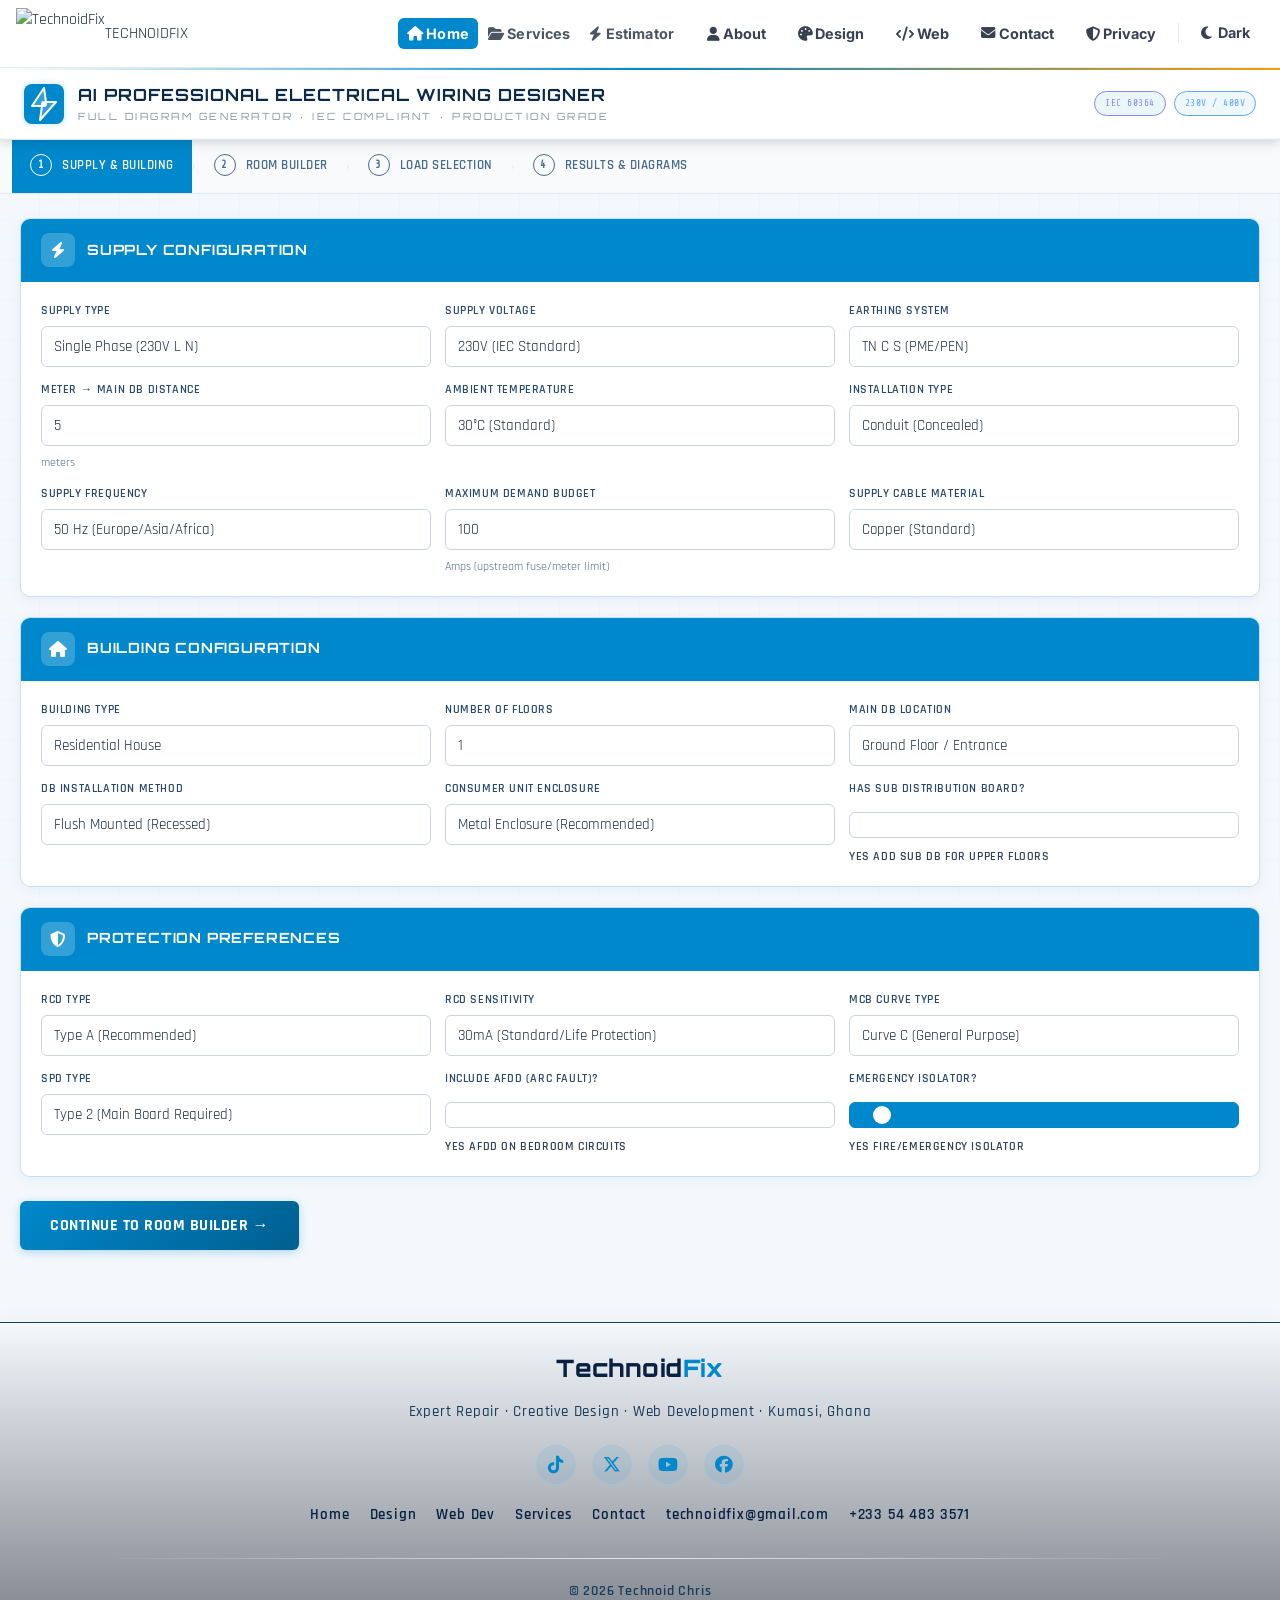
==== commit 0e2cf5b6: "chore: update contact email to technoidfix@gmail.com" ====
--- a/electrical-estimator/index.html
+++ b/electrical-estimator/index.html
@@ -52,11 +52,11 @@
   <!-- Site Navigation -->
   <header class="nav" role="banner">
     <a href="../index.html" class="nav-logo" aria-label="TechnoidFix home">
-      <img src="../assets/technoid.PNG" alt="TechnoidFix" class="brand-img">
+      <img src="../assets/technoid.PNG" alt="TechnoidFix" class="brand-img"><span class="brand-text">TECHNOIDFIX</span>
     </a>
     <div class="nav-inline">
       <a href="../index.html" data-page="home"><i class="fas fa-home"></i> Home</a>
-      <a href="../services.html" data-page="projects"><i class="fas fa-folder-open"></i> Services</a>
+      <a href="../services.html" data-page="services"><i class="fas fa-folder-open"></i> Services</a>
       <a href="index.html" data-page="estimator"><i class="fas fa-bolt"></i> Estimator</a>
     </div>
     <nav role="navigation" aria-label="Main navigation">
@@ -64,7 +64,7 @@
       <a href="../design.html" data-page="design"><i class="fas fa-palette nav-icon-mobile"></i> Design</a>
       <a href="../web.html" data-page="web"><i class="fas fa-code nav-icon-mobile"></i> Web</a>
       <a href="../contact.html" data-page="contact" class="nav-cta"><i class="fas fa-envelope nav-icon-mobile"></i> Contact</a>
-      <a href="../privacy.html" data-page="privacy" style="font-size:.78rem;"><i class="fas fa-shield-alt nav-icon-mobile"></i> Privacy</a>
+      <a href="../privacy.html" data-page="privacy"><i class="fas fa-shield-alt nav-icon-mobile"></i> Privacy</a>
       <hr class="nav-divider"><button class="theme-toggle" onclick="toggleTheme()" title="Toggle dark mode" aria-label="Toggle dark mode"><i class="fas fa-moon"></i></button>
     </nav>
     <button class="nav-hamburger" aria-label="Toggle menu" aria-expanded="false"><span></span><span></span><span></span></button>
@@ -399,7 +399,7 @@
         <a href="../web.html">Web Dev</a>
         <a href="../services.html">Services</a>
         <a href="../contact.html">Contact</a>
-        <a href="mailto:atoopase@gmail.com">atoopase@gmail.com</a>
+        <a href="mailto:technoidfix@gmail.com">technoidfix@gmail.com</a>
         <a href="tel:+233544833571">+233 54 483 3571</a>
       </div>
       <hr class="footer-divider" />
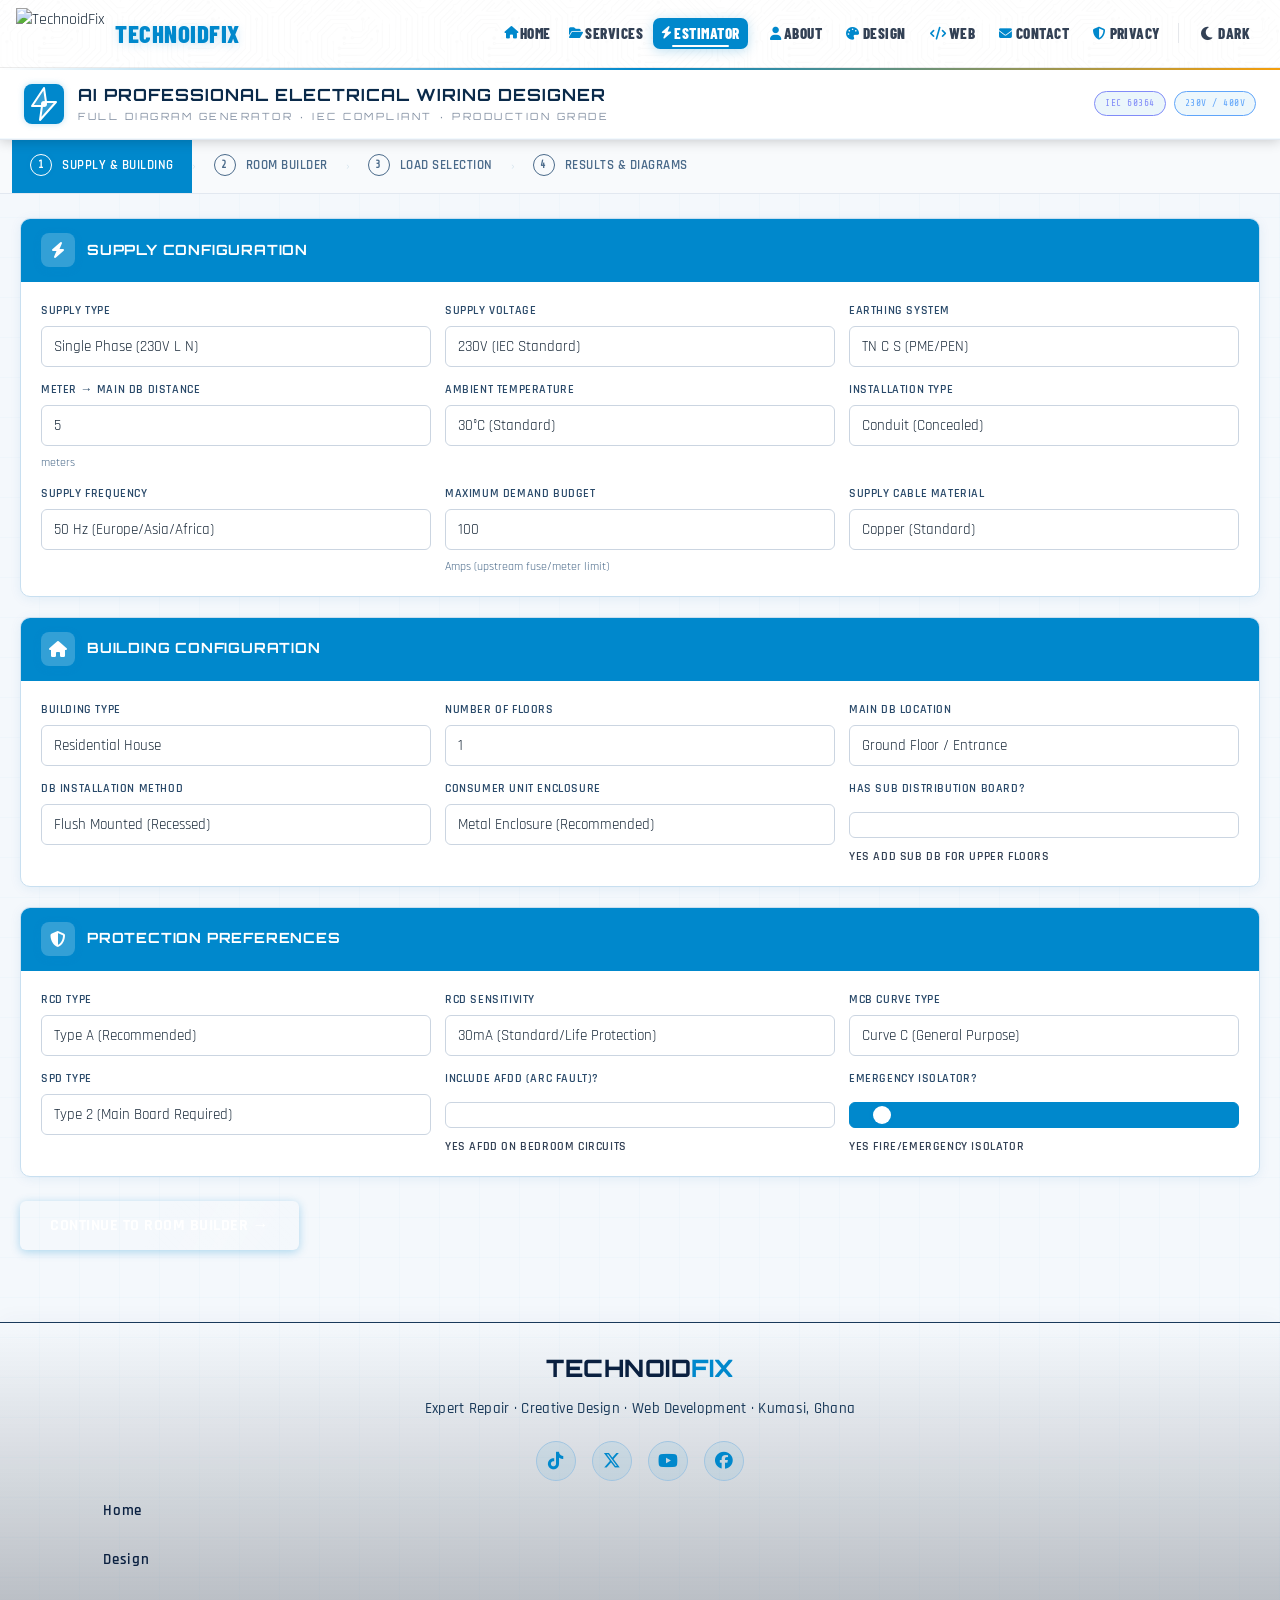
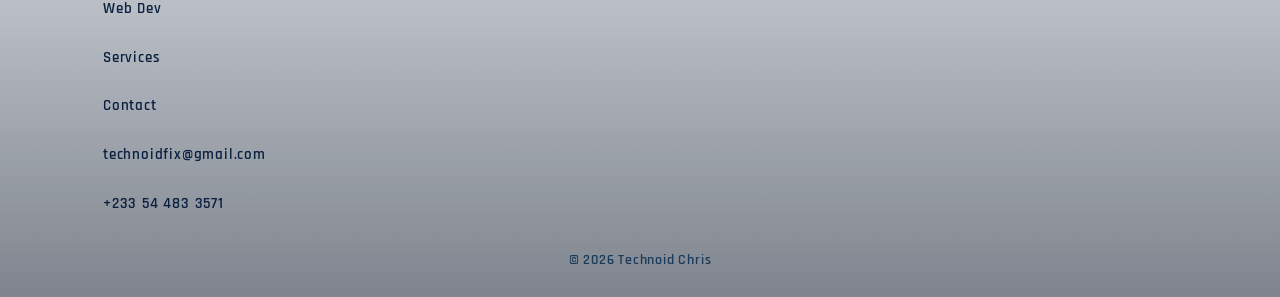
==== commit 934b0a2e: "feat: add premium micro-interactions and motion design system (motion.css + motion.js)" ====
--- a/electrical-estimator/index.html
+++ b/electrical-estimator/index.html
@@ -39,6 +39,7 @@
       }, 4000);
     });
   </script>
+  <link rel="stylesheet" href="../assets/css/motion.css" />
 </head>
 
 <body>
@@ -408,6 +409,7 @@
   </footer>
 
   <script src="app.js"></script>
+  <script defer src="../assets/js/motion.js"></script>
 </body>
 
 </html>
--- a/assets/css/styles.css
+++ b/assets/css/styles.css
@@ -1,7 +1,7 @@
 /* TECHNOID — Elite Portfolio Design System
    Palette: Indigo #0088CC | Black #0a0a0f | White #fafafa */
 
-@import url('https://fonts.googleapis.com/css2?family=Inter:wght@400;500;600;700&family=Exo+2:wght@400;600;700;800&family=Plus+Jakarta+Sans:wght@400;500;600;700;800&family=Space+Mono:wght@400;700&display=swap');
+@import url('https://fonts.googleapis.com/css2?family=Inter:wght@400;500;600;700&family=Barlow+Condensed:wght@500;600;700;800&family=Exo+2:wght@400;600;700;800&family=Plus+Jakarta+Sans:wght@400;500;600;700;800&family=Space+Mono:wght@400;700&display=swap');
 
 :root {
   --brand: #0088CC;
@@ -87,9 +87,13 @@
   position: sticky;
   top: 0;
   z-index: 100;
-  background: rgba(255,255,255,0.95);
-  backdrop-filter: blur(8px);
-  -webkit-backdrop-filter: blur(8px);
+  background-color: rgba(255,255,255,0.95);
+  background-image: linear-gradient(rgba(255,255,255,0.96), rgba(255,255,255,0.96)), url("../pcb_seamless.png");
+  background-size: auto, 300px;
+  background-position: center, center;
+  background-position: center center;
+  backdrop-filter: blur(12px);
+  -webkit-backdrop-filter: blur(12px);
   border-bottom: 1px solid rgba(0,0,0,.08);
   padding: 0 16px;
   height: 68px;
@@ -106,6 +110,24 @@
   text-decoration: none;
   flex-shrink: 0;
   margin-right: 4px;
+}
+
+.brand-text {
+  display: none;
+}
+
+@media (min-width: 768px) {
+  .brand-text {
+    display: inline-block;
+    font-family: 'Barlow Condensed', sans-serif;
+    font-size: 1.55rem;
+    font-weight: 800;
+    color: var(--brand);
+    margin-left: 10px;
+    letter-spacing: 0.5px;
+    text-transform: uppercase;
+    text-shadow: 0 2px 10px rgba(0, 136, 204, 0.2);
+  }
 }
 
 .brand {
@@ -137,47 +159,73 @@
 .nav-inline {
   display: flex;
   align-items: center;
-  gap: 1px;
+  gap: 2px;
   margin-left: auto;
-  margin-right: 4px;
+  margin-right: 6px;
   flex-shrink: 0;
 }
 
 .nav-inline a {
-  padding: 5px 9px;
-  border-radius: 6px;
-  font-family: 'Inter', sans-serif;
-  font-size: .9rem;
-  font-weight: 700;
-  letter-spacing: .01em;
-  color: #4b5563;
+  display: inline-flex;
+  align-items: center;
+  gap: 2px;
+  padding: 4px 8px;
+  border-radius: 7px;
+  font-family: 'Barlow Condensed', sans-serif;
+  font-size: .95rem;
+  font-weight: 800;
+  letter-spacing: .03em;
+  text-transform: uppercase;
+  color: #334155;
   text-decoration: none;
   white-space: nowrap;
-  transition: background .15s, color .15s;
+  transition: background .18s, color .18s, box-shadow .18s;
+}
+
+.nav-inline a i {
+  color: var(--brand);
+  font-size: .82em;
+  transition: color .18s;
 }
 
 .nav-inline a:hover {
   background: var(--brand);
   color: #fff;
+  box-shadow: 0 2px 12px rgba(0,136,204,.22);
+}
+
+.nav-inline a:hover i {
+  color: #fff;
 }
 
 .nav-inline a.active {
   background: var(--brand);
   color: #fff;
+  box-shadow: 0 2px 12px rgba(0,136,204,.25);
+}
+
+.nav-inline a.active i {
+  color: #fff;
 }
 
 [data-theme="dark"] .nav-inline a {
-  color: #9ca3af;
-}
-
-[data-theme="dark"] .nav-inline a:hover {
-  background: var(--brand);
-  color: #fff;
-}
-
+  color: #e2e8f0;
+}
+
+[data-theme="dark"] .nav-inline a i {
+  color: #38bdf8;
+}
+
+[data-theme="dark"] .nav-inline a:hover,
 [data-theme="dark"] .nav-inline a.active {
   background: var(--brand);
   color: #fff;
+  box-shadow: 0 2px 14px rgba(0,136,204,.35);
+}
+
+[data-theme="dark"] .nav-inline a:hover i,
+[data-theme="dark"] .nav-inline a.active i {
+  color: #fff;
 }
 
 /* Hamburger dropdown nav */
@@ -189,19 +237,56 @@
 }
 
 .nav nav a {
-  padding: 7px 14px;
+  display: flex;
+  align-items: center;
+  gap: 3px;
+  padding: 5px 10px;
   border-radius: 8px;
-  font-family: 'Inter', sans-serif;
-  font-size: .9rem;
-  font-weight: 700;
-  color: #374151;
-  transition: all .2s;
+  font-family: 'Barlow Condensed', sans-serif;
+  font-size: .95rem;
+  font-weight: 800;
+  letter-spacing: .03em;
+  text-transform: uppercase;
+  color: #334155;
+  transition: all .18s;
   text-decoration: none;
+}
+
+.nav nav a i {
+  color: var(--brand);
+  font-size: .85em;
+  transition: color .18s;
 }
 
 .nav nav a.active,
 .nav nav a:hover {
   background: var(--brand);
+  color: #fff;
+  box-shadow: 0 2px 10px rgba(0,136,204,.2);
+}
+
+.nav nav a.active i,
+.nav nav a:hover i {
+  color: #fff;
+}
+
+[data-theme="dark"] .nav nav a {
+  color: #e2e8f0;
+}
+
+[data-theme="dark"] .nav nav a i {
+  color: #38bdf8;
+}
+
+[data-theme="dark"] .nav nav a.active,
+[data-theme="dark"] .nav nav a:hover {
+  background: var(--brand);
+  color: #fff;
+  box-shadow: 0 2px 12px rgba(0,136,204,.3);
+}
+
+[data-theme="dark"] .nav nav a.active i,
+[data-theme="dark"] .nav nav a:hover i {
   color: #fff;
 }
 
@@ -212,10 +297,12 @@
   background: none !important;
   border: 0 !important;
   border-color: transparent !important;
-  font-family: 'Inter', sans-serif;
-  font-size: .9rem;
-  font-weight: 700;
-  color: #374151;
+  font-family: 'Barlow Condensed', sans-serif;
+  font-size: .95rem;
+  font-weight: 800;
+  letter-spacing: .03em;
+  text-transform: uppercase;
+  color: #334155;
   padding: 7px 14px;
   border-radius: 8px;
   cursor: pointer;
@@ -296,14 +383,8 @@
 .nav-cta {
   display: inline-flex;
   align-items: center;
-  gap: 4px;
   background: none;
-  color: #4b5563;
-  border: none;
-  border-radius: 6px;
-  font-size: .78rem;
-  font-weight: 600;
-  padding: 5px 9px;
+  color: #334155;
   transition: background .15s, color .15s;
   text-decoration: none;
   white-space: nowrap;
@@ -1241,67 +1322,331 @@
   color: var(--brand);
 }
 
-/* Footer */
+/* ═══════════════════════════════════════
+   PREMIUM FOOTER — Dark Glassmorphism
+   Inspired by Apple · Vercel · Linear
+═══════════════════════════════════════ */
 .footer {
-  background: #f8fafc;
-  color: var(--dark);
-  border-top: 1px solid var(--border);
-  padding: 36px 20px 24px;
+  position: relative;
+  background: #0a0a14;
+  color: #e2e8f0;
+  padding: 0;
   margin-top: 0;
+  text-align: left;
+  overflow: hidden;
+  /* Glowing top border */
+  border-top: 1px solid transparent;
+  background-clip: padding-box;
+}
+
+/* Glowing top border effect */
+.footer::before {
+  content: '';
+  position: absolute;
+  top: 0; left: 0; right: 0;
+  height: 1px;
+  background: linear-gradient(90deg, transparent 0%, #0088CC 30%, #00d4ff 50%, #0088CC 70%, transparent 100%);
+  opacity: 0.7;
+}
+
+/* Faint blueprint circuit texture */
+.footer::after {
+  content: '';
+  position: absolute;
+  inset: 0;
+  background-image: url("../pcb_seamless.png");
+  background-size: 280px;
+  opacity: 0.03;
+  pointer-events: none;
+}
+
+/* Ambient background glow */
+.footer-glow {
+  position: absolute;
+  width: 500px;
+  height: 300px;
+  background: radial-gradient(ellipse at center, rgba(0, 136, 204, 0.12) 0%, transparent 70%);
+  top: 0; left: 50%;
+  transform: translateX(-50%);
+  pointer-events: none;
+}
+
+.footer-inner {
+  position: relative;
+  z-index: 2;
+  max-width: 1100px;
+  margin: 0 auto;
+  padding: 64px 28px 0;
+}
+
+/* ─── 3-column grid ─── */
+.footer-grid {
+  display: grid;
+  grid-template-columns: 2fr 1fr 1.4fr;
+  gap: 48px;
+  padding-bottom: 48px;
+  border-bottom: 1px solid rgba(255,255,255,0.07);
+}
+
+@media (max-width: 860px) {
+  .footer-grid {
+    grid-template-columns: 1fr 1fr;
+    gap: 36px;
+  }
+  .footer-col-brand {
+    grid-column: 1 / -1;
+  }
+}
+
+@media (max-width: 540px) {
+  .footer-grid {
+    grid-template-columns: 1fr;
+    gap: 28px;
+  }
+  .footer-col-brand {
+    grid-column: auto;
+  }
+}
+
+/* Brand column */
+.footer-col-brand {}
+
+.footer-brand {
+  font-family: 'Barlow Condensed', sans-serif;
+  font-size: 1.7rem;
+  font-weight: 800;
+  letter-spacing: 0.02em;
+  color: var(--brand);
+  margin-bottom: 0;
+  text-transform: uppercase;
+}
+
+.footer-tagline {
+  font-size: 0.85rem;
+  color: rgba(255,255,255,0.42);
+  margin-bottom: 22px;
+  margin-top: 6px;
+  letter-spacing: 0.02em;
+  line-height: 1.5;
+}
+
+/* Social buttons */
+.footer-socials {
+  display: flex;
+  gap: 10px;
+  flex-wrap: wrap;
+}
+
+.footer-socials a {
+  width: 38px;
+  height: 38px;
+  border-radius: 10px;
+  border: 1px solid rgba(255,255,255,0.1);
+  background: rgba(255,255,255,0.05);
+  color: rgba(255,255,255,0.55);
+  display: flex;
+  align-items: center;
+  justify-content: center;
+  font-size: 0.9rem;
+  transition: all 0.25s ease;
+  text-decoration: none;
+  backdrop-filter: blur(4px);
+}
+
+.footer-socials a:hover {
+  background: var(--brand);
+  border-color: var(--brand);
+  color: #fff;
+  transform: translateY(-3px);
+  box-shadow: 0 6px 20px rgba(0, 136, 204, 0.35);
+}
+
+/* Promo / explore strip inside brand col */
+.footer-explore {
+  display: flex;
+  flex-wrap: wrap;
+  gap: 8px;
+  margin-top: 22px;
+}
+
+.footer-explore a {
+  font-size: 0.75rem;
+  padding: 5px 12px;
+  border-radius: 20px;
+  border: 1px solid rgba(255,255,255,0.1);
+  color: rgba(255,255,255,0.5);
+  text-decoration: none;
+  transition: all 0.2s;
+  background: rgba(255,255,255,0.03);
+  display: flex;
+  align-items: center;
+  gap: 5px;
+}
+
+.footer-explore a:hover {
+  border-color: var(--brand);
+  color: var(--brand);
+  background: rgba(0, 136, 204, 0.08);
+}
+
+/* Column titles */
+.footer-col-title {
+  font-family: 'Barlow Condensed', sans-serif;
+  font-size: 0.7rem;
+  font-weight: 700;
+  letter-spacing: 0.12em;
+  text-transform: uppercase;
+  color: var(--brand);
+  margin-bottom: 18px;
+}
+
+/* Divider line between title and links */
+.footer-col-title::after {
+  content: '';
+  display: block;
+  height: 1px;
+  background: rgba(0, 136, 204, 0.25);
+  margin-top: 10px;
+}
+
+/* Nav links */
+.footer-links {
+  display: flex;
+  flex-direction: column;
+  gap: 11px;
+  justify-content: flex-start;
+  flex-wrap: nowrap;
+  margin-bottom: 0;
+}
+
+.footer-links a {
+  color: rgba(255,255,255,0.5);
+  font-size: 0.875rem;
+  font-weight: 400;
+  transition: color 0.2s, padding-left 0.2s;
+  text-decoration: none;
+  display: inline-flex;
+  align-items: center;
+  gap: 6px;
+}
+
+.footer-links a::before {
+  content: '›';
+  opacity: 0;
+  transform: translateX(-4px);
+  transition: opacity 0.2s, transform 0.2s;
+  color: var(--brand);
+  font-size: 1rem;
+}
+
+.footer-links a:hover {
+  color: #f1f5f9;
+  padding-left: 4px;
+}
+
+.footer-links a:hover::before {
+  opacity: 1;
+  transform: translateX(0);
+}
+
+/* Contact column */
+.footer-contact-list {
+  display: flex;
+  flex-direction: column;
+  gap: 14px;
+}
+
+.footer-contact-item {
+  display: flex;
+  align-items: flex-start;
+  gap: 10px;
+  color: rgba(255,255,255,0.5);
+  font-size: 0.875rem;
+  line-height: 1.5;
+}
+
+.footer-contact-item i {
+  color: var(--brand);
+  width: 16px;
   text-align: center;
-}
-
-.footer-brand {
-  font-size: 1.4rem;
-  font-weight: 800;
-  margin-bottom: 6px;
-}
-
-.footer-tagline {
-  color: #4b5563;
-  font-size: .9rem;
-  margin-bottom: 28px;
-}
-
-.footer-links {
-  display: flex;
-  justify-content: center;
-  gap: 24px;
+  margin-top: 2px;
+  flex-shrink: 0;
+}
+
+.footer-contact-item a {
+  color: rgba(255,255,255,0.5);
+  text-decoration: none;
+  transition: color 0.2s;
+}
+
+.footer-contact-item a:hover {
+  color: var(--brand);
+}
+
+/* ─── Bottom bar ─── */
+.footer-bottom-bar {
+  position: relative;
+  z-index: 2;
+  max-width: 1100px;
+  margin: 0 auto;
+  padding: 18px 28px 28px;
+  display: flex;
+  align-items: center;
+  justify-content: space-between;
   flex-wrap: wrap;
-  margin-bottom: 28px;
-}
-
-.footer-links a {
-  color: #4b5563;
-  font-size: .9rem;
-  font-weight: 600;
-  transition: color .2s;
-}
-
-.footer-links a:hover {
-  color: var(--brand);
-}
-
-.footer-divider {
-  border: none;
-  border-top: 1px solid var(--border);
-  margin: 24px 0;
+  gap: 12px;
 }
 
 .footer-bottom {
-  font-size: .85rem;
-  color: #6b7280;
+  font-size: 0.8rem;
+  color: rgba(255,255,255,0.28);
+  margin: 0;
 }
 
 .footer-bottom a {
-  color: #4b5563;
-  font-weight: 600;
-  transition: color .2s;
+  color: rgba(255,255,255,0.42);
+  transition: color 0.2s;
+  font-weight: 500;
 }
 
 .footer-bottom a:hover {
   color: var(--brand);
 }
+
+.footer-status-badge {
+  display: inline-flex;
+  align-items: center;
+  gap: 6px;
+  font-size: 0.72rem;
+  color: rgba(255,255,255,0.35);
+  background: rgba(255,255,255,0.05);
+  border: 1px solid rgba(255,255,255,0.08);
+  border-radius: 20px;
+  padding: 3px 10px;
+}
+
+.footer-status-dot {
+  width: 6px;
+  height: 6px;
+  border-radius: 50%;
+  background: #22c55e;
+  box-shadow: 0 0 6px #22c55e;
+  animation: pulse-dot 2s infinite;
+}
+
+@keyframes pulse-dot {
+  0%, 100% { opacity: 1; }
+  50% { opacity: 0.4; }
+}
+
+/* Light mode overrides — keep footer always dark */
+:root:not([data-theme="dark"]) .footer {
+  background: #0a0a14;
+  color: #e2e8f0;
+}
+
+/* Legacy class support – hide old elements now inside the new structure */
+.footer-divider { display: none; }
 
 /* Toast */
 .toast {
@@ -1375,10 +1720,12 @@
     width: 100%;
     border-radius: 7px;
     padding: 7px 14px;
-    font-family: 'Inter', sans-serif;
-    font-size: .9rem;
-    font-weight: 700;
-    color: #111827;
+    font-family: 'Barlow Condensed', sans-serif;
+    font-size: .95rem;
+    font-weight: 800;
+    letter-spacing: .03em;
+    text-transform: uppercase;
+    color: #334155;
     display: flex;
     align-items: center;
     justify-content: flex-start;
@@ -1597,7 +1944,11 @@
 }
 
 [data-theme="dark"] .nav {
-  background: rgba(15, 15, 23, .92);
+  background-color: rgba(15, 15, 23, .92);
+  background-image: linear-gradient(rgba(15, 15, 23, 0.96), rgba(15, 15, 23, 0.96)), url("../pcb_seamless.png");
+  background-size: auto, 300px;
+  background-position: center, center;
+  background-position: center center;
   border-bottom-color: #1e1e2e;
 }
 
@@ -3818,6 +4169,38 @@
   -webkit-backdrop-filter: blur(8px);
 }
 
+/* Sticky image behavior (all screens) */
+.lb-inner {
+  padding-top: 0 !important;
+}
+.lb-img-wrap {
+  position: sticky;
+  top: 0;
+  margin-top: 60px;
+  z-index: 10;
+  box-shadow: 0 10px 30px rgba(0,0,0,.5);
+  transition: margin-top 0.3s ease, border-radius 0.3s ease;
+}
+.lb-img-wrap img {
+  transition: max-height 0.3s ease;
+}
+.lb-details {
+  position: relative;
+  z-index: 5;
+  min-height: calc(100vh - 60px);
+}
+.img-lightbox.lb-scrolled:not(.lb-force-expand) .lb-img-wrap {
+  margin-top: 0;
+  border-radius: 0;
+  cursor: pointer;
+}
+.img-lightbox.lb-scrolled:not(.lb-force-expand) .lb-img-wrap img {
+  max-height: 25vh;
+}
+.img-lightbox.lb-force-expand .lb-img-wrap {
+  cursor: zoom-out;
+}
+
 .lb-date {
   font-size: .75rem;
   color: rgba(255,255,255,.45);
@@ -3867,4 +4250,7 @@
   .lb-img-wrap img {
     max-height: 60vh;
   }
-}
+  .img-lightbox.lb-scrolled:not(.lb-force-expand) .lb-img-wrap img {
+    max-height: 35vh;
+  }
+}
--- a/assets/css/motion.css
+++ b/assets/css/motion.css
@@ -0,0 +1,526 @@
+/* ═══════════════════════════════════════════════════════════════
+   TECHNOID — Motion & Micro-Interaction Design System
+   motion.css  |  Does NOT override layout or colour, only motion
+   ═══════════════════════════════════════════════════════════════ */
+
+/* ── 0. Respect reduced-motion preference ────────────────────── */
+@media (prefers-reduced-motion: reduce) {
+  *, *::before, *::after {
+    animation-duration: .001ms !important;
+    animation-iteration-count: 1 !important;
+    transition-duration: .001ms !important;
+  }
+}
+
+/* ── 1. Global easing tokens ─────────────────────────────────── */
+:root {
+  --ease-out-expo  : cubic-bezier(0.19, 1, 0.22, 1);
+  --ease-out-back  : cubic-bezier(0.34, 1.56, 0.64, 1);
+  --ease-in-out    : cubic-bezier(0.65, 0, 0.35, 1);
+  --ease-spring    : cubic-bezier(0.175, 0.885, 0.32, 1.275);
+  --dur-fast       : 160ms;
+  --dur-base       : 280ms;
+  --dur-slow       : 500ms;
+}
+
+/* ── 2. Page entrance — fade + lift ─────────────────────────── */
+@keyframes tfPageIn {
+  from { opacity: 0; transform: translateY(10px); }
+  to   { opacity: 1; transform: translateY(0); }
+}
+body {
+  animation: tfPageIn var(--dur-slow) var(--ease-out-expo) both;
+}
+
+/* ── 3. Scroll-reveal — elements animate in when visible ─────── */
+/*  JS in motion.js adds .tf-reveal to elements, then .is-visible  */
+.tf-reveal {
+  opacity: 0;
+  transform: translateY(28px);
+  transition: opacity var(--dur-slow) var(--ease-out-expo),
+              transform var(--dur-slow) var(--ease-out-expo);
+}
+.tf-reveal.is-visible {
+  opacity: 1;
+  transform: none;
+}
+/* Staggered children delay */
+.tf-reveal-stagger > * {
+  opacity: 0;
+  transform: translateY(22px);
+  transition: opacity var(--dur-slow) var(--ease-out-expo),
+              transform var(--dur-slow) var(--ease-out-expo);
+}
+.tf-reveal-stagger.is-visible > *:nth-child(1)  { opacity:1; transform:none; transition-delay:  0ms; }
+.tf-reveal-stagger.is-visible > *:nth-child(2)  { opacity:1; transform:none; transition-delay: 80ms; }
+.tf-reveal-stagger.is-visible > *:nth-child(3)  { opacity:1; transform:none; transition-delay:160ms; }
+.tf-reveal-stagger.is-visible > *:nth-child(4)  { opacity:1; transform:none; transition-delay:240ms; }
+.tf-reveal-stagger.is-visible > *:nth-child(5)  { opacity:1; transform:none; transition-delay:320ms; }
+.tf-reveal-stagger.is-visible > *:nth-child(6)  { opacity:1; transform:none; transition-delay:400ms; }
+.tf-reveal-stagger.is-visible > *:nth-child(n+7){ opacity:1; transform:none; transition-delay:480ms; }
+
+/* ── 4. Navigation ───────────────────────────────────────────── */
+/* Smooth underline slide on nav links */
+.nav-inline a,
+.nav nav a {
+  position: relative;
+}
+.nav-inline a::after,
+.nav nav a::after {
+  content: '';
+  position: absolute;
+  bottom: 2px; left: 50%;
+  width: 0; height: 2px;
+  background: #fff;
+  border-radius: 2px;
+  transition: width var(--dur-fast) var(--ease-out-expo),
+              left   var(--dur-fast) var(--ease-out-expo);
+}
+.nav-inline a:hover::after,
+.nav nav a:hover::after {
+  width: 60%;
+  left: 20%;
+}
+.nav-inline a.active::after,
+.nav nav a.active::after {
+  width: 60%;
+  left: 20%;
+}
+
+/* Logo subtle float */
+@keyframes tfLogoFloat {
+  0%, 100% { transform: translateY(0); }
+  50%       { transform: translateY(-3px); }
+}
+.nav-logo:hover .brand-img {
+  animation: tfLogoFloat 1.8s var(--ease-in-out) infinite;
+}
+.nav-logo {
+  transition: opacity var(--dur-fast);
+}
+.nav-logo:active { opacity: 0.7; }
+
+/* Hamburger bar morph (existing span anim, just smoothed) */
+.nav-hamburger span {
+  transition: transform 260ms var(--ease-out-back),
+              opacity   180ms ease,
+              background 160ms ease !important;
+}
+
+/* Theme toggle icon spin on click — class added by JS */
+.theme-toggle.tf-spin i {
+  animation: tfSpin 360ms var(--ease-out-expo);
+}
+@keyframes tfSpin {
+  from { transform: rotate(0deg); }
+  to   { transform: rotate(360deg); }
+}
+
+/* ── 5. Buttons — press feedback + glow ─────────────────────── */
+.btn {
+  transition: transform  var(--dur-fast) var(--ease-out-back),
+              box-shadow var(--dur-fast) ease,
+              filter     var(--dur-fast) ease,
+              background var(--dur-base) ease !important;
+  will-change: transform;
+}
+.btn:hover {
+  transform: translateY(-2px) scale(1.02) !important;
+  box-shadow: 0 6px 20px rgba(0, 136, 204, .28) !important;
+}
+.btn:active {
+  transform: translateY(1px) scale(0.97) !important;
+  box-shadow: 0 2px 6px rgba(0, 136, 204, .18) !important;
+  transition-duration: 80ms !important;
+}
+
+/* Ripple on click — injected by JS */
+.btn {
+  overflow: hidden;
+}
+.tf-ripple {
+  position: absolute;
+  border-radius: 50%;
+  transform: scale(0);
+  background: rgba(255, 255, 255, 0.35);
+  animation: tfRippleAnim 550ms linear;
+  pointer-events: none;
+}
+@keyframes tfRippleAnim {
+  to { transform: scale(4); opacity: 0; }
+}
+
+/* btn-light specific hover */
+.btn-light:hover {
+  transform: translateY(-2px) scale(1.02) !important;
+  box-shadow: 0 4px 14px rgba(0,0,0,.08) !important;
+}
+
+/* ── 6. Cards — lift + border-glow ──────────────────────────── */
+.card,
+.testi-card,
+.case-study {
+  transition: transform  var(--dur-base) var(--ease-out-expo),
+              box-shadow var(--dur-base) var(--ease-out-expo),
+              border-color var(--dur-base) ease !important;
+  will-change: transform;
+}
+.card:hover {
+  transform: translateY(-6px) !important;
+  box-shadow: 0 16px 40px rgba(0,136,204,.13) !important;
+  border-color: rgba(0,136,204,.3) !important;
+}
+.testi-card:hover {
+  transform: translateY(-5px) !important;
+  box-shadow: 0 12px 32px rgba(0,0,0,.10) !important;
+}
+
+/* Card icon bounce on card hover */
+.card:hover .card-icon,
+.card:hover .card-icon i {
+  animation: tfIconBounce 500ms var(--ease-out-back);
+}
+@keyframes tfIconBounce {
+  0%   { transform: scale(1); }
+  40%  { transform: scale(1.22) rotate(-6deg); }
+  70%  { transform: scale(0.95) rotate(3deg); }
+  100% { transform: scale(1) rotate(0deg); }
+}
+
+/* ── 7. Footer social icons ──────────────────────────────────── */
+.footer-socials a {
+  transition: transform  var(--dur-fast) var(--ease-out-back),
+              box-shadow var(--dur-fast) ease,
+              background var(--dur-fast) ease !important;
+}
+.footer-socials a:hover {
+  transform: translateY(-4px) scale(1.15) !important;
+  box-shadow: 0 8px 20px rgba(0,136,204,.25) !important;
+}
+.footer-socials a:active {
+  transform: scale(0.9) !important;
+  transition-duration: 80ms !important;
+}
+
+/* Footer links slide-right */
+.footer-links a,
+.footer-explore a,
+.footer-contact-item a {
+  transition: color       var(--dur-fast) ease,
+              transform   var(--dur-fast) var(--ease-out-expo),
+              padding-left var(--dur-fast) var(--ease-out-expo) !important;
+}
+.footer-links a:hover,
+.footer-explore a:hover {
+  padding-left: 6px !important;
+}
+
+/* Footer status dot pulse */
+.footer-status-dot {
+  animation: tfPulse 2.4s ease infinite;
+}
+@keyframes tfPulse {
+  0%, 100% { box-shadow: 0 0 0 0 rgba(34,197,94,.6); }
+  50%       { box-shadow: 0 0 0 6px rgba(34,197,94,0); }
+}
+
+/* ── 8. Project / post cards in services.html ───────────────── */
+/* Media inside post cards */
+.card img,
+.card video {
+  transition: transform var(--dur-slow) var(--ease-out-expo) !important;
+}
+.card:hover img,
+.card:hover video {
+  transform: scale(1.04) !important;
+}
+
+/* "More" / action buttons on post cards */
+.card .btn,
+.card button {
+  transition: opacity     var(--dur-fast) ease,
+              transform   var(--dur-fast) var(--ease-out-back) !important;
+}
+.card:hover .btn,
+.card:hover button {
+  opacity: 1;
+}
+
+/* Like / comment icon buttons */
+[class*="action-btn"],
+button[onclick*="like"],
+button[onclick*="comment"],
+button[onclick*="share"] {
+  transition: transform  var(--dur-fast) var(--ease-out-back),
+              color      var(--dur-fast) ease !important;
+}
+[class*="action-btn"]:hover,
+button[onclick*="like"]:hover,
+button[onclick*="comment"]:hover,
+button[onclick*="share"]:hover {
+  transform: scale(1.18) !important;
+}
+[class*="action-btn"]:active,
+button[onclick*="like"]:active {
+  transform: scale(0.88) !important;
+  transition-duration: 60ms !important;
+}
+
+/* ── 9. Modals — scale + fade ────────────────────────────────── */
+@keyframes tfModalIn {
+  from { opacity: 0; transform: scale(0.92) translateY(14px); }
+  to   { opacity: 1; transform: scale(1) translateY(0); }
+}
+@keyframes tfOverlayIn {
+  from { opacity: 0; }
+  to   { opacity: 1; }
+}
+.modal-overlay.open,
+.modal-overlay[style*="flex"],
+.modal-overlay[style*="block"] {
+  animation: tfOverlayIn var(--dur-base) ease both;
+}
+.modal-box,
+#post-reader .reader-inner,
+#reader-lightbox > div,
+#cv-modal .cv-modal-content,
+#settings-panel {
+  animation: tfModalIn var(--dur-base) var(--ease-out-back) both;
+}
+
+/* ── 10. Toast notification ──────────────────────────────────── */
+@keyframes tfToastIn {
+  from { opacity: 0; transform: translateY(20px) scale(0.95); }
+  to   { opacity: 1; transform: translateY(0) scale(1); }
+}
+@keyframes tfToastOut {
+  from { opacity: 1; transform: translateY(0) scale(1); }
+  to   { opacity: 0; transform: translateY(10px) scale(0.95); }
+}
+.toast.show {
+  animation: tfToastIn var(--dur-base) var(--ease-out-back) both;
+}
+.toast:not(.show) {
+  animation: tfToastOut var(--dur-fast) ease forwards;
+}
+
+/* ── 11. Loading spinner ─────────────────────────────────────── */
+@keyframes tfSpinSm {
+  to { transform: rotate(360deg); }
+}
+.spinner {
+  animation: tfSpinSm 800ms linear infinite !important;
+}
+
+/* ── 12. Tab / pill bar ──────────────────────────────────────── */
+/* Tab slide-in indicator */
+.tab-btn,
+[class*="tab-"],
+[id*="-tab"] {
+  transition: color       var(--dur-fast) ease,
+              background  var(--dur-fast) ease,
+              border-color var(--dur-fast) ease,
+              transform   var(--dur-fast) var(--ease-out-back) !important;
+}
+.tab-btn:hover,
+[class*="tab-"]:hover {
+  transform: translateY(-1px) !important;
+}
+.tab-btn:active {
+  transform: scale(0.96) !important;
+}
+
+/* Pill / sub-category bar */
+.pill-btn,
+[class*="pill-"],
+[class*="sub-cat"] {
+  transition: all var(--dur-fast) var(--ease-out-back) !important;
+}
+.pill-btn:hover {
+  transform: scale(1.06) !important;
+}
+
+/* ── 13. Input focus glow ────────────────────────────────────── */
+input, textarea, select {
+  transition: border-color var(--dur-fast) ease,
+              box-shadow   var(--dur-fast) ease !important;
+}
+input:focus,
+textarea:focus,
+select:focus {
+  box-shadow: 0 0 0 3px rgba(0,136,204,.18) !important;
+  border-color: var(--brand) !important;
+  outline: none !important;
+}
+
+/* ── 14. Skill tags — pop on hover ───────────────────────────── */
+.skill-tag {
+  transition: transform   var(--dur-fast) var(--ease-out-back),
+              box-shadow  var(--dur-fast) ease,
+              background  var(--dur-fast) ease !important;
+  cursor: default;
+}
+.skill-tag:hover {
+  transform: translateY(-2px) scale(1.06) !important;
+  box-shadow: 0 4px 12px rgba(0,136,204,.18) !important;
+}
+
+/* ── 15. Hero section entrance ───────────────────────────────── */
+@keyframes tfHeroText {
+  from { opacity: 0; transform: translateX(-18px); }
+  to   { opacity: 1; transform: none; }
+}
+@keyframes tfHeroImg {
+  from { opacity: 0; transform: translateX(18px) scale(0.97); }
+  to   { opacity: 1; transform: none; }
+}
+.hero-text {
+  animation: tfHeroText 700ms var(--ease-out-expo) 120ms both;
+}
+.hero-img {
+  animation: tfHeroImg 700ms var(--ease-out-expo) 200ms both;
+}
+
+/* ── 16. Section headings — letter-spacing settle ────────────── */
+.section-header h2,
+.hero h1 {
+  transition: letter-spacing var(--dur-slow) ease;
+}
+
+/* ── 17. Stats — count-up shimmer placeholder ────────────────── */
+.stat-num {
+  transition: color var(--dur-base) ease;
+}
+.stat-num.tf-counting {
+  color: var(--accent);
+}
+
+/* ── 18. Footer brand hover flare ────────────────────────────── */
+.footer-brand {
+  transition: letter-spacing var(--dur-base) ease;
+}
+.footer-brand:hover {
+  letter-spacing: .04em;
+}
+
+/* ── 19. Nav-logo brand-text shimmer ─────────────────────────── */
+@keyframes tfBrandShimmer {
+  0%, 100% { text-shadow: 0 2px 10px rgba(0,136,204,.2); }
+  50%       { text-shadow: 0 2px 22px rgba(0,136,204,.5); }
+}
+.brand-text {
+  animation: tfBrandShimmer 3.5s ease infinite;
+}
+
+/* ── 20. Post-reader transitions ─────────────────────────────── */
+#post-reader {
+  transition: opacity var(--dur-base) ease !important;
+}
+#post-reader.open {
+  animation: tfOverlayIn var(--dur-base) ease both;
+}
+#pr-img-wrap {
+  transition: height 350ms var(--ease-out-expo) !important;
+}
+#pr-img {
+  transition: transform var(--dur-slow) var(--ease-out-expo) !important;
+}
+#pr-controls-bar {
+  transition: opacity var(--dur-base) ease,
+              transform var(--dur-base) var(--ease-out-back) !important;
+}
+
+/* ── 21. Image lightbox zoom ─────────────────────────────────── */
+#reader-lightbox {
+  animation: tfOverlayIn var(--dur-fast) ease both;
+}
+#reader-lightbox img {
+  animation: tfModalIn var(--dur-base) var(--ease-out-back) both;
+}
+
+/* ── 22. Social links in page body ───────────────────────────── */
+.social-links a {
+  transition: transform  var(--dur-fast) var(--ease-out-back),
+              box-shadow var(--dur-fast) ease,
+              color      var(--dur-fast) ease !important;
+}
+.social-links a:hover {
+  transform: translateY(-3px) scale(1.12) !important;
+}
+.social-links a:active {
+  transform: scale(0.9) !important;
+  transition-duration: 60ms !important;
+}
+
+/* ── 23. Progress / upload bar ───────────────────────────────── */
+[class*="prog-bar"],
+#prog-bar,
+.progress-bar {
+  transition: width 400ms var(--ease-out-expo) !important;
+}
+
+/* ── 24. Page-leave fade (applied by JS on anchor click) ──────── */
+body.tf-leaving {
+  animation: tfPageOut var(--dur-base) var(--ease-in-out) forwards;
+}
+@keyframes tfPageOut {
+  to { opacity: 0; transform: translateY(-8px); }
+}
+
+/* ── 25. Keyboard focus ring (Tab navigation) ────────────────── */
+body:not(.tf-using-keyboard) *:focus {
+  outline: none !important;
+}
+body.tf-using-keyboard *:focus {
+  outline: 3px solid rgba(0, 136, 204, 0.6) !important;
+  outline-offset: 3px !important;
+  border-radius: 4px !important;
+}
+
+/* ── 26. Skeleton shimmer for loading cards ──────────────────── */
+@keyframes tfSkeleton {
+  0%   { background-position: -400px 0; }
+  100% { background-position:  400px 0; }
+}
+.tf-skeleton {
+  background: linear-gradient(90deg, #f0f0f0 25%, #e0e0e0 50%, #f0f0f0 75%);
+  background-size: 800px 100%;
+  animation: tfSkeleton 1.4s ease infinite;
+  border-radius: 8px;
+}
+[data-theme="dark"] .tf-skeleton {
+  background: linear-gradient(90deg, #1e1e2a 25%, #252535 50%, #1e1e2a 75%);
+  background-size: 800px 100%;
+}
+
+/* ── 27. Hover shimmer on primary buttons ────────────────────── */
+.btn:not(.btn-light):not(.btn-outline) {
+  background-image: linear-gradient(
+    120deg, transparent 0%, transparent 40%,
+    rgba(255,255,255,.18) 50%, transparent 60%, transparent 100%
+  );
+  background-size: 250% 100%;
+  background-position: 200% center;
+  transition: background-position 600ms var(--ease-out-expo),
+              transform var(--dur-fast) var(--ease-out-back),
+              box-shadow var(--dur-fast) ease !important;
+}
+.btn:not(.btn-light):not(.btn-outline):hover {
+  background-position: -50% center;
+}
+
+/* ── 28. Scroll-to-top smooth reveal ─────────────────────────── */
+.wa-float {
+  transition: transform  var(--dur-fast) var(--ease-out-back),
+              box-shadow var(--dur-fast) ease,
+              opacity    var(--dur-base) ease !important;
+}
+.wa-float:hover {
+  transform: translateY(-4px) scale(1.08) !important;
+  box-shadow: 0 12px 32px rgba(37,211,102,.35) !important;
+}
+.wa-float:active {
+  transform: scale(0.94) !important;
+  transition-duration: 80ms !important;
+}
+
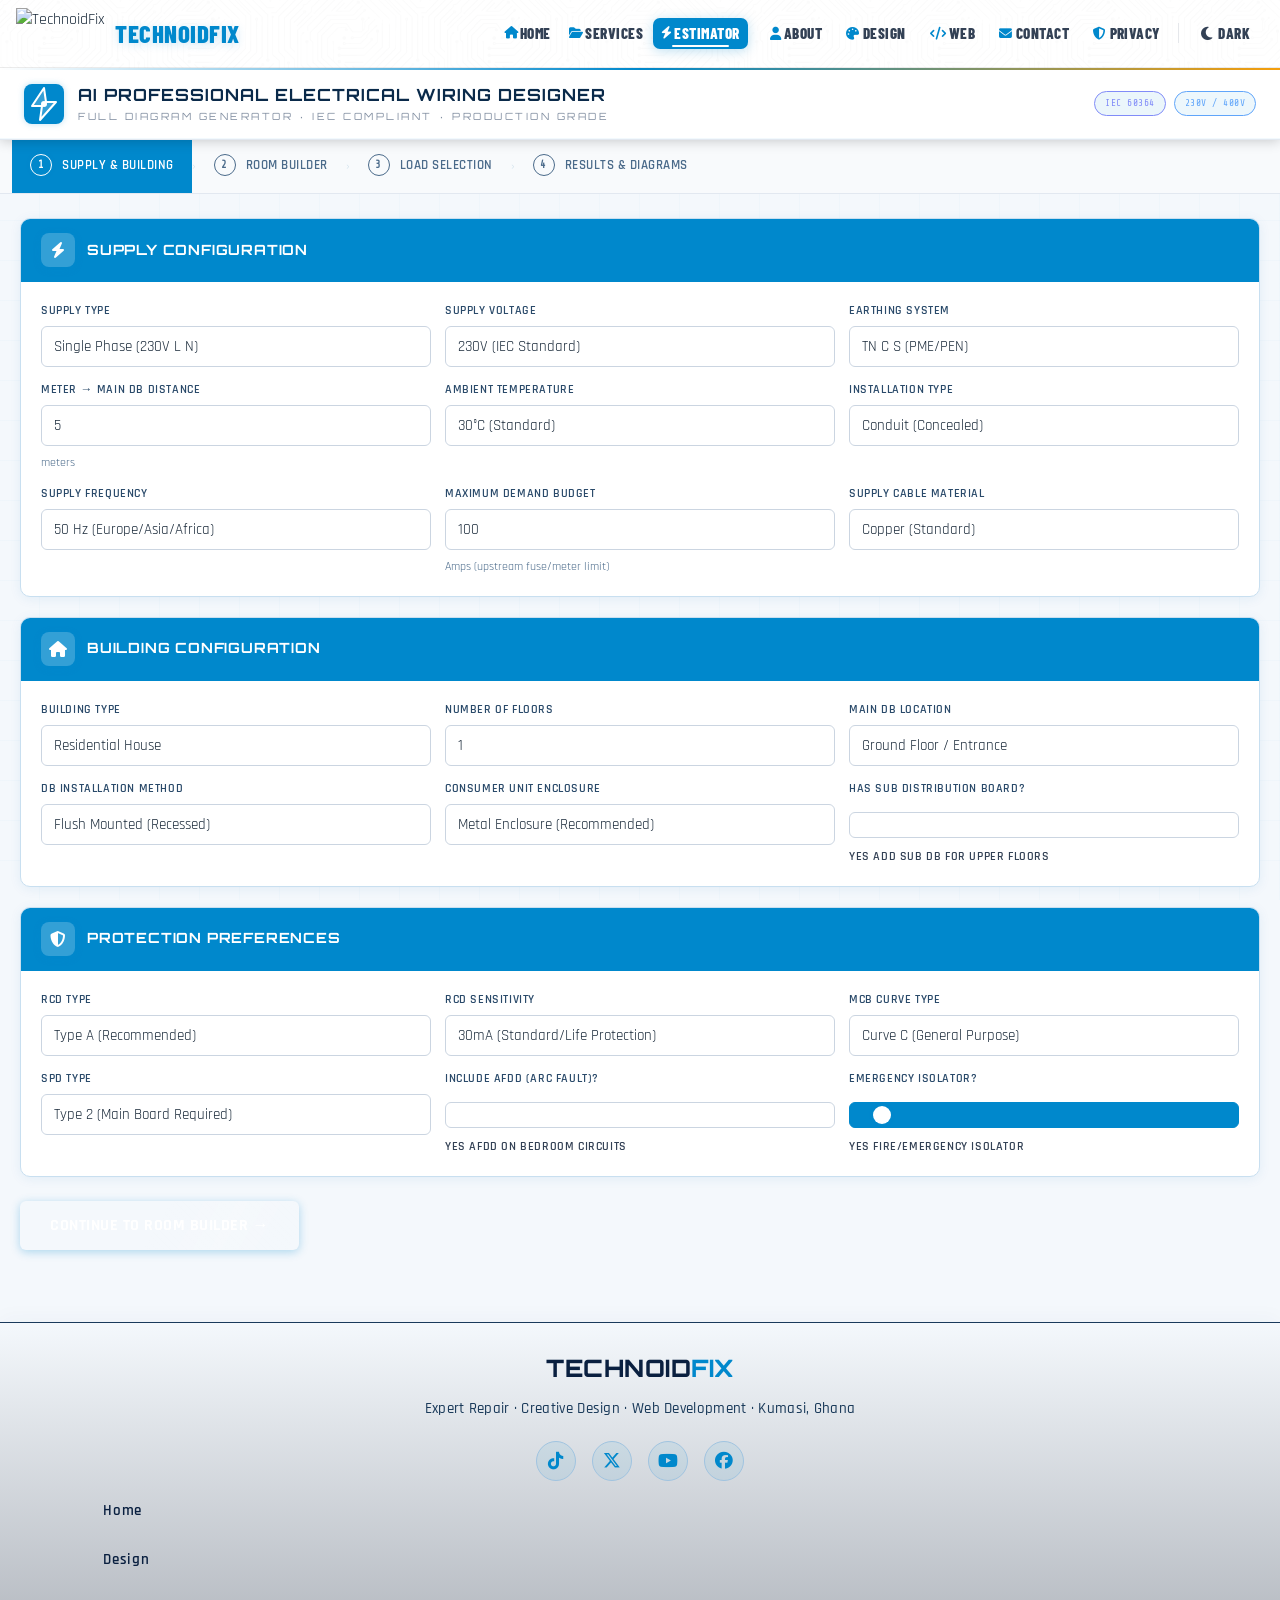
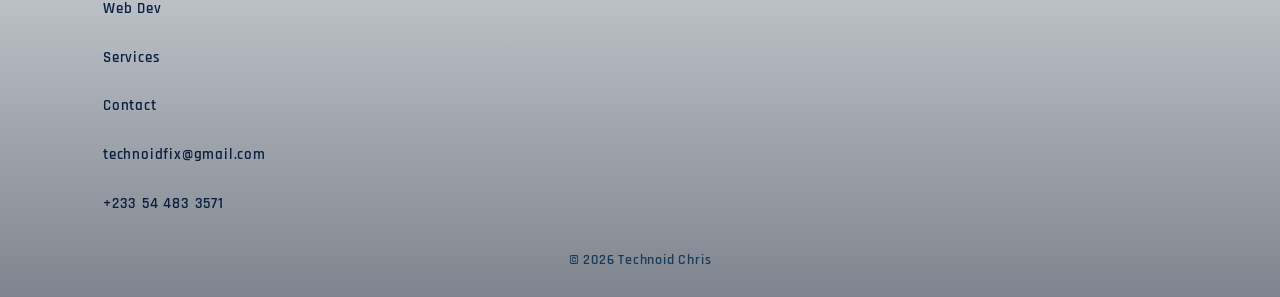
==== commit 3cbed9c4: "fix: loader v4 — plain HTML injection (no race), bump SW cache to v3 for stale cache bust" ====
--- a/electrical-estimator/index.html
+++ b/electrical-estimator/index.html
@@ -43,6 +43,39 @@
 </head>
 
 <body>
+  <!-- Page Transition Loader -->
+  <div id="tf-nav-loader" style="position:fixed;inset:0;z-index:9999999;background:#f8fafc;display:flex;align-items:center;justify-content:center;opacity:1;visibility:visible;transition:opacity .6s ease,visibility .6s ease;">
+    <div style="position:relative;width:140px;height:140px;display:flex;align-items:center;justify-content:center;">
+      <div style="position:absolute;top:50%;left:50%;width:100px;height:100px;margin:-50px 0 0 -50px;border-radius:50%;border:3px solid transparent;border-top-color:#0088CC;border-bottom-color:rgba(0,136,204,.15);animation:tfOS 1.4s linear infinite;"></div>
+      <div style="position:absolute;top:50%;left:50%;width:126px;height:126px;margin:-63px 0 0 -63px;border-radius:50%;border:3px solid transparent;border-right-color:#F59E0B;border-left-color:rgba(245,158,11,.12);animation:tfOR 2.0s linear infinite;"></div>
+      <img src="../assets/icon-192.png" alt="" style="width:58px;height:58px;object-fit:contain;position:relative;z-index:2;animation:tfLP 1.6s cubic-bezier(.65,0,.35,1) infinite alternate;" />
+    </div>
+  </div>
+  <style>
+    @keyframes tfOS{to{transform:rotate(360deg)}}
+    @keyframes tfOR{to{transform:rotate(-360deg)}}
+    @keyframes tfLP{0%{transform:scale(.86);filter:drop-shadow(0 0 0 rgba(0,136,204,0))}100%{transform:scale(1.12);filter:drop-shadow(0 0 16px rgba(0,136,204,.5))}}
+  </style>
+  <script>
+    /* Fix dark mode bg + hide loader after page loads */
+    (function(){
+      var l=document.getElementById('tf-nav-loader');
+      if(l && localStorage.getItem('technoid-theme')==='dark') l.style.background='#0a0a0f';
+      var shown=Date.now(), MIN=700, done=false;
+      function hide(){
+        if(done)return; done=true;
+        var wait=Math.max(0,MIN-(Date.now()-shown));
+        setTimeout(function(){
+          var el=document.getElementById('tf-nav-loader');
+          if(el){el.style.opacity='0';el.style.visibility='hidden';setTimeout(function(){if(el.parentNode)el.parentNode.removeChild(el);},650);}
+        },wait);
+      }
+      if(document.readyState==='complete'){hide();}
+      else{document.addEventListener('DOMContentLoaded',hide);window.addEventListener('load',hide);}
+      setTimeout(hide,6000);
+    })();
+  </script>
+  
 
   <!-- Loading overlay -->
   <div id="loading-overlay">
--- a/assets/css/styles.css
+++ b/assets/css/styles.css
@@ -4254,3 +4254,73 @@
     max-height: 35vh;
   }
 }
+
+/* ═══════════════════════════════════════════════
+   PAGE-TRANSITION LOADER (corner orbit + logo)
+   Only visible during slow navigation between pages
+═══════════════════════════════════════════════ */
+#tf-nav-loader {
+  position: fixed;
+  inset: 0;
+  z-index: 9999999;
+  background: var(--white, #f8fafc);
+  display: flex;
+  align-items: center;
+  justify-content: center;
+  opacity: 0;
+  visibility: hidden;
+  transition: opacity 0.35s ease, visibility 0.35s ease;
+  pointer-events: none;
+}
+[data-theme="dark"] #tf-nav-loader {
+  background: var(--dark, #0a0a0f);
+}
+#tf-nav-loader.tf-nav-loading {
+  opacity: 1;
+  visibility: visible;
+  pointer-events: all;
+}
+#tf-nav-loader .tf-loader-inner {
+  position: relative;
+  width: 130px;
+  height: 130px;
+  display: flex;
+  align-items: center;
+  justify-content: center;
+}
+#tf-nav-loader .tf-loader-logo {
+  width: 54px;
+  height: 54px;
+  object-fit: contain;
+  position: relative;
+  z-index: 2;
+  animation: tfLogoPump 1.6s cubic-bezier(0.65,0,0.35,1) infinite alternate;
+}
+#tf-nav-loader .tf-loader-orbit-1,
+#tf-nav-loader .tf-loader-orbit-2 {
+  position: absolute;
+  top: 50%; left: 50%;
+  border-radius: 50%;
+  border: 2.5px solid transparent;
+}
+#tf-nav-loader .tf-loader-orbit-1 {
+  width: 96px; height: 96px;
+  margin-top: -48px; margin-left: -48px;
+  border-top-color: #0088CC;
+  border-bottom-color: rgba(0,136,204,0.15);
+  animation: tfOrbitSpin 1.5s linear infinite;
+}
+#tf-nav-loader .tf-loader-orbit-2 {
+  width: 120px; height: 120px;
+  margin-top: -60px; margin-left: -60px;
+  border-right-color: #F59E0B;
+  border-left-color: rgba(245,158,11,0.12);
+  animation: tfOrbitSpinReverse 2.2s linear infinite;
+}
+@keyframes tfLogoPump {
+  0%   { transform: scale(0.88); filter: drop-shadow(0 0 0 rgba(0,136,204,0)); }
+  100% { transform: scale(1.1);  filter: drop-shadow(0 0 14px rgba(0,136,204,0.45)); }
+}
+@keyframes tfOrbitSpin        { to { transform: rotate(360deg);  } }
+@keyframes tfOrbitSpinReverse { to { transform: rotate(-360deg); } }
+
--- a/assets/css/motion.css
+++ b/assets/css/motion.css
@@ -23,14 +23,9 @@
   --dur-slow       : 500ms;
 }
 
-/* ── 2. Page entrance — fade + lift ─────────────────────────── */
-@keyframes tfPageIn {
-  from { opacity: 0; transform: translateY(10px); }
-  to   { opacity: 1; transform: translateY(0); }
-}
-body {
-  animation: tfPageIn var(--dur-slow) var(--ease-out-expo) both;
-}
+/* ── 2. Page entrance handled by loader — no body fade needed ─── */
+/* body fade removed: it made the #tf-nav-loader invisible (opacity inherited) */
+
 
 /* ── 3. Scroll-reveal — elements animate in when visible ─────── */
 /*  JS in motion.js adds .tf-reveal to elements, then .is-visible  */
